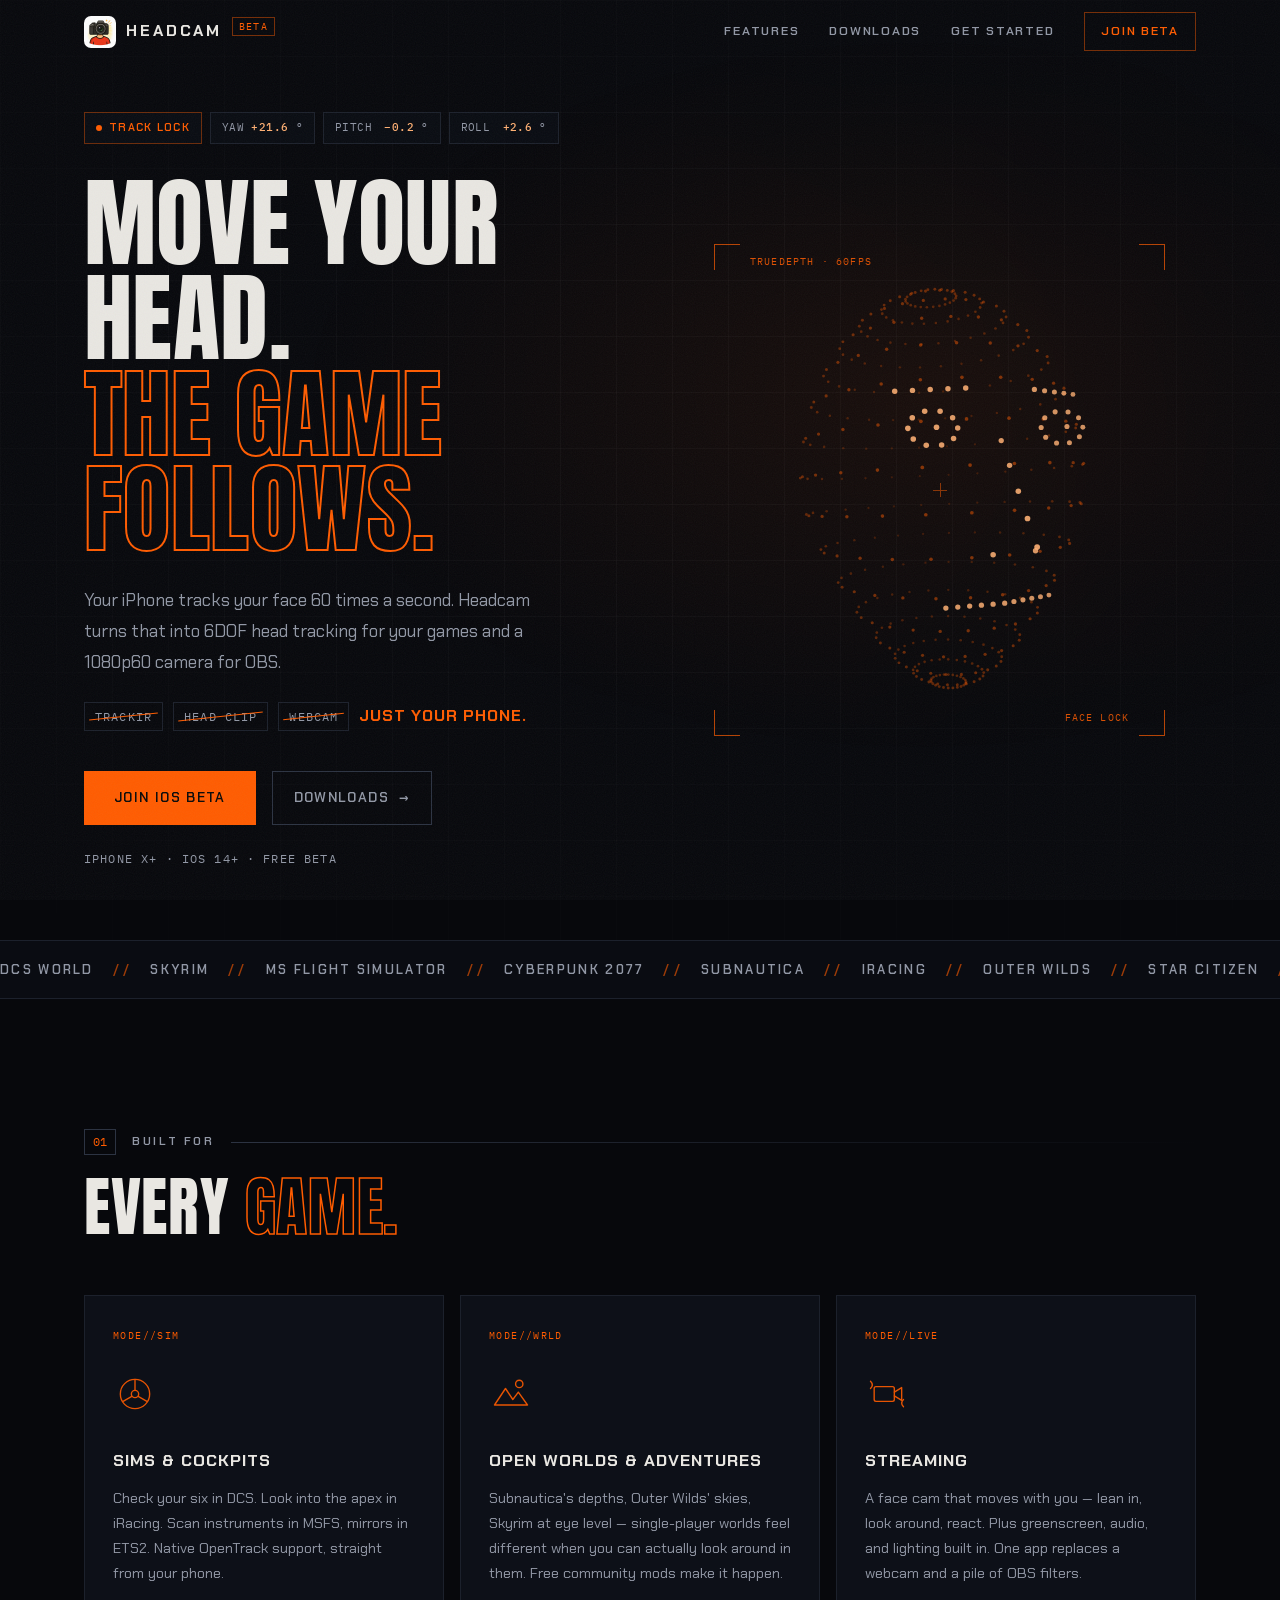
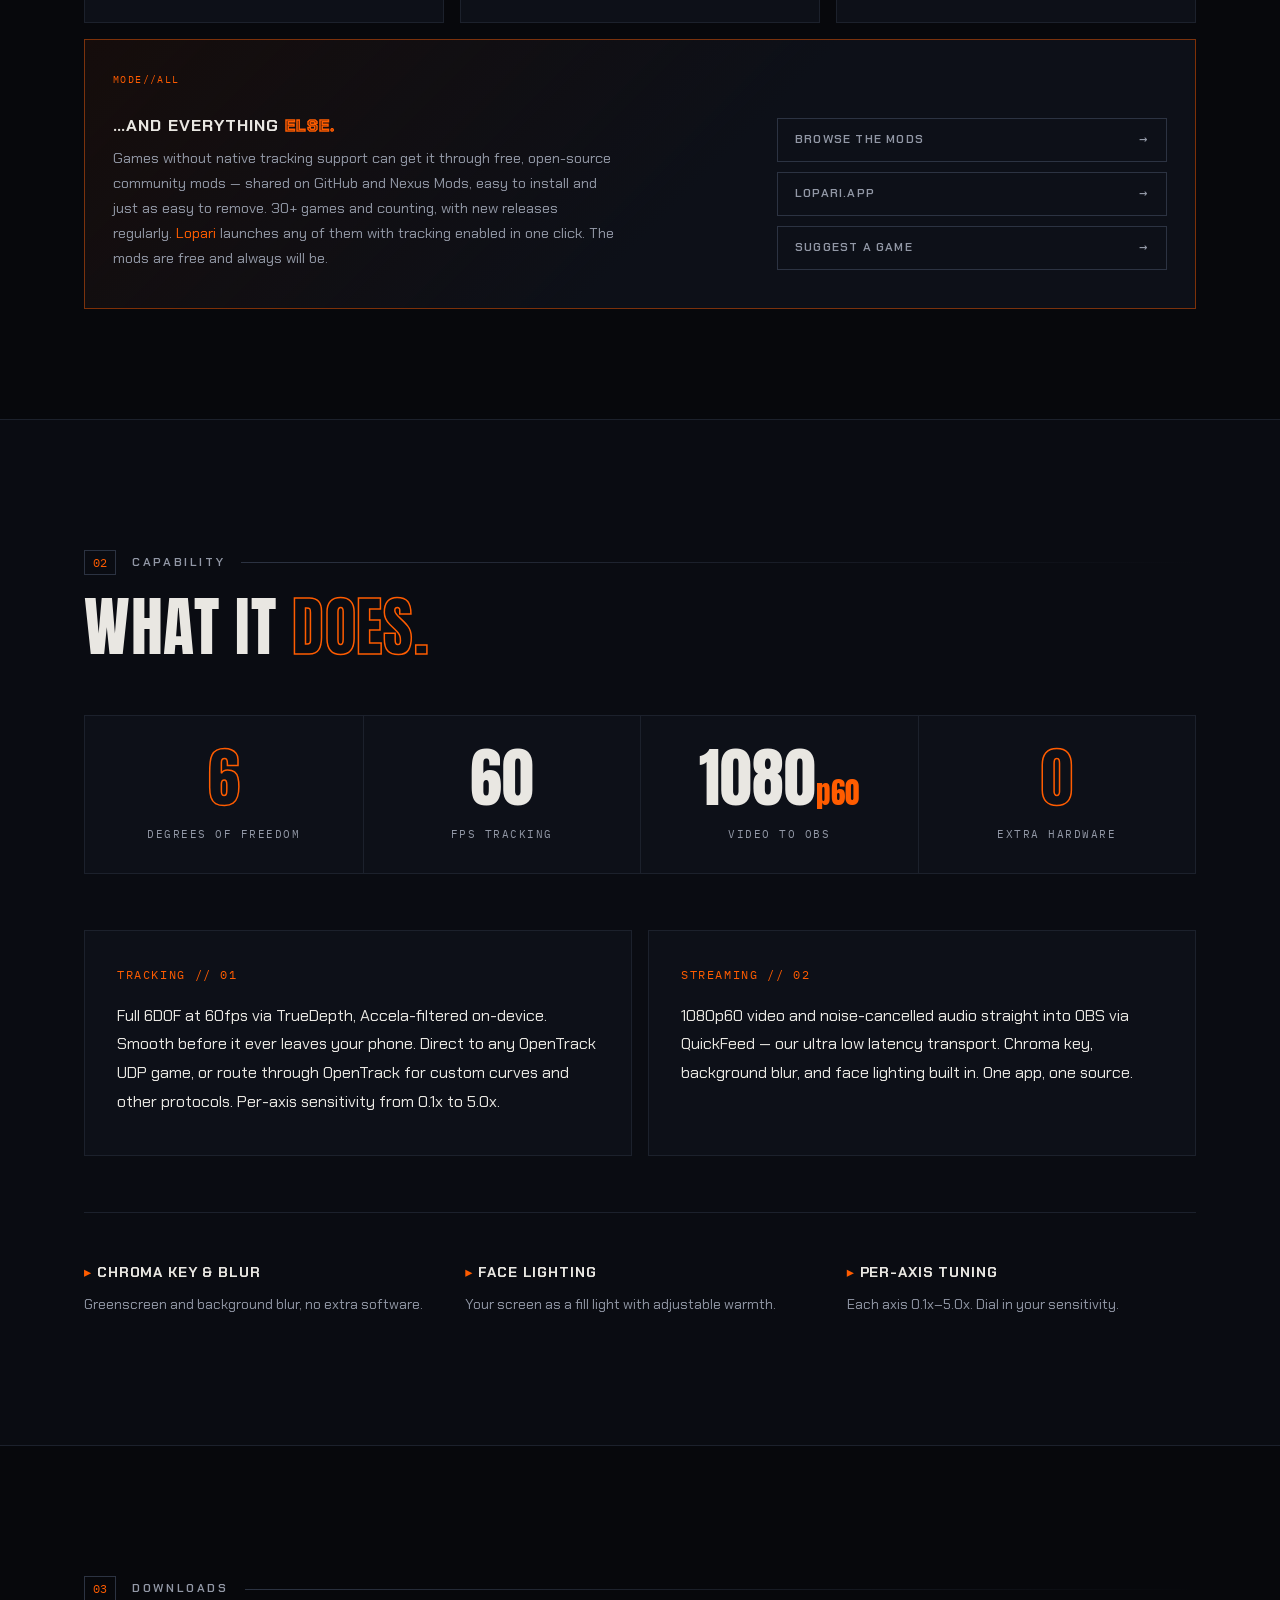
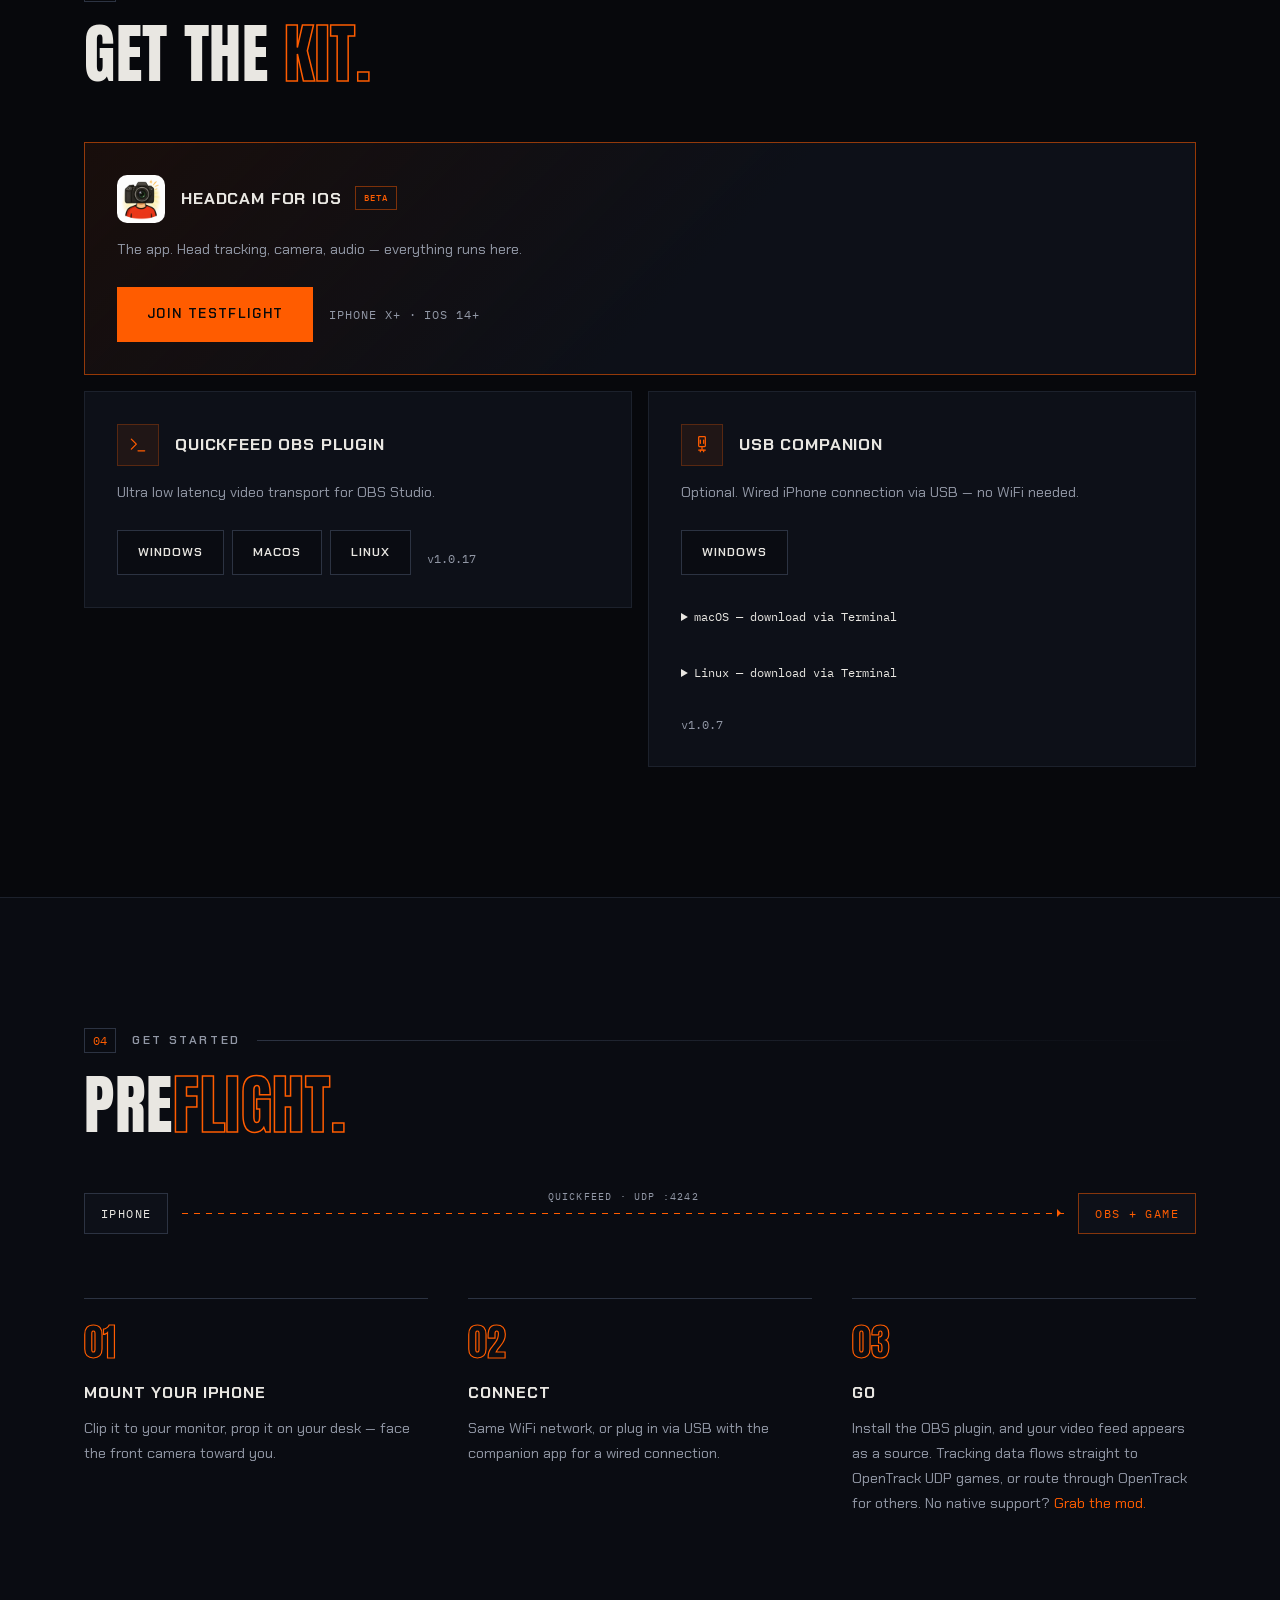
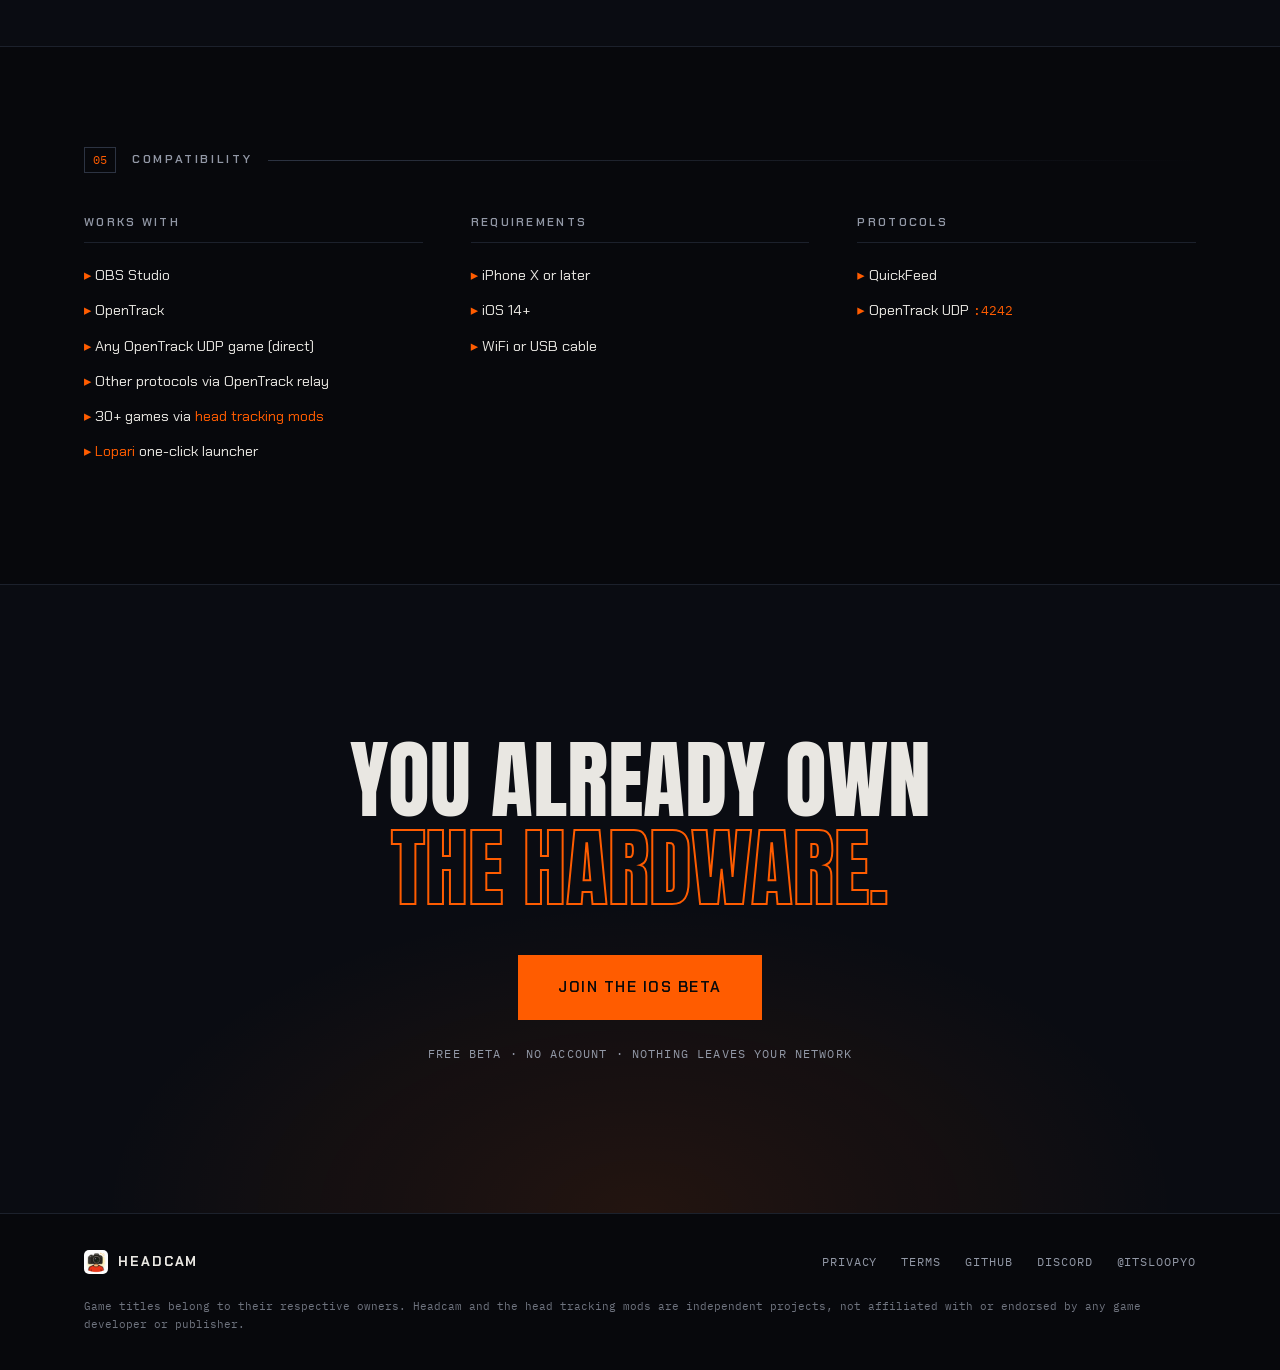
==== index.html @ 49f8335c "Redesign site with cockpit HUD theme and TrueDepth face visual Rework the landing page into a night-" ====
<!DOCTYPE html>
<html lang="en">
<head>
  <meta charset="UTF-8">
  <meta name="viewport" content="width=device-width, initial-scale=1.0">
  <title>Headcam — iPhone head tracking for games and streaming</title>
  <meta name="description" content="Move your head, the game follows. Headcam uses your iPhone's TrueDepth camera for 6DOF head tracking and 1080p60 streaming to OBS.">
  <meta name="theme-color" content="#07080c">
  <meta property="og:type" content="website">
  <meta property="og:site_name" content="Headcam">
  <meta property="og:url" content="https://headcam.app/">
  <meta property="og:title" content="Headcam — iPhone head tracking for games and streaming">
  <meta property="og:description" content="Move your head, the game follows. Headcam uses your iPhone's TrueDepth camera for 6DOF head tracking and 1080p60 streaming to OBS.">
  <meta property="og:image" content="https://headcam.app/assets/images/app-icon.png">
  <meta name="twitter:card" content="summary">
  <meta name="twitter:title" content="Headcam — iPhone head tracking for games and streaming">
  <meta name="twitter:description" content="Move your head, the game follows. Headcam uses your iPhone's TrueDepth camera for 6DOF head tracking and 1080p60 streaming to OBS.">
  <meta name="twitter:image" content="https://headcam.app/assets/images/app-icon.png">
  <link rel="icon" type="image/x-icon" href="favicon.ico">
  <link rel="icon" type="image/png" sizes="32x32" href="assets/images/favicon-32x32.png">
  <link rel="icon" type="image/png" sizes="16x16" href="assets/images/favicon-16x16.png">
  <link rel="apple-touch-icon" sizes="180x180" href="assets/images/apple-touch-icon.png">
  <link rel="preconnect" href="https://fonts.googleapis.com">
  <link rel="preconnect" href="https://fonts.gstatic.com" crossorigin>
  <link href="https://fonts.googleapis.com/css2?family=Anton&family=Chakra+Petch:wght@400;500;600;700&family=IBM+Plex+Mono:wght@400;500&display=swap" rel="stylesheet">
  <link rel="stylesheet" href="css/style.css">
  <script>document.documentElement.classList.add('js');</script>
  <script type="application/ld+json">
  {
    "@context": "https://schema.org",
    "@type": "SoftwareApplication",
    "name": "Headcam",
    "operatingSystem": "iOS",
    "applicationCategory": "UtilitiesApplication",
    "description": "Headcam uses your iPhone's TrueDepth camera for 6DOF head tracking and 1080p60 streaming to OBS.",
    "url": "https://headcam.app/",
    "offers": { "@type": "Offer", "price": "0", "priceCurrency": "USD" }
  }
  </script>
</head>
<body>

  <!-- Nav -->
  <nav class="nav" id="nav">
    <div class="nav-inner">
      <a href="#" class="nav-brand">
        <img src="assets/images/app-icon.png" alt="Headcam" class="nav-icon" width="32" height="32">
        <span class="nav-wordmark">Headcam</span>
        <span class="nav-beta">beta</span>
      </a>
      <button class="nav-toggle" id="nav-toggle" aria-label="Toggle navigation" aria-expanded="false">
        <span></span><span></span>
      </button>
      <div class="nav-links" id="nav-links">
        <a href="#features">Features</a>
        <a href="#downloads">Downloads</a>
        <a href="#setup">Get started</a>
        <a href="https://testflight.apple.com/join/P8mfMsU5" class="nav-cta">Join Beta</a>
      </div>
    </div>
  </nav>

  <!-- Hero -->
  <header class="hero" id="hero">
    <div class="hero-bg" aria-hidden="true"></div>
    <div class="container hero-grid">
      <div class="hero-copy">
        <div class="hud-chips" aria-hidden="true">
          <span class="chip chip--live"><i class="chip-dot"></i>Track&nbsp;lock</span>
          <span class="chip chip--mono">YAW <b id="ro-yaw">+00.0</b>°</span>
          <span class="chip chip--mono">PITCH <b id="ro-pitch">+00.0</b>°</span>
          <span class="chip chip--mono">ROLL <b id="ro-roll">+00.0</b>°</span>
        </div>
        <h1 class="hero-headline">
          <span class="hl-line">Move your head.</span>
          <span class="hl-line hl-line--accent">The game follows.</span>
        </h1>
        <p class="hero-sub">Your iPhone tracks your face 60 times a second. Headcam turns that into 6DOF head tracking for your games and a 1080p60 camera for OBS.</p>
        <p class="hero-pitch"><s>TrackIR</s><s>Head clip</s><s>Webcam</s><em>Just your phone.</em></p>
        <div class="hero-actions">
          <a href="https://testflight.apple.com/join/P8mfMsU5" class="btn btn-primary">Join iOS Beta</a>
          <a href="#downloads" class="btn btn-ghost">Downloads <span class="arrow">&rarr;</span></a>
        </div>
        <p class="hero-meta">iPhone X+ &middot; iOS 14+ &middot; Free beta</p>
      </div>
      <div class="hero-visual" id="hero-visual" aria-hidden="true">
        <canvas id="face-canvas"></canvas>
        <div class="reticle">
          <span class="ret-corner ret-tl"></span>
          <span class="ret-corner ret-tr"></span>
          <span class="ret-corner ret-bl"></span>
          <span class="ret-corner ret-br"></span>
          <span class="ret-cross"></span>
        </div>
        <span class="visual-tag visual-tag--tl">TRUEDEPTH &middot; 60FPS</span>
        <span class="visual-tag visual-tag--br" id="ro-pts">FACE LOCK</span>
        <button class="motion-chip" id="motion-btn" hidden>Enable motion</button>
      </div>
    </div>
  </header>

  <!-- Games marquee -->
  <div class="marquee" aria-label="Works with DCS World, Skyrim, Microsoft Flight Simulator, Cyberpunk 2077, Subnautica, iRacing, Outer Wilds, Star Citizen, Resident Evil Village, Euro Truck Simulator 2, Valheim, Firewatch, Dying Light 2, Return of the Obra Dinn, any OpenTrack UDP game, and 30+ games via mods">
    <div class="marquee-track" aria-hidden="true">
      <ul class="marquee-list">
        <li>DCS World</li><li>Skyrim</li><li>MS Flight Simulator</li><li>Cyberpunk 2077</li><li>Subnautica</li><li>iRacing</li><li>Outer Wilds</li><li>Star Citizen</li><li>Resident Evil Village</li><li>Euro Truck Simulator 2</li><li>Valheim</li><li>Firewatch</li><li>Dying Light 2</li><li>Obra Dinn</li><li class="mq-accent">+ new mods regularly</li>
      </ul>
      <ul class="marquee-list">
        <li>DCS World</li><li>Skyrim</li><li>MS Flight Simulator</li><li>Cyberpunk 2077</li><li>Subnautica</li><li>iRacing</li><li>Outer Wilds</li><li>Star Citizen</li><li>Resident Evil Village</li><li>Euro Truck Simulator 2</li><li>Valheim</li><li>Firewatch</li><li>Dying Light 2</li><li>Obra Dinn</li><li class="mq-accent">+ new mods regularly</li>
      </ul>
    </div>
  </div>

  <!-- Use Cases -->
  <section class="usecases">
    <div class="container">
      <div class="section-head reveal">
        <span class="sec-index">01</span>
        <span class="sec-label">Built for</span>
        <span class="sec-line"></span>
      </div>
      <h2 class="sec-display reveal">Every <em>game.</em></h2>
      <div class="usecases-grid">
        <div class="usecase panel reveal">
          <span class="panel-mode">MODE//SIM</span>
          <svg class="usecase-icon" viewBox="0 0 48 48" fill="none" stroke="currentColor" stroke-width="1.5" stroke-linecap="round" stroke-linejoin="round" aria-hidden="true">
            <circle cx="24" cy="24" r="16"/>
            <circle cx="24" cy="24" r="4"/>
            <path d="M24 8v12M11 32l9.5-5.5M37 32l-9.5-5.5"/>
          </svg>
          <h3>Sims &amp; cockpits</h3>
          <p>Check your six in DCS. Look into the apex in iRacing. Scan instruments in MSFS, mirrors in ETS2. Native OpenTrack support, straight from your phone.</p>
        </div>
        <div class="usecase panel reveal">
          <span class="panel-mode">MODE//WRLD</span>
          <svg class="usecase-icon" viewBox="0 0 48 48" fill="none" stroke="currentColor" stroke-width="1.5" stroke-linecap="round" stroke-linejoin="round" aria-hidden="true">
            <path d="M6 36l12-18 8 12 6-8 10 14H6z"/>
            <circle cx="33" cy="13" r="4"/>
          </svg>
          <h3>Open worlds &amp; adventures</h3>
          <p>Subnautica's depths, Outer Wilds' skies, Skyrim at eye level — single-player worlds feel different when you can actually look around in them. Free community mods make it happen.</p>
        </div>
        <div class="usecase panel reveal">
          <span class="panel-mode">MODE//LIVE</span>
          <svg class="usecase-icon" viewBox="0 0 48 48" fill="none" stroke="currentColor" stroke-width="1.5" stroke-linecap="round" stroke-linejoin="round" aria-hidden="true">
            <rect x="10" y="16" width="22" height="16" rx="2"/>
            <path d="M32 22l8-5v14l-8-5"/>
            <path d="M6 10c2.5 2.5 2.5 5.5 0 8M42 38c-2.5-2.5-2.5-5.5 0-8"/>
          </svg>
          <h3>Streaming</h3>
          <p>A face cam that moves with you — lean in, look around, react. Plus greenscreen, audio, and lighting built in. One app replaces a webcam and a pile of OBS filters.</p>
        </div>
        <div class="usecase usecase--wide panel reveal">
          <span class="panel-mode">MODE//ALL</span>
          <div class="usecase-wide-grid">
            <div>
              <h3 class="usecase-wide-title">&hellip;and everything <em>else.</em></h3>
              <p>Games without native tracking support can get it through free, open-source community mods — shared on GitHub and Nexus Mods, easy to install and just as easy to remove. 30+ games and counting, with new releases regularly. <a href="https://lopari.app" target="_blank" rel="noopener noreferrer">Lopari</a> launches any of them with tracking enabled in one click. The mods are free and always will be.</p>
            </div>
            <div class="usecase-wide-actions">
              <a href="https://github.com/itsloopyo" target="_blank" rel="noopener noreferrer" class="btn btn-ghost btn-sm">Browse the mods <span class="arrow">&rarr;</span></a>
              <a href="https://lopari.app" target="_blank" rel="noopener noreferrer" class="btn btn-ghost btn-sm">lopari.app <span class="arrow">&rarr;</span></a>
              <a href="https://discord.gg/Vb9JEgArV" target="_blank" rel="noopener noreferrer" class="btn btn-ghost btn-sm">Suggest a game <span class="arrow">&rarr;</span></a>
            </div>
          </div>
        </div>
      </div>
    </div>
  </section>

  <!-- Features -->
  <section class="features" id="features">
    <div class="container">
      <div class="section-head reveal">
        <span class="sec-index">02</span>
        <span class="sec-label">Capability</span>
        <span class="sec-line"></span>
      </div>
      <h2 class="sec-display reveal">What it <em>does.</em></h2>

      <div class="stat-band reveal">
        <div class="stat"><span class="stat-num">6</span><span class="stat-label">Degrees of freedom</span></div>
        <div class="stat"><span class="stat-num">60</span><span class="stat-label">FPS tracking</span></div>
        <div class="stat"><span class="stat-num">1080<i>p60</i></span><span class="stat-label">Video to OBS</span></div>
        <div class="stat"><span class="stat-num">0</span><span class="stat-label">Extra hardware</span></div>
      </div>

      <div class="primary-features">
        <div class="primary-feature panel reveal">
          <span class="primary-feature-label">Tracking&nbsp;//&nbsp;01</span>
          <p class="primary-feature-desc">Full 6DOF at 60fps via TrueDepth, Accela-filtered on-device. Smooth before it ever leaves your phone. Direct to any OpenTrack UDP game, or route through OpenTrack for custom curves and other protocols. Per-axis sensitivity from 0.1x to 5.0x.</p>
        </div>
        <div class="primary-feature panel reveal">
          <span class="primary-feature-label">Streaming&nbsp;//&nbsp;02</span>
          <p class="primary-feature-desc">1080p60 video and noise-cancelled audio straight into OBS via QuickFeed — our ultra low latency transport. Chroma key, background blur, and face lighting built in. One app, one source.</p>
        </div>
      </div>

      <div class="secondary-features reveal">
        <div class="secondary-feature">
          <h3>Chroma Key &amp; Blur</h3>
          <p>Greenscreen and background blur, no extra software.</p>
        </div>
        <div class="secondary-feature">
          <h3>Face Lighting</h3>
          <p>Your screen as a fill light with adjustable warmth.</p>
        </div>
        <div class="secondary-feature">
          <h3>Per-Axis Tuning</h3>
          <p>Each axis 0.1x&#8211;5.0x. Dial in your sensitivity.</p>
        </div>
      </div>
    </div>
  </section>

  <!-- Downloads -->
  <section class="downloads" id="downloads">
    <div class="container">
      <div class="section-head reveal">
        <span class="sec-index">03</span>
        <span class="sec-label">Downloads</span>
        <span class="sec-line"></span>
      </div>
      <h2 class="sec-display reveal">Get the <em>kit.</em></h2>
      <div class="download-grid">

        <div class="download-card download-card--hero panel reveal">
          <div class="download-card-top">
            <img src="assets/images/app-icon.png" alt="Headcam" class="download-app-icon" width="48" height="48">
            <h3>Headcam for iOS <span class="badge">Beta</span></h3>
          </div>
          <p class="download-card-desc">The app. Head tracking, camera, audio — everything runs here.</p>
          <div class="download-card-bottom">
            <a href="https://testflight.apple.com/join/P8mfMsU5" class="btn btn-primary">Join TestFlight</a>
            <span class="download-req">iPhone X+ &middot; iOS 14+</span>
          </div>
        </div>

        <div class="download-card panel reveal">
          <div class="download-card-top">
            <div class="download-card-icon">
              <svg width="20" height="20" viewBox="0 0 24 24" fill="none" stroke="currentColor" stroke-width="1.5" stroke-linecap="round" stroke-linejoin="round"><path d="M4 17l6-6-6-6"/><path d="M12 19h8"/></svg>
            </div>
            <h3>QuickFeed OBS Plugin</h3>
          </div>
          <p class="download-card-desc">Ultra low latency video transport for OBS Studio.</p>
          <div class="download-card-bottom">
            <div class="download-platforms" data-quickfeed-version="1.0.17">
              <a href="downloads/obs-plugin/quickfeed-windows.zip" class="platform-btn">Windows</a>
              <a href="downloads/obs-plugin/quickfeed-macos.zip" class="platform-btn">macOS</a>
              <a href="downloads/obs-plugin/quickfeed-linux.zip" class="platform-btn">Linux</a>
            </div>
            <p class="download-ver">v1.0.17</p>
          </div>
        </div>

        <div class="download-card panel reveal">
          <div class="download-card-top">
            <div class="download-card-icon">
              <svg width="20" height="20" viewBox="0 0 24 24" fill="none" stroke="currentColor" stroke-width="1.5" stroke-linecap="round" stroke-linejoin="round"><rect x="8" y="2" width="8" height="12" rx="1"/><path d="M10 6v4"/><path d="M14 6v4"/><path d="M12 14v4"/><path d="M8 18h8"/><path d="M10 18v2"/><path d="M14 18v2"/></svg>
            </div>
            <h3>USB Companion</h3>
          </div>
          <p class="download-card-desc">Optional. Wired iPhone connection via USB — no WiFi needed.</p>
          <div class="download-card-bottom">
            <div class="download-platforms" data-headcam-usb-version="1.0.7">
              <a href="downloads/headcam-usb/headcam-usb-windows.zip" class="platform-btn">Windows</a>
            </div>
            <details class="download-note">
              <summary>macOS — download via Terminal</summary>
<pre><code>curl -L https://headcam.app/downloads/headcam-usb/headcam-usb-macos.zip -o headcam-usb.zip
unzip headcam-usb.zip
chmod +x headcam-usb/headcam-usb
./headcam-usb/headcam-usb</code></pre>
            </details>
            <details class="download-note">
              <summary>Linux — download via Terminal</summary>
<pre><code>curl -L https://headcam.app/downloads/headcam-usb/headcam-usb-linux.zip -o headcam-usb.zip
unzip headcam-usb.zip
chmod +x headcam-usb/headcam-usb
./headcam-usb/headcam-usb</code></pre>
            </details>
            <p class="download-ver">v1.0.7</p><!-- usb-version -->
          </div>
        </div>

      </div>
    </div>
  </section>

  <!-- Setup -->
  <section class="setup" id="setup">
    <div class="container">
      <div class="section-head reveal">
        <span class="sec-index">04</span>
        <span class="sec-label">Get started</span>
        <span class="sec-line"></span>
      </div>
      <h2 class="sec-display reveal">Pre<em>flight.</em></h2>

      <div class="signal-path reveal" aria-hidden="true">
        <span class="sp-node">iPhone</span>
        <span class="sp-wire"><i class="sp-wire-label">QuickFeed &middot; UDP :4242</i></span>
        <span class="sp-node sp-node--accent">OBS + Game</span>
      </div>

      <div class="setup-steps">
        <div class="setup-step reveal">
          <span class="setup-num">01</span>
          <div class="setup-content">
            <h3>Mount your iPhone</h3>
            <p>Clip it to your monitor, prop it on your desk — face the front camera toward you.</p>
          </div>
        </div>
        <div class="setup-step reveal">
          <span class="setup-num">02</span>
          <div class="setup-content">
            <h3>Connect</h3>
            <p>Same WiFi network, or plug in via USB with the companion app for a wired connection.</p>
          </div>
        </div>
        <div class="setup-step reveal">
          <span class="setup-num">03</span>
          <div class="setup-content">
            <h3>Go</h3>
            <p>Install the OBS plugin, and your video feed appears as a source. Tracking data flows straight to OpenTrack UDP games, or route through OpenTrack for others. No native support? <a href="https://github.com/itsloopyo" target="_blank" rel="noopener noreferrer">Grab the mod.</a></p>
          </div>
        </div>
      </div>
    </div>
  </section>

  <!-- Compatibility -->
  <section class="compat">
    <div class="container">
      <div class="section-head reveal">
        <span class="sec-index">05</span>
        <span class="sec-label">Compatibility</span>
        <span class="sec-line"></span>
      </div>
      <div class="compat-grid">
        <div class="compat-group reveal">
          <h3>Works with</h3>
          <ul>
            <li>OBS Studio</li>
            <li>OpenTrack</li>
            <li>Any OpenTrack UDP game (direct)</li>
            <li>Other protocols via OpenTrack relay</li>
            <li>30+ games via <a href="https://github.com/itsloopyo" target="_blank" rel="noopener noreferrer">head tracking mods</a></li>
            <li><a href="https://lopari.app" target="_blank" rel="noopener noreferrer">Lopari</a> one-click launcher</li>
          </ul>
        </div>
        <div class="compat-group reveal">
          <h3>Requirements</h3>
          <ul>
            <li>iPhone X or later</li>
            <li>iOS 14+</li>
            <li>WiFi or USB cable</li>
          </ul>
        </div>
        <div class="compat-group reveal">
          <h3>Protocols</h3>
          <ul>
            <li>QuickFeed</li>
            <li>OpenTrack UDP <code>:4242</code></li>
          </ul>
        </div>
      </div>
    </div>
  </section>

  <!-- CTA -->
  <section class="cta">
    <div class="container cta-inner reveal">
      <h2 class="cta-headline">You already own <em>the hardware.</em></h2>
      <a href="https://testflight.apple.com/join/P8mfMsU5" class="btn btn-primary btn-lg">Join the iOS Beta</a>
      <p class="cta-meta">Free beta &middot; No account &middot; Nothing leaves your network</p>
    </div>
  </section>

  <!-- Footer -->
  <footer class="footer">
    <div class="container footer-inner">
      <div class="footer-brand">
        <img src="assets/images/app-icon.png" alt="" class="footer-icon" width="24" height="24">
        <span>Headcam</span>
      </div>
      <div class="footer-links">
        <a href="privacy.html" class="footer-link">Privacy</a>
        <a href="terms.html" class="footer-link">Terms</a>
        <a href="https://github.com/itsloopyo" target="_blank" rel="noopener noreferrer" class="footer-link">GitHub</a>
        <a href="https://discord.gg/Vb9JEgArV" target="_blank" rel="noopener noreferrer" class="footer-link">Discord</a>
        <a href="https://bsky.app/profile/itsloopyo.bsky.social" target="_blank" rel="noopener noreferrer" class="footer-link" aria-label="Bluesky">@itsloopyo</a>
      </div>
    </div>
    <div class="container">
      <p class="footer-note">Game titles belong to their respective owners. Headcam and the head tracking mods are independent projects, not affiliated with or endorsed by any game developer or publisher.</p>
    </div>
  </footer>

  <script src="js/main.js"></script>
</body>
</html>
---- css/style.css ----
/* ============================================
   Headcam.app — Night Cockpit HUD
   ============================================ */

*,
*::before,
*::after {
  margin: 0;
  padding: 0;
  box-sizing: border-box;
}

:root {
  --bg: #07080c;
  --bg2: #0a0c12;
  --panel: #0d1018;
  --line: #1c212c;
  --line2: #2c3342;
  --text: #e9e7e2;
  --muted: #9298a6;
  --accent: #ff5c00;
  --accent-soft: #ffb073;
  --glow: rgba(255, 92, 0, 0.35);
  --disp: 'Anton', 'Arial Narrow', sans-serif;
  --ui: 'Chakra Petch', system-ui, sans-serif;
  --mono: 'IBM Plex Mono', ui-monospace, monospace;
  --nav-h: 64px;
}

html {
  scroll-behavior: smooth;
  scroll-padding-top: var(--nav-h);
}

body {
  font-family: var(--ui);
  background: var(--bg);
  color: var(--text);
  line-height: 1.65;
  -webkit-font-smoothing: antialiased;
  -moz-osx-font-smoothing: grayscale;
  overflow-x: hidden;
}

/* Film grain over everything */
body::after {
  content: '';
  position: fixed;
  inset: 0;
  z-index: 9999;
  pointer-events: none;
  opacity: 0.05;
  background-image: url("data:image/svg+xml,%3Csvg xmlns='http://www.w3.org/2000/svg' width='160' height='160'%3E%3Cfilter id='n'%3E%3CfeTurbulence type='fractalNoise' baseFrequency='0.9' numOctaves='2'/%3E%3C/filter%3E%3Crect width='160' height='160' filter='url(%23n)'/%3E%3C/svg%3E");
}

img {
  display: block;
  max-width: 100%;
  height: auto;
}

a {
  color: inherit;
  text-decoration: none;
}

ul {
  list-style: none;
}

::selection {
  background: var(--accent);
  color: var(--bg);
}

:focus-visible {
  outline: 2px solid var(--accent);
  outline-offset: 3px;
}

/* --- Layout --- */
.container {
  width: 100%;
  max-width: 1160px;
  margin: 0 auto;
  padding: 0 24px;
}

/* --- Section headers --- */
.section-head {
  display: flex;
  align-items: center;
  gap: 16px;
  margin-bottom: 20px;
}

.sec-index {
  font-family: var(--mono);
  font-size: 0.75rem;
  color: var(--accent);
  border: 1px solid var(--line2);
  padding: 2px 8px;
}

.sec-label,
.section-label {
  display: block;
  font-family: var(--ui);
  font-size: 0.75rem;
  font-weight: 600;
  text-transform: uppercase;
  letter-spacing: 0.22em;
  color: var(--muted);
}

.sec-line {
  flex: 1;
  height: 1px;
  background: linear-gradient(90deg, var(--line2), transparent);
}

.sec-display {
  font-family: var(--disp);
  font-weight: 400;
  font-size: clamp(2.4rem, 5.5vw, 4rem);
  line-height: 1;
  text-transform: uppercase;
  letter-spacing: 0.01em;
  margin-bottom: 56px;
}

.sec-display em {
  font-style: normal;
  color: transparent;
  -webkit-text-stroke: 1.5px var(--accent);
}

/* --- Panels (notched cards) --- */
.panel {
  position: relative;
  background: var(--panel);
  border: 1px solid var(--line);
  transition: border-color 0.25s ease, transform 0.25s ease, background 0.25s ease;
}

.panel:hover {
  border-color: var(--line2);
  transform: translateY(-3px);
}

/* --- Buttons --- */
.btn {
  display: inline-flex;
  align-items: center;
  gap: 10px;
  font-family: var(--ui);
  font-size: 0.85rem;
  font-weight: 600;
  text-transform: uppercase;
  letter-spacing: 0.1em;
  border: none;
  cursor: pointer;
  transition: background 0.2s ease, color 0.2s ease, box-shadow 0.2s ease;
}

.btn-primary {
  padding: 16px 30px;
  color: #0a0a0a;
  background: var(--accent);
}

.btn-primary:hover {
  background: var(--accent-soft);
  box-shadow: 0 0 32px var(--glow);
}

.btn-ghost {
  padding: 16px 22px;
  color: var(--muted);
  background: transparent;
  box-shadow: inset 0 0 0 1px var(--line2);
}

.btn-ghost:hover {
  color: var(--accent);
  box-shadow: inset 0 0 0 1px var(--accent);
}

.btn-ghost .arrow {
  display: inline-block;
  transition: transform 0.2s ease;
}

.btn-ghost:hover .arrow {
  transform: translateX(4px);
}

.btn-lg {
  padding: 20px 40px;
  font-size: 0.95rem;
}

/* --- Scroll Reveal --- */
.js .reveal {
  opacity: 0;
  transform: translateY(22px);
  transition: opacity 0.6s ease, transform 0.6s cubic-bezier(0.2, 0.7, 0.2, 1);
}

.js .reveal.visible {
  opacity: 1;
  transform: translateY(0);
}

/* ============================================
   Navigation
   ============================================ */
.nav {
  position: fixed;
  top: 0;
  left: 0;
  right: 0;
  z-index: 1000;
  height: var(--nav-h);
  border-bottom: 1px solid transparent;
  transition: background 0.25s ease, border-color 0.25s ease, backdrop-filter 0.25s ease;
}

.nav.scrolled {
  background: rgba(7, 8, 12, 0.82);
  -webkit-backdrop-filter: blur(12px);
  backdrop-filter: blur(12px);
  border-bottom-color: var(--line);
}

.nav-inner {
  max-width: 1160px;
  margin: 0 auto;
  padding: 0 24px;
  height: 100%;
  display: flex;
  align-items: center;
  justify-content: space-between;
}

.nav-brand {
  display: flex;
  align-items: center;
  gap: 10px;
}

.nav-icon {
  border-radius: 7px;
}

.nav-wordmark {
  font-family: var(--ui);
  font-size: 1rem;
  font-weight: 700;
  text-transform: uppercase;
  letter-spacing: 0.18em;
}

.nav-beta {
  font-family: var(--mono);
  font-size: 0.6rem;
  text-transform: uppercase;
  letter-spacing: 0.12em;
  color: var(--accent);
  border: 1px solid rgba(255, 92, 0, 0.45);
  padding: 1px 6px;
  margin-top: -10px;
}

.nav-toggle {
  display: none;
  background: none;
  border: none;
  cursor: pointer;
  padding: 8px;
  width: 36px;
  height: 36px;
  position: relative;
  align-items: center;
  justify-content: center;
}

.nav-toggle span {
  display: block;
  width: 20px;
  height: 2px;
  background: var(--text);
  position: absolute;
  left: 8px;
  transition: transform 0.25s ease, top 0.25s ease;
}

.nav-toggle span:first-child {
  top: 13px;
}

.nav-toggle span:last-child {
  top: 21px;
}

.nav-toggle[aria-expanded="true"] span:first-child {
  top: 17px;
  transform: rotate(45deg);
}

.nav-toggle[aria-expanded="true"] span:last-child {
  top: 17px;
  transform: rotate(-45deg);
}

.nav-links {
  display: flex;
  align-items: center;
  gap: 30px;
}

.nav-links a {
  font-size: 0.78rem;
  font-weight: 600;
  text-transform: uppercase;
  letter-spacing: 0.14em;
  color: var(--muted);
  transition: color 0.2s ease;
}

.nav-links a:hover {
  color: var(--text);
}

.nav-cta {
  color: var(--accent) !important;
  border: 1px solid rgba(255, 92, 0, 0.45);
  padding: 8px 16px;
  transition: background 0.2s ease;
}

.nav-cta:hover {
  background: rgba(255, 92, 0, 0.12);
}

/* ============================================
   Hero
   ============================================ */
.hero {
  position: relative;
  min-height: max(620px, 94vh);
  display: flex;
  align-items: center;
  padding: calc(var(--nav-h) + 48px) 0 72px;
  overflow: hidden;
}

.hero-bg {
  position: absolute;
  inset: 0;
  pointer-events: none;
  background-image:
    radial-gradient(ellipse 70% 55% at 72% 42%, rgba(255, 92, 0, 0.07), transparent 70%),
    linear-gradient(rgba(255, 255, 255, 0.025) 1px, transparent 1px),
    linear-gradient(90deg, rgba(255, 255, 255, 0.025) 1px, transparent 1px);
  background-size: auto, 56px 56px, 56px 56px;
  -webkit-mask-image: radial-gradient(ellipse 90% 80% at 50% 45%, #000 30%, transparent 100%);
  mask-image: radial-gradient(ellipse 90% 80% at 50% 45%, #000 30%, transparent 100%);
}

.hero-grid {
  position: relative;
  display: grid;
  grid-template-columns: 1.05fr 0.95fr;
  align-items: center;
  gap: 32px;
}

/* HUD readout chips */
.hud-chips {
  display: flex;
  flex-wrap: wrap;
  gap: 8px;
  margin-bottom: 32px;
  animation: rise 0.7s cubic-bezier(0.2, 0.7, 0.2, 1) both;
}

.chip {
  display: inline-flex;
  align-items: center;
  gap: 7px;
  font-size: 0.68rem;
  font-weight: 600;
  text-transform: uppercase;
  letter-spacing: 0.12em;
  color: var(--muted);
  border: 1px solid var(--line);
  background: rgba(13, 16, 24, 0.6);
  padding: 6px 11px;
}

.chip--mono {
  font-family: var(--mono);
  font-weight: 400;
  letter-spacing: 0.04em;
}

.chip--mono b {
  font-weight: 500;
  color: var(--accent-soft);
  min-width: 5ch;
  display: inline-block;
  text-align: right;
}

.chip--live {
  color: var(--accent);
  border-color: rgba(255, 92, 0, 0.4);
}

.chip-dot {
  width: 6px;
  height: 6px;
  background: var(--accent);
  border-radius: 50%;
  animation: blink 1.6s ease-in-out infinite;
}

@keyframes blink {
  0%, 100% { opacity: 1; box-shadow: 0 0 8px var(--glow); }
  50% { opacity: 0.25; box-shadow: none; }
}

.hero-headline {
  font-family: var(--disp);
  font-weight: 400;
  font-size: clamp(3.1rem, 7.6vw, 6.2rem);
  line-height: 0.98;
  text-transform: uppercase;
  letter-spacing: 0.005em;
  margin-bottom: 28px;
}

.hl-line {
  display: block;
  animation: rise 0.7s cubic-bezier(0.2, 0.7, 0.2, 1) 0.08s both;
}

.hl-line--accent {
  color: transparent;
  -webkit-text-stroke: 2px var(--accent);
  animation-delay: 0.18s;
}

@keyframes rise {
  from {
    opacity: 0;
    transform: translateY(28px);
  }
  to {
    opacity: 1;
    transform: translateY(0);
  }
}

.hero-sub {
  font-size: clamp(1rem, 1.6vw, 1.1rem);
  color: var(--muted);
  max-width: 470px;
  line-height: 1.75;
  margin-bottom: 24px;
  animation: rise 0.7s ease 0.3s both;
}

.hero-pitch {
  display: flex;
  flex-wrap: wrap;
  align-items: center;
  gap: 10px;
  margin-bottom: 40px;
  animation: rise 0.7s ease 0.4s both;
}

.hero-pitch s {
  font-family: var(--mono);
  font-size: 0.72rem;
  text-transform: uppercase;
  letter-spacing: 0.1em;
  color: var(--muted);
  border: 1px solid var(--line);
  padding: 4px 10px;
  text-decoration: none;
  position: relative;
}

.hero-pitch s::after {
  content: '';
  position: absolute;
  left: 4px;
  right: 4px;
  top: 50%;
  height: 1px;
  background: var(--accent);
  transform: rotate(-6deg);
}

.hero-pitch em {
  font-style: normal;
  font-weight: 700;
  font-size: 1rem;
  text-transform: uppercase;
  letter-spacing: 0.06em;
  color: var(--accent);
}

.hero-actions {
  display: flex;
  align-items: center;
  gap: 16px;
  flex-wrap: wrap;
  animation: rise 0.7s ease 0.5s both;
}

.hero-meta {
  font-family: var(--mono);
  font-size: 0.72rem;
  text-transform: uppercase;
  letter-spacing: 0.1em;
  color: var(--muted);
  margin-top: 24px;
  animation: rise 0.7s ease 0.6s both;
}

/* --- Face point-cloud visual --- */
.hero-visual {
  position: relative;
  height: clamp(380px, 46vw, 560px);
  animation: fadein 1.2s ease 0.4s both;
}

@keyframes fadein {
  from { opacity: 0; }
  to { opacity: 1; }
}

#face-canvas {
  position: absolute;
  inset: 0;
  width: 100%;
  height: 100%;
}

.reticle {
  position: absolute;
  inset: 6%;
  pointer-events: none;
}

.ret-corner {
  position: absolute;
  width: 26px;
  height: 26px;
  border: 0 solid var(--accent);
  opacity: 0.7;
  animation: ret-pulse 3s ease-in-out infinite;
}

.ret-tl { top: 0; left: 0; border-top-width: 1.5px; border-left-width: 1.5px; }
.ret-tr { top: 0; right: 0; border-top-width: 1.5px; border-right-width: 1.5px; }
.ret-bl { bottom: 0; left: 0; border-bottom-width: 1.5px; border-left-width: 1.5px; }
.ret-br { bottom: 0; right: 0; border-bottom-width: 1.5px; border-right-width: 1.5px; }

@keyframes ret-pulse {
  0%, 100% { opacity: 0.7; }
  50% { opacity: 0.3; }
}

.ret-cross {
  position: absolute;
  top: 50%;
  left: 50%;
  width: 14px;
  height: 14px;
  transform: translate(-50%, -50%);
  opacity: 0.5;
}

.ret-cross::before,
.ret-cross::after {
  content: '';
  position: absolute;
  background: var(--accent);
}

.ret-cross::before {
  left: 50%;
  top: 0;
  bottom: 0;
  width: 1px;
}

.ret-cross::after {
  top: 50%;
  left: 0;
  right: 0;
  height: 1px;
}

.visual-tag {
  position: absolute;
  font-family: var(--mono);
  font-size: 0.62rem;
  text-transform: uppercase;
  letter-spacing: 0.12em;
  color: var(--accent);
  opacity: 0.85;
}

.visual-tag--tl {
  top: calc(6% + 10px);
  left: calc(6% + 36px);
}

.visual-tag--br {
  bottom: calc(6% + 10px);
  right: calc(6% + 36px);
}

.motion-chip {
  position: absolute;
  bottom: calc(6% + 4px);
  left: 50%;
  transform: translateX(-50%);
  font-family: var(--mono);
  font-size: 0.68rem;
  text-transform: uppercase;
  letter-spacing: 0.12em;
  color: var(--accent);
  background: rgba(13, 16, 24, 0.85);
  border: 1px solid rgba(255, 92, 0, 0.5);
  padding: 8px 14px;
  cursor: pointer;
}

.motion-chip:hover {
  background: rgba(255, 92, 0, 0.15);
}

/* ============================================
   Games marquee
   ============================================ */
.marquee {
  border-top: 1px solid var(--line);
  border-bottom: 1px solid var(--line);
  background: var(--bg2);
  overflow: hidden;
  padding: 18px 0;
}

.marquee-track {
  display: flex;
  width: max-content;
  animation: marquee 36s linear infinite;
}

.marquee:hover .marquee-track {
  animation-play-state: paused;
}

@keyframes marquee {
  to { transform: translateX(-50%); }
}

.marquee-list {
  display: flex;
  align-items: center;
  flex-shrink: 0;
}

.marquee-list li {
  font-family: var(--ui);
  font-size: 0.8rem;
  font-weight: 600;
  text-transform: uppercase;
  letter-spacing: 0.18em;
  color: var(--muted);
  white-space: nowrap;
  padding-right: 18px;
}

.marquee-list li::after {
  content: '//';
  font-family: var(--mono);
  color: var(--accent);
  opacity: 0.6;
  margin-left: 18px;
}

.mq-accent {
  color: var(--accent) !important;
}

/* ============================================
   Use Cases
   ============================================ */
.usecases {
  padding: 130px 0 110px;
}

.usecases-grid {
  display: grid;
  grid-template-columns: repeat(3, 1fr);
  gap: 16px;
}

.usecase {
  padding: 32px 28px 36px;
}

.usecase:hover {
  border-color: rgba(255, 92, 0, 0.45);
}

.panel-mode {
  display: block;
  font-family: var(--mono);
  font-size: 0.62rem;
  text-transform: uppercase;
  letter-spacing: 0.14em;
  color: var(--accent);
  margin-bottom: 28px;
}

.usecase-icon {
  width: 44px;
  height: 44px;
  color: var(--accent);
  margin-bottom: 22px;
  opacity: 0.9;
}

.usecase h3 {
  font-family: var(--ui);
  font-size: 1.05rem;
  font-weight: 700;
  text-transform: uppercase;
  letter-spacing: 0.06em;
  margin-bottom: 12px;
}

.usecase p {
  font-size: 0.92rem;
  color: var(--muted);
  line-height: 1.7;
}

.usecase--wide {
  grid-column: 1 / -1;
  border-color: rgba(255, 92, 0, 0.45);
  background: linear-gradient(135deg, rgba(255, 92, 0, 0.06), var(--panel) 55%);
}

.usecase--wide:hover {
  border-color: var(--accent);
  box-shadow: 0 0 48px rgba(255, 92, 0, 0.1);
}

.usecase-wide-grid {
  display: grid;
  grid-template-columns: 1.6fr 1fr;
  gap: 40px;
  align-items: center;
}

.usecase-wide-title {
  font-family: var(--disp);
  font-weight: 400;
  font-size: clamp(1.7rem, 3.4vw, 2.6rem);
  line-height: 1.05;
  text-transform: uppercase;
  letter-spacing: 0.01em;
  margin-bottom: 16px;
}

.usecase-wide-title em {
  font-style: normal;
  color: transparent;
  -webkit-text-stroke: 1.5px var(--accent);
}

.usecase--wide p {
  max-width: 56ch;
}

.usecase--wide p a {
  color: var(--accent);
}

.usecase--wide p a:hover {
  text-decoration: underline;
}

.usecase-wide-actions {
  display: flex;
  flex-direction: column;
  align-items: stretch;
  gap: 10px;
}

.btn-sm {
  padding: 12px 18px;
  font-size: 0.75rem;
  justify-content: space-between;
}

/* ============================================
   Features
   ============================================ */
.features {
  padding: 130px 0;
  background: var(--bg2);
  border-top: 1px solid var(--line);
  border-bottom: 1px solid var(--line);
}

.stat-band {
  display: grid;
  grid-template-columns: repeat(4, 1fr);
  border: 1px solid var(--line);
  background: var(--panel);
  margin-bottom: 56px;
}

.stat {
  padding: 30px 24px 26px;
  text-align: center;
  position: relative;
}

.stat + .stat {
  border-left: 1px solid var(--line);
}

.stat-num {
  display: block;
  font-family: var(--disp);
  font-size: clamp(2.6rem, 5vw, 4rem);
  line-height: 1;
  color: var(--text);
  margin-bottom: 10px;
}

.stat-num i {
  font-style: normal;
  font-size: 0.45em;
  color: var(--accent);
}

.stat:first-child .stat-num,
.stat:last-child .stat-num {
  color: transparent;
  -webkit-text-stroke: 1.5px var(--accent);
}

.stat-label {
  font-family: var(--mono);
  font-size: 0.66rem;
  text-transform: uppercase;
  letter-spacing: 0.14em;
  color: var(--muted);
}

.primary-features {
  display: grid;
  grid-template-columns: 1fr 1fr;
  gap: 16px;
  margin-bottom: 56px;
}

.primary-feature {
  padding: 34px 32px 38px;
}

.primary-feature:hover {
  border-color: rgba(255, 92, 0, 0.45);
}

.primary-feature-label {
  display: block;
  font-family: var(--mono);
  font-size: 0.72rem;
  text-transform: uppercase;
  letter-spacing: 0.14em;
  color: var(--accent);
  margin-bottom: 18px;
}

.primary-feature-desc {
  font-size: 1rem;
  line-height: 1.8;
  color: var(--text);
}

.secondary-features {
  display: grid;
  grid-template-columns: repeat(3, 1fr);
  gap: 32px;
  padding-top: 48px;
  border-top: 1px solid var(--line);
}

.secondary-feature h3 {
  font-family: var(--ui);
  font-size: 0.9rem;
  font-weight: 700;
  text-transform: uppercase;
  letter-spacing: 0.06em;
  margin-bottom: 8px;
}

.secondary-feature h3::before {
  content: '▸ ';
  color: var(--accent);
}

.secondary-feature p {
  font-size: 0.88rem;
  color: var(--muted);
  line-height: 1.6;
}

/* ============================================
   Downloads
   ============================================ */
.downloads {
  padding: 130px 0;
}

.download-grid {
  display: grid;
  grid-template-columns: 1fr 1fr;
  gap: 16px;
  align-items: start;
}

.download-card {
  padding: 32px;
  display: flex;
  flex-direction: column;
}

.download-card--hero {
  grid-column: 1 / -1;
  border-color: rgba(255, 92, 0, 0.55);
  background: linear-gradient(135deg, rgba(255, 92, 0, 0.07), var(--panel) 55%);
}

.download-card--hero:hover {
  border-color: var(--accent);
  box-shadow: 0 0 48px rgba(255, 92, 0, 0.12);
}

.download-card-top {
  display: flex;
  align-items: center;
  gap: 16px;
  margin-bottom: 14px;
}

.download-card-top h3 {
  font-family: var(--ui);
  font-size: 1.05rem;
  font-weight: 700;
  text-transform: uppercase;
  letter-spacing: 0.05em;
}

.download-app-icon {
  border-radius: 10px;
}

.download-card-icon {
  width: 42px;
  height: 42px;
  display: flex;
  align-items: center;
  justify-content: center;
  background: rgba(255, 92, 0, 0.08);
  border: 1px solid rgba(255, 92, 0, 0.25);
  color: var(--accent);
  flex-shrink: 0;
}

.badge {
  display: inline-block;
  vertical-align: middle;
  font-family: var(--mono);
  font-size: 0.58rem;
  font-weight: 500;
  text-transform: uppercase;
  letter-spacing: 0.1em;
  padding: 3px 8px;
  border: 1px solid rgba(255, 92, 0, 0.45);
  color: var(--accent);
  margin-left: 8px;
  position: relative;
  top: -2px;
}

.download-card-desc {
  font-size: 0.92rem;
  color: var(--muted);
  line-height: 1.65;
  flex: 1;
  margin-bottom: 26px;
}

.download-card-bottom {
  display: flex;
  align-items: center;
  gap: 16px;
  flex-wrap: wrap;
}

.download-req {
  font-family: var(--mono);
  font-size: 0.72rem;
  text-transform: uppercase;
  letter-spacing: 0.08em;
  color: var(--muted);
}

.download-platforms {
  display: flex;
  gap: 8px;
}

.platform-btn {
  padding: 11px 20px;
  font-family: var(--ui);
  font-size: 0.78rem;
  font-weight: 600;
  text-transform: uppercase;
  letter-spacing: 0.08em;
  color: var(--text);
  background: var(--bg2);
  border: 1px solid var(--line2);
  transition: border-color 0.2s ease, color 0.2s ease;
  text-align: center;
}

.platform-btn:hover {
  border-color: var(--accent);
  color: var(--accent);
}

.download-ver {
  font-family: var(--mono);
  font-size: 0.72rem;
  color: var(--muted);
  margin-top: 12px;
}

.download-note {
  width: 100%;
  margin-top: 12px;
  font-size: 0.85rem;
  color: var(--muted);
}

.download-note summary {
  cursor: pointer;
  font-family: var(--mono);
  font-size: 0.76rem;
  color: var(--text);
  padding: 4px 0;
}

.download-note summary:hover {
  color: var(--accent);
}

.download-note pre {
  background: var(--bg);
  border: 1px solid var(--line);
  border-left: 2px solid var(--accent);
  padding: 14px;
  overflow-x: auto;
  font-size: 0.74rem;
  line-height: 1.6;
  margin-top: 8px;
}

.download-note code {
  font-family: var(--mono);
  color: var(--text);
}

/* ============================================
   Setup
   ============================================ */
.setup {
  padding: 130px 0;
  background: var(--bg2);
  border-top: 1px solid var(--line);
  border-bottom: 1px solid var(--line);
}

.signal-path {
  display: flex;
  align-items: center;
  gap: 14px;
  margin-bottom: 64px;
}

.sp-node {
  font-family: var(--mono);
  font-size: 0.72rem;
  text-transform: uppercase;
  letter-spacing: 0.12em;
  color: var(--text);
  border: 1px solid var(--line2);
  background: var(--panel);
  padding: 10px 16px;
  white-space: nowrap;
}

.sp-node--accent {
  color: var(--accent);
  border-color: rgba(255, 92, 0, 0.5);
}

.sp-wire {
  flex: 1;
  position: relative;
  height: 1px;
  background-image: linear-gradient(90deg, var(--accent) 50%, transparent 50%);
  background-size: 12px 1px;
  animation: wire-flow 0.8s linear infinite;
}

@keyframes wire-flow {
  to { background-position: 12px 0; }
}

.sp-wire::after {
  content: '';
  position: absolute;
  right: -1px;
  top: -4px;
  border: 4.5px solid transparent;
  border-left-color: var(--accent);
}

.sp-wire-label {
  position: absolute;
  top: -24px;
  left: 50%;
  transform: translateX(-50%);
  font-family: var(--mono);
  font-style: normal;
  font-size: 0.62rem;
  text-transform: uppercase;
  letter-spacing: 0.12em;
  color: var(--muted);
  white-space: nowrap;
}

.setup-steps {
  display: grid;
  grid-template-columns: repeat(3, 1fr);
  gap: 40px;
}

.setup-step {
  border-top: 1px solid var(--line2);
  padding-top: 24px;
  transition: border-color 0.3s ease;
}

.setup-step:hover {
  border-top-color: var(--accent);
}

.setup-num {
  display: block;
  font-family: var(--disp);
  font-size: 2.4rem;
  line-height: 1;
  color: transparent;
  -webkit-text-stroke: 1.2px var(--accent);
  margin-bottom: 18px;
}

.setup-content h3 {
  font-family: var(--ui);
  font-size: 1rem;
  font-weight: 700;
  text-transform: uppercase;
  letter-spacing: 0.06em;
  margin-bottom: 10px;
}

.setup-content p {
  font-size: 0.92rem;
  color: var(--muted);
  line-height: 1.7;
}

/* ============================================
   Compatibility
   ============================================ */
.compat {
  padding: 100px 0 120px;
}

.compat-grid {
  display: grid;
  grid-template-columns: repeat(3, 1fr);
  gap: 48px;
  margin-top: 40px;
}

.compat-group h3 {
  font-family: var(--ui);
  font-size: 0.72rem;
  font-weight: 600;
  text-transform: uppercase;
  letter-spacing: 0.2em;
  color: var(--muted);
  margin-bottom: 20px;
  padding-bottom: 10px;
  border-bottom: 1px solid var(--line);
}

.compat-group ul {
  display: flex;
  flex-direction: column;
  gap: 11px;
}

.compat-group li {
  font-size: 0.92rem;
  color: var(--text);
}

.compat-group li::before {
  content: '▸ ';
  color: var(--accent);
}

.compat-group code {
  font-family: var(--mono);
  font-size: 0.85em;
  color: var(--accent);
}

.compat-group a,
.setup-content a {
  color: var(--accent);
}

.compat-group a:hover,
.setup-content a:hover {
  text-decoration: underline;
}

/* ============================================
   CTA
   ============================================ */
.cta {
  padding: 150px 0;
  background:
    radial-gradient(ellipse 60% 70% at 50% 100%, rgba(255, 92, 0, 0.1), transparent 70%),
    var(--bg2);
  border-top: 1px solid var(--line);
  text-align: center;
}

.cta-headline {
  font-family: var(--disp);
  font-weight: 400;
  font-size: clamp(2.6rem, 7vw, 5.4rem);
  line-height: 1.02;
  text-transform: uppercase;
  margin-bottom: 44px;
}

.cta-headline em {
  font-style: normal;
  display: block;
  color: transparent;
  -webkit-text-stroke: 2px var(--accent);
}

.cta-meta {
  font-family: var(--mono);
  font-size: 0.72rem;
  text-transform: uppercase;
  letter-spacing: 0.1em;
  color: var(--muted);
  margin-top: 24px;
}

/* ============================================
   Legal pages
   ============================================ */
.legal {
  padding: calc(var(--nav-h) + 80px) 0 100px;
}

.legal .container {
  max-width: 760px;
}

.legal .section-label {
  color: var(--accent);
  margin-bottom: 16px;
}

.legal-headline {
  font-family: var(--disp);
  font-weight: 400;
  font-size: clamp(2.2rem, 4.5vw, 3.2rem);
  text-transform: uppercase;
  line-height: 1.05;
  margin-bottom: 10px;
}

.legal-updated {
  font-family: var(--mono);
  color: var(--muted);
  font-size: 0.78rem;
  margin-bottom: 48px;
}

.legal h2 {
  font-family: var(--ui);
  font-size: 1.05rem;
  font-weight: 700;
  text-transform: uppercase;
  letter-spacing: 0.05em;
  margin: 44px 0 12px;
}

.legal h2::before {
  content: '// ';
  color: var(--accent);
}

.legal p,
.legal li {
  color: var(--text);
  font-size: 0.98rem;
  line-height: 1.75;
}

.legal p + p {
  margin-top: 12px;
}

.legal ul {
  list-style: none;
  margin: 10px 0;
}

.legal ul li {
  margin: 6px 0;
  padding-left: 18px;
  position: relative;
}

.legal ul li::before {
  content: '▸';
  position: absolute;
  left: 0;
  color: var(--accent);
}

.legal a {
  color: var(--accent);
}

.legal a:hover {
  text-decoration: underline;
}

/* ============================================
   Footer
   ============================================ */
.footer {
  padding: 36px 0;
  border-top: 1px solid var(--line);
}

.footer-inner {
  display: flex;
  align-items: center;
  justify-content: space-between;
}

.footer-brand {
  display: flex;
  align-items: center;
  gap: 10px;
  font-weight: 700;
  font-size: 0.85rem;
  text-transform: uppercase;
  letter-spacing: 0.14em;
}

.footer-icon {
  border-radius: 5px;
}

.footer-links {
  display: flex;
  gap: 24px;
  align-items: center;
}

.footer-link {
  font-family: var(--mono);
  font-size: 0.74rem;
  text-transform: uppercase;
  letter-spacing: 0.08em;
  color: var(--muted);
  transition: color 0.2s ease;
}

.footer-link:hover {
  color: var(--accent);
}

.footer-note {
  font-family: var(--mono);
  font-size: 0.66rem;
  line-height: 1.7;
  color: var(--muted);
  opacity: 0.75;
  margin-top: 24px;
}

/* ============================================
   Responsive
   ============================================ */
@media (max-width: 960px) {
  .hero-grid {
    grid-template-columns: 1fr;
    gap: 8px;
  }

  .hero {
    min-height: auto;
    padding-bottom: 40px;
  }

  .hero-visual {
    height: clamp(320px, 60vw, 420px);
    max-width: 480px;
    margin: 0 auto;
    width: 100%;
  }

  .stat-band {
    grid-template-columns: 1fr 1fr;
  }

  .stat:nth-child(3) {
    border-left: none;
  }

  .stat:nth-child(n+3) {
    border-top: 1px solid var(--line);
  }
}

@media (max-width: 768px) {
  .usecases,
  .features,
  .downloads,
  .setup {
    padding: 90px 0;
  }

  .sec-display {
    margin-bottom: 40px;
  }

  .usecases-grid,
  .primary-features,
  .secondary-features,
  .download-grid,
  .setup-steps,
  .compat-grid,
  .usecase-wide-grid {
    grid-template-columns: 1fr;
  }

  .usecase-wide-grid {
    gap: 24px;
  }

  .secondary-features {
    gap: 28px;
  }

  .compat {
    padding: 70px 0 90px;
  }

  .compat-grid {
    gap: 36px;
  }

  .signal-path {
    margin-bottom: 48px;
  }

  .sp-wire-label {
    display: none;
  }

  .cta {
    padding: 110px 0;
  }
}

/* Mobile nav */
@media (max-width: 640px) {
  .nav-toggle {
    display: flex;
  }

  .nav-links {
    position: fixed;
    top: var(--nav-h);
    left: 0;
    right: 0;
    flex-direction: column;
    align-items: stretch;
    gap: 0;
    background: rgba(7, 8, 12, 0.97);
    border-bottom: 1px solid var(--line);
    max-height: 0;
    overflow: hidden;
    transition: max-height 0.3s ease;
  }

  .nav-links.open {
    max-height: 260px;
  }

  .nav-links a {
    display: block;
    padding: 16px 24px;
    border-top: 1px solid var(--line);
    font-size: 0.85rem;
  }

  .nav-cta {
    border: none;
    padding: 16px 24px;
  }
}

@media (max-width: 480px) {
  .hero-actions {
    flex-direction: column;
    align-items: stretch;
  }

  .hero-actions .btn {
    justify-content: center;
  }

  .download-platforms {
    flex-direction: column;
    width: 100%;
  }

  .stat-band {
    grid-template-columns: 1fr 1fr;
  }

  .footer-inner {
    flex-direction: column;
    gap: 16px;
    text-align: center;
  }
}

/* ============================================
   Reduced motion
   ============================================ */
@media (prefers-reduced-motion: reduce) {
  html {
    scroll-behavior: auto;
  }

  *,
  *::before,
  *::after {
    animation-duration: 0.01ms !important;
    animation-iteration-count: 1 !important;
    transition-duration: 0.01ms !important;
  }

  .marquee-track {
    animation: none;
    flex-wrap: wrap;
  }

  .js .reveal {
    opacity: 1;
    transform: none;
  }
}
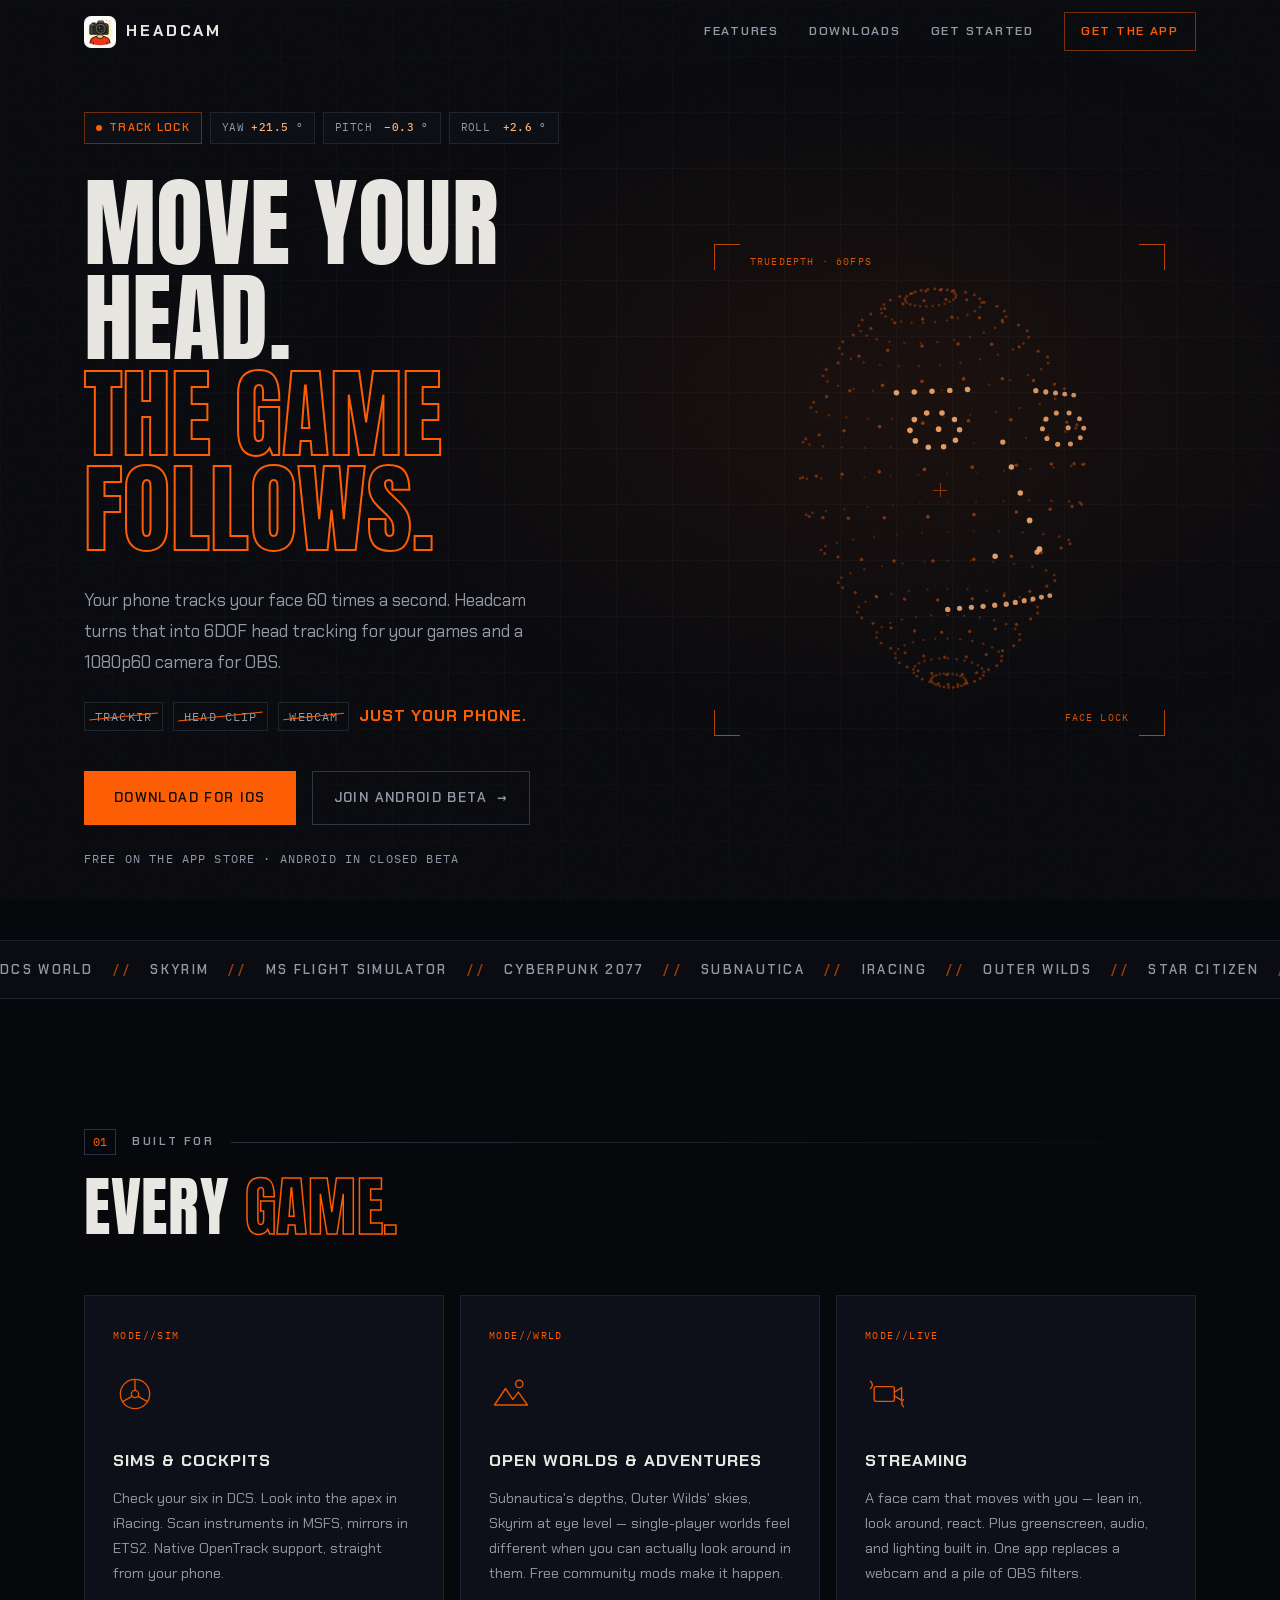
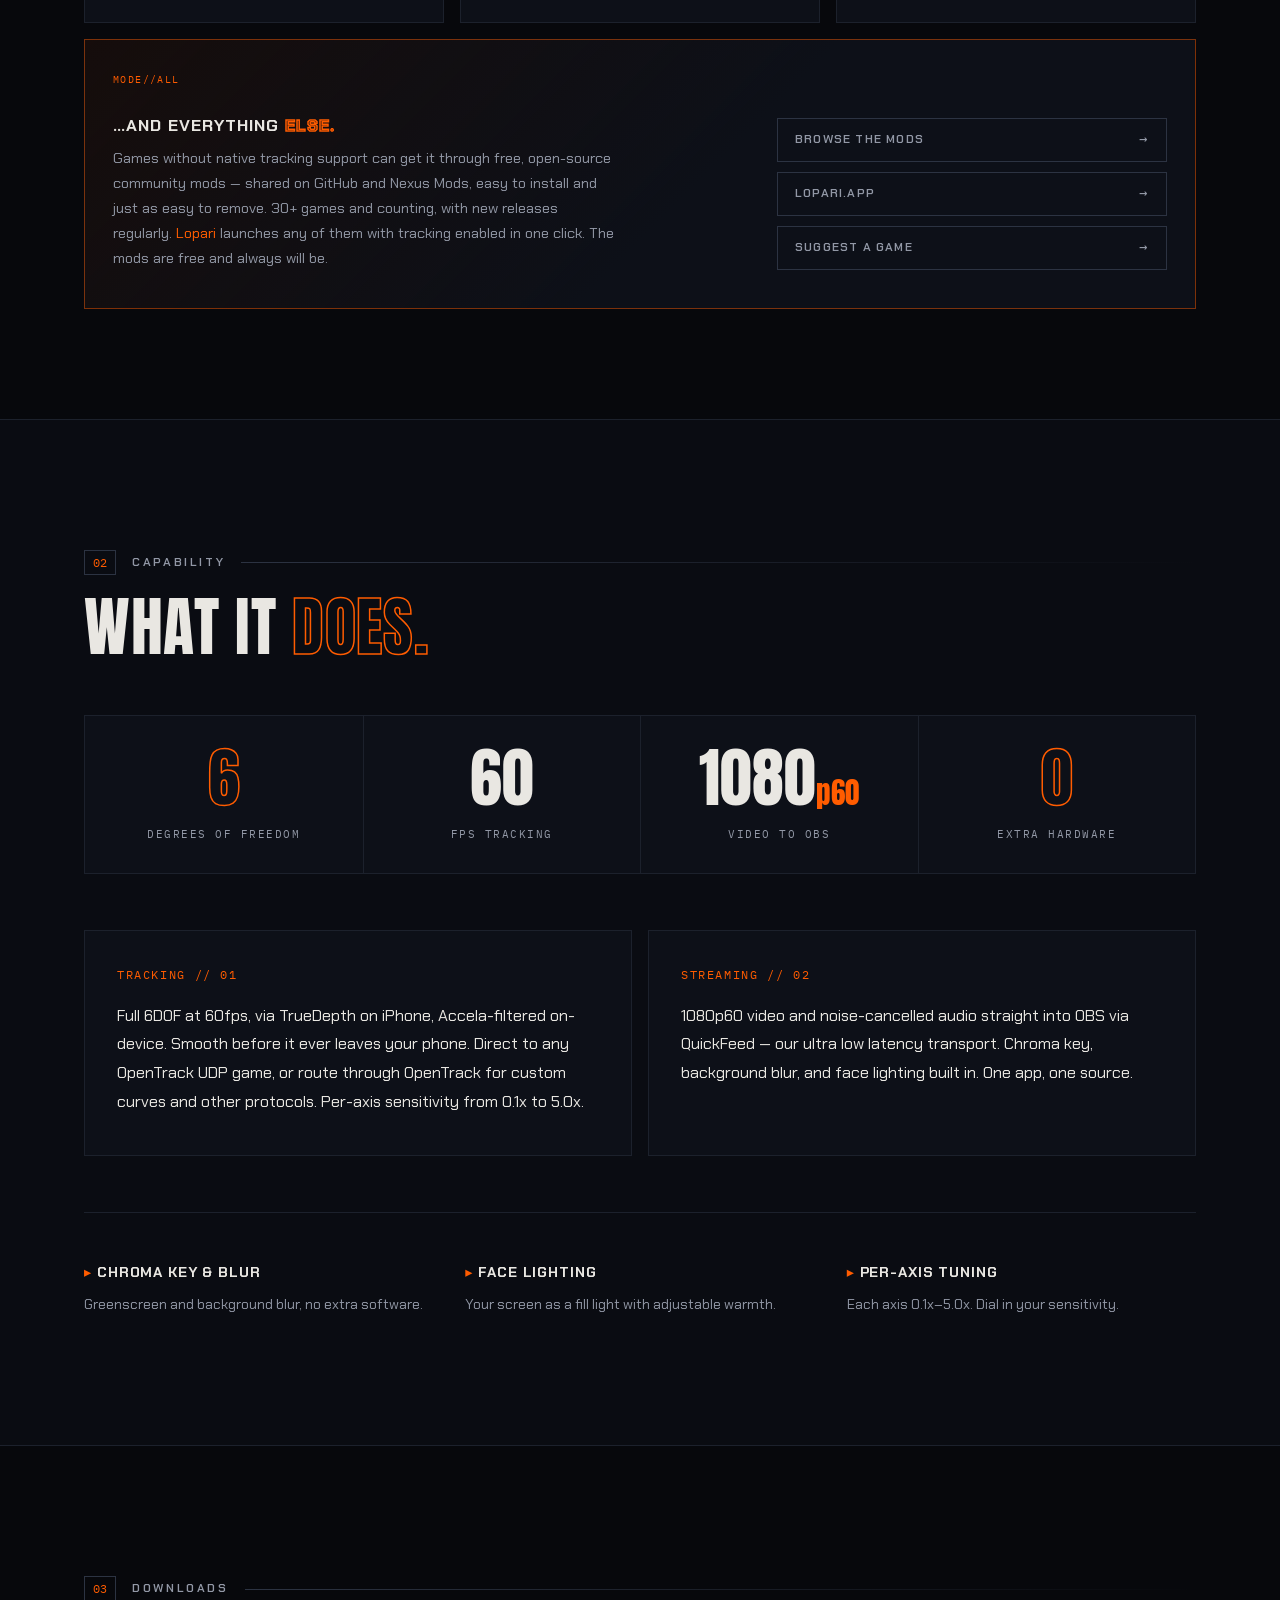
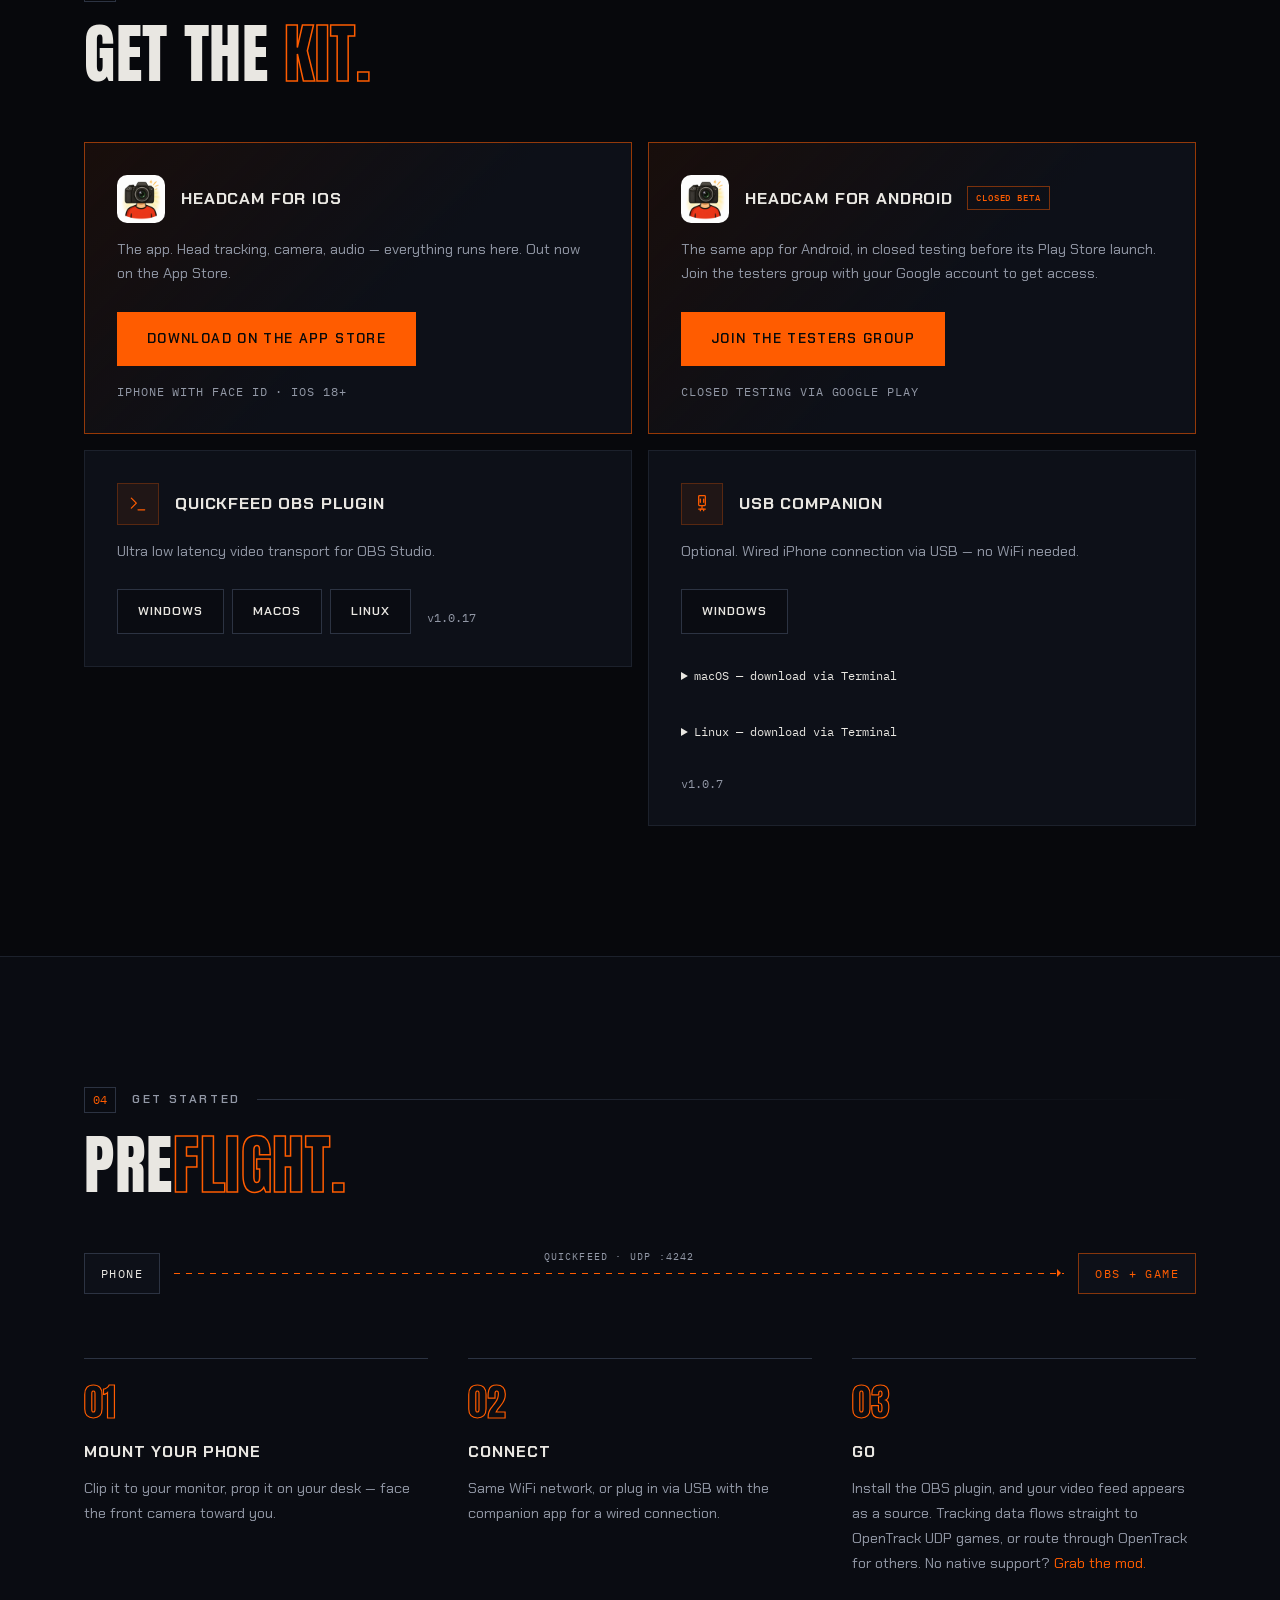
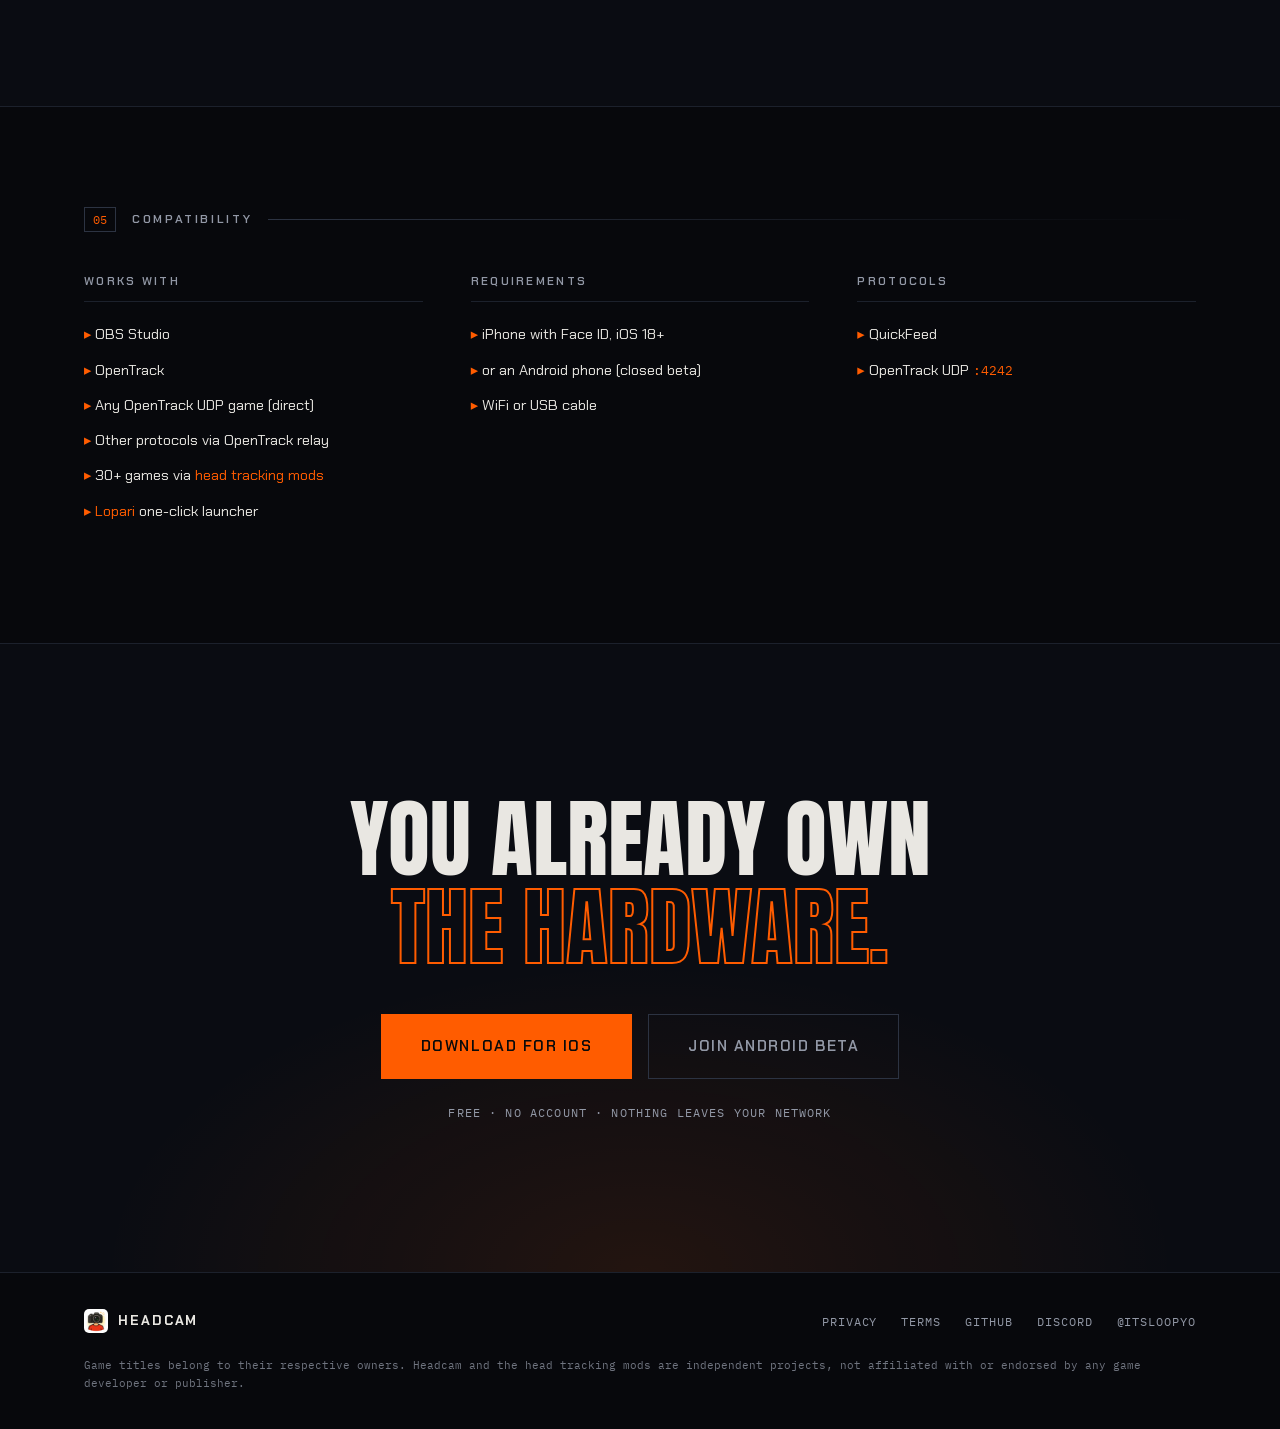
==== commit c32ba783: "Update site for App Store launch and Android closed beta" ====
--- a/index.html
+++ b/index.html
@@ -3,18 +3,18 @@
 <head>
   <meta charset="UTF-8">
   <meta name="viewport" content="width=device-width, initial-scale=1.0">
-  <title>Headcam — iPhone head tracking for games and streaming</title>
-  <meta name="description" content="Move your head, the game follows. Headcam uses your iPhone's TrueDepth camera for 6DOF head tracking and 1080p60 streaming to OBS.">
+  <title>Headcam — iPhone &amp; Android head tracking for games and streaming</title>
+  <meta name="description" content="Move your head, the game follows. Headcam turns your phone into a 6DOF head tracker for games and a 1080p60 camera for OBS. Free on the App Store, Android beta open.">
   <meta name="theme-color" content="#07080c">
   <meta property="og:type" content="website">
   <meta property="og:site_name" content="Headcam">
   <meta property="og:url" content="https://headcam.app/">
-  <meta property="og:title" content="Headcam — iPhone head tracking for games and streaming">
-  <meta property="og:description" content="Move your head, the game follows. Headcam uses your iPhone's TrueDepth camera for 6DOF head tracking and 1080p60 streaming to OBS.">
+  <meta property="og:title" content="Headcam — iPhone &amp; Android head tracking for games and streaming">
+  <meta property="og:description" content="Move your head, the game follows. Headcam turns your phone into a 6DOF head tracker for games and a 1080p60 camera for OBS. Free on the App Store, Android beta open.">
   <meta property="og:image" content="https://headcam.app/assets/images/app-icon.png">
   <meta name="twitter:card" content="summary">
-  <meta name="twitter:title" content="Headcam — iPhone head tracking for games and streaming">
-  <meta name="twitter:description" content="Move your head, the game follows. Headcam uses your iPhone's TrueDepth camera for 6DOF head tracking and 1080p60 streaming to OBS.">
+  <meta name="twitter:title" content="Headcam — iPhone &amp; Android head tracking for games and streaming">
+  <meta name="twitter:description" content="Move your head, the game follows. Headcam turns your phone into a 6DOF head tracker for games and a 1080p60 camera for OBS. Free on the App Store, Android beta open.">
   <meta name="twitter:image" content="https://headcam.app/assets/images/app-icon.png">
   <link rel="icon" type="image/x-icon" href="favicon.ico">
   <link rel="icon" type="image/png" sizes="32x32" href="assets/images/favicon-32x32.png">
@@ -30,10 +30,11 @@
     "@context": "https://schema.org",
     "@type": "SoftwareApplication",
     "name": "Headcam",
-    "operatingSystem": "iOS",
+    "operatingSystem": "iOS, Android",
     "applicationCategory": "UtilitiesApplication",
-    "description": "Headcam uses your iPhone's TrueDepth camera for 6DOF head tracking and 1080p60 streaming to OBS.",
+    "description": "Headcam turns your phone into a 6DOF head tracker for games and a 1080p60 camera for OBS.",
     "url": "https://headcam.app/",
+    "installUrl": "https://apps.apple.com/us/app/headcam/id6759300260",
     "offers": { "@type": "Offer", "price": "0", "priceCurrency": "USD" }
   }
   </script>
@@ -46,7 +47,6 @@
       <a href="#" class="nav-brand">
         <img src="assets/images/app-icon.png" alt="Headcam" class="nav-icon" width="32" height="32">
         <span class="nav-wordmark">Headcam</span>
-        <span class="nav-beta">beta</span>
       </a>
       <button class="nav-toggle" id="nav-toggle" aria-label="Toggle navigation" aria-expanded="false">
         <span></span><span></span>
@@ -55,7 +55,7 @@
         <a href="#features">Features</a>
         <a href="#downloads">Downloads</a>
         <a href="#setup">Get started</a>
-        <a href="https://testflight.apple.com/join/P8mfMsU5" class="nav-cta">Join Beta</a>
+        <a href="#downloads" class="nav-cta">Get the app</a>
       </div>
     </div>
   </nav>
@@ -75,13 +75,13 @@
           <span class="hl-line">Move your head.</span>
           <span class="hl-line hl-line--accent">The game follows.</span>
         </h1>
-        <p class="hero-sub">Your iPhone tracks your face 60 times a second. Headcam turns that into 6DOF head tracking for your games and a 1080p60 camera for OBS.</p>
+        <p class="hero-sub">Your phone tracks your face 60 times a second. Headcam turns that into 6DOF head tracking for your games and a 1080p60 camera for OBS.</p>
         <p class="hero-pitch"><s>TrackIR</s><s>Head clip</s><s>Webcam</s><em>Just your phone.</em></p>
         <div class="hero-actions">
-          <a href="https://testflight.apple.com/join/P8mfMsU5" class="btn btn-primary">Join iOS Beta</a>
-          <a href="#downloads" class="btn btn-ghost">Downloads <span class="arrow">&rarr;</span></a>
-        </div>
-        <p class="hero-meta">iPhone X+ &middot; iOS 14+ &middot; Free beta</p>
+          <a href="https://apps.apple.com/us/app/headcam/id6759300260" class="btn btn-primary">Download for iOS</a>
+          <a href="https://groups.google.com/g/headcam-testers" class="btn btn-ghost">Join Android Beta <span class="arrow">&rarr;</span></a>
+        </div>
+        <p class="hero-meta">Free on the App Store &middot; Android in closed beta</p>
       </div>
       <div class="hero-visual" id="hero-visual" aria-hidden="true">
         <canvas id="face-canvas"></canvas>
@@ -188,7 +188,7 @@
       <div class="primary-features">
         <div class="primary-feature panel reveal">
           <span class="primary-feature-label">Tracking&nbsp;//&nbsp;01</span>
-          <p class="primary-feature-desc">Full 6DOF at 60fps via TrueDepth, Accela-filtered on-device. Smooth before it ever leaves your phone. Direct to any OpenTrack UDP game, or route through OpenTrack for custom curves and other protocols. Per-axis sensitivity from 0.1x to 5.0x.</p>
+          <p class="primary-feature-desc">Full 6DOF at 60fps, via TrueDepth on iPhone, Accela-filtered on-device. Smooth before it ever leaves your phone. Direct to any OpenTrack UDP game, or route through OpenTrack for custom curves and other protocols. Per-axis sensitivity from 0.1x to 5.0x.</p>
         </div>
         <div class="primary-feature panel reveal">
           <span class="primary-feature-label">Streaming&nbsp;//&nbsp;02</span>
@@ -227,12 +227,24 @@
         <div class="download-card download-card--hero panel reveal">
           <div class="download-card-top">
             <img src="assets/images/app-icon.png" alt="Headcam" class="download-app-icon" width="48" height="48">
-            <h3>Headcam for iOS <span class="badge">Beta</span></h3>
-          </div>
-          <p class="download-card-desc">The app. Head tracking, camera, audio — everything runs here.</p>
+            <h3>Headcam for iOS</h3>
+          </div>
+          <p class="download-card-desc">The app. Head tracking, camera, audio — everything runs here. Out now on the App Store.</p>
           <div class="download-card-bottom">
-            <a href="https://testflight.apple.com/join/P8mfMsU5" class="btn btn-primary">Join TestFlight</a>
-            <span class="download-req">iPhone X+ &middot; iOS 14+</span>
+            <a href="https://apps.apple.com/us/app/headcam/id6759300260" class="btn btn-primary">Download on the App Store</a>
+            <span class="download-req">iPhone with Face ID &middot; iOS 18+</span>
+          </div>
+        </div>
+
+        <div class="download-card download-card--hero panel reveal">
+          <div class="download-card-top">
+            <img src="assets/images/app-icon.png" alt="Headcam" class="download-app-icon" width="48" height="48">
+            <h3>Headcam for Android <span class="badge">Closed beta</span></h3>
+          </div>
+          <p class="download-card-desc">The same app for Android, in closed testing before its Play Store launch. Join the testers group with your Google account to get access.</p>
+          <div class="download-card-bottom">
+            <a href="https://groups.google.com/g/headcam-testers" class="btn btn-primary">Join the Testers Group</a>
+            <span class="download-req">Closed testing via Google Play</span>
           </div>
         </div>
 
@@ -299,7 +311,7 @@
       <h2 class="sec-display reveal">Pre<em>flight.</em></h2>
 
       <div class="signal-path reveal" aria-hidden="true">
-        <span class="sp-node">iPhone</span>
+        <span class="sp-node">Phone</span>
         <span class="sp-wire"><i class="sp-wire-label">QuickFeed &middot; UDP :4242</i></span>
         <span class="sp-node sp-node--accent">OBS + Game</span>
       </div>
@@ -308,7 +320,7 @@
         <div class="setup-step reveal">
           <span class="setup-num">01</span>
           <div class="setup-content">
-            <h3>Mount your iPhone</h3>
+            <h3>Mount your phone</h3>
             <p>Clip it to your monitor, prop it on your desk — face the front camera toward you.</p>
           </div>
         </div>
@@ -353,8 +365,8 @@
         <div class="compat-group reveal">
           <h3>Requirements</h3>
           <ul>
-            <li>iPhone X or later</li>
-            <li>iOS 14+</li>
+            <li>iPhone with Face ID, iOS 18+</li>
+            <li>or an Android phone (closed beta)</li>
             <li>WiFi or USB cable</li>
           </ul>
         </div>
@@ -373,8 +385,11 @@
   <section class="cta">
     <div class="container cta-inner reveal">
       <h2 class="cta-headline">You already own <em>the hardware.</em></h2>
-      <a href="https://testflight.apple.com/join/P8mfMsU5" class="btn btn-primary btn-lg">Join the iOS Beta</a>
-      <p class="cta-meta">Free beta &middot; No account &middot; Nothing leaves your network</p>
+      <div class="cta-actions">
+        <a href="https://apps.apple.com/us/app/headcam/id6759300260" class="btn btn-primary btn-lg">Download for iOS</a>
+        <a href="https://groups.google.com/g/headcam-testers" class="btn btn-ghost btn-lg">Join Android Beta</a>
+      </div>
+      <p class="cta-meta">Free &middot; No account &middot; Nothing leaves your network</p>
     </div>
   </section>
 
--- a/css/style.css
+++ b/css/style.css
@@ -261,17 +261,6 @@
   letter-spacing: 0.18em;
 }
 
-.nav-beta {
-  font-family: var(--mono);
-  font-size: 0.6rem;
-  text-transform: uppercase;
-  letter-spacing: 0.12em;
-  color: var(--accent);
-  border: 1px solid rgba(255, 92, 0, 0.45);
-  padding: 1px 6px;
-  margin-top: -10px;
-}
-
 .nav-toggle {
   display: none;
   background: none;
@@ -950,7 +939,6 @@
 }
 
 .download-card--hero {
-  grid-column: 1 / -1;
   border-color: rgba(255, 92, 0, 0.55);
   background: linear-gradient(135deg, rgba(255, 92, 0, 0.07), var(--panel) 55%);
 }
@@ -1291,6 +1279,14 @@
   display: block;
   color: transparent;
   -webkit-text-stroke: 2px var(--accent);
+}
+
+.cta-actions {
+  display: flex;
+  justify-content: center;
+  align-items: center;
+  gap: 16px;
+  flex-wrap: wrap;
 }
 
 .cta-meta {
@@ -1565,12 +1561,14 @@
 }
 
 @media (max-width: 480px) {
-  .hero-actions {
+  .hero-actions,
+  .cta-actions {
     flex-direction: column;
     align-items: stretch;
   }
 
-  .hero-actions .btn {
+  .hero-actions .btn,
+  .cta-actions .btn {
     justify-content: center;
   }
 
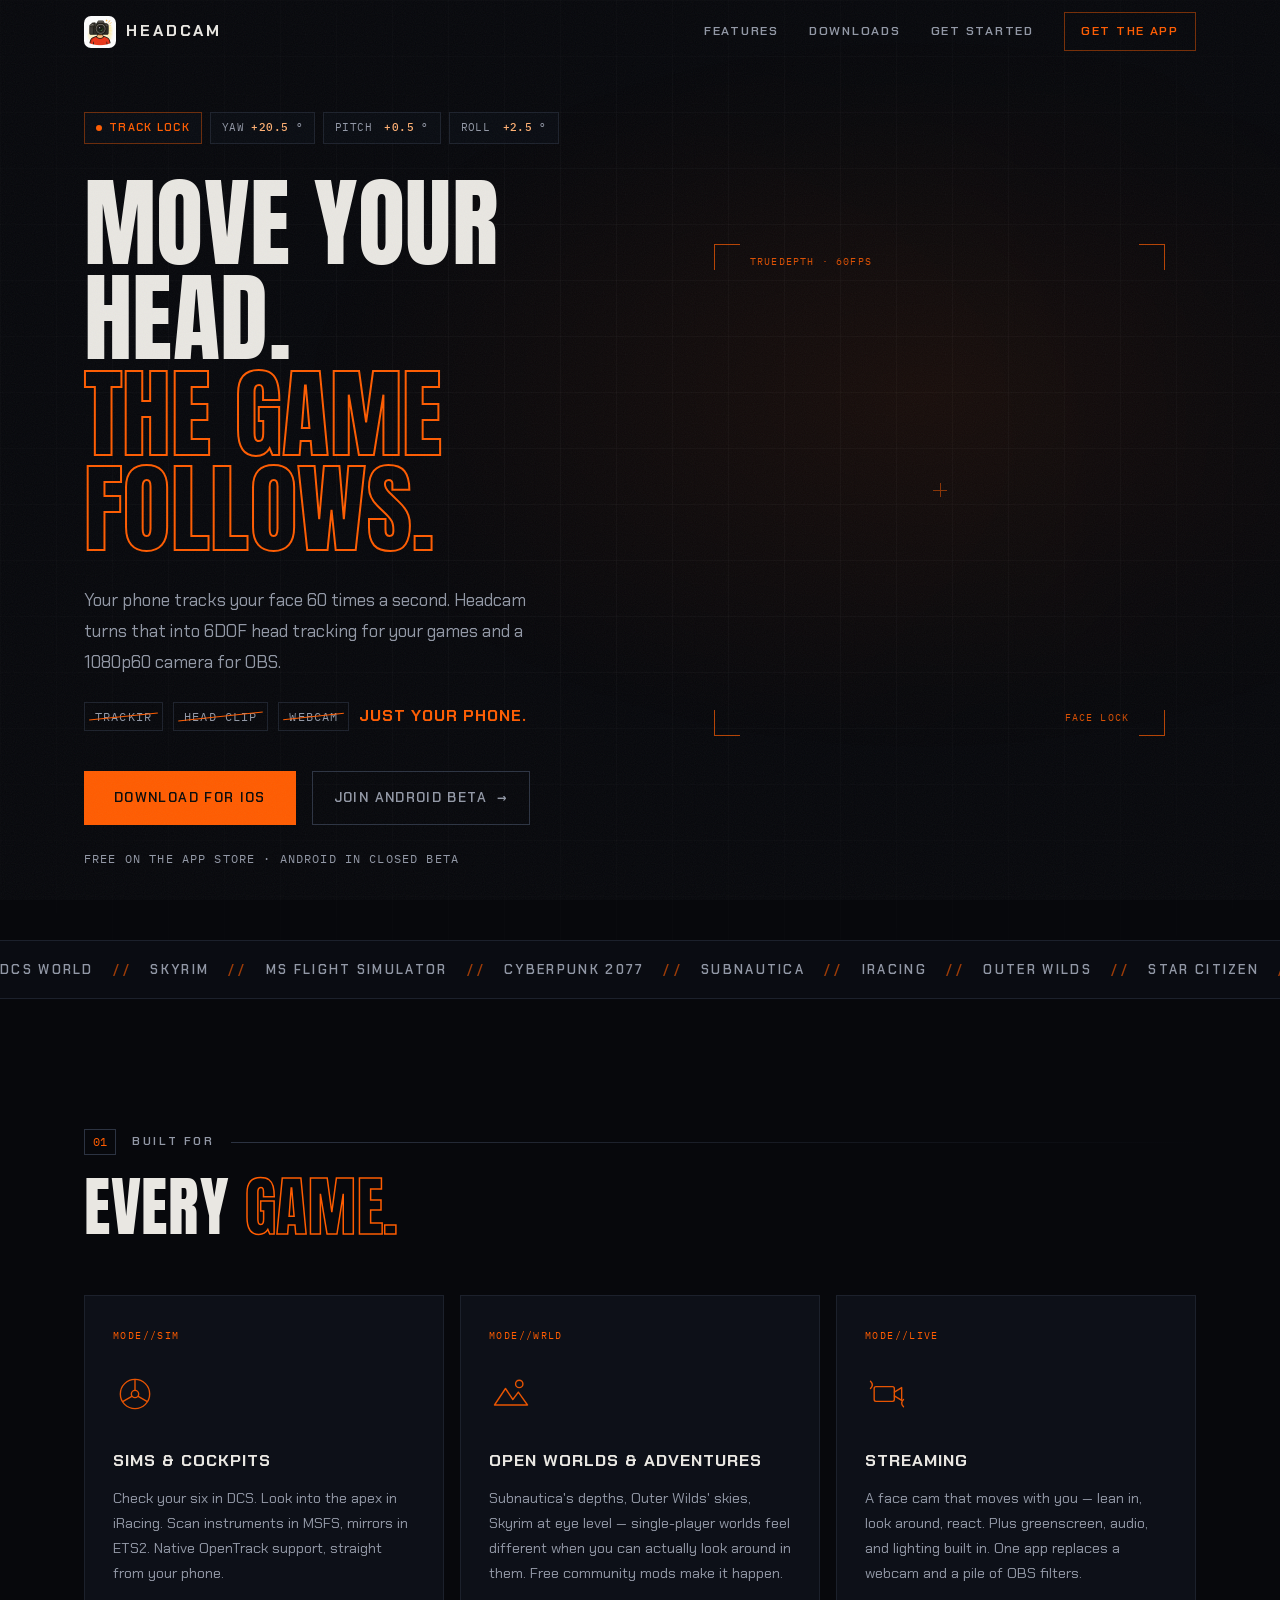
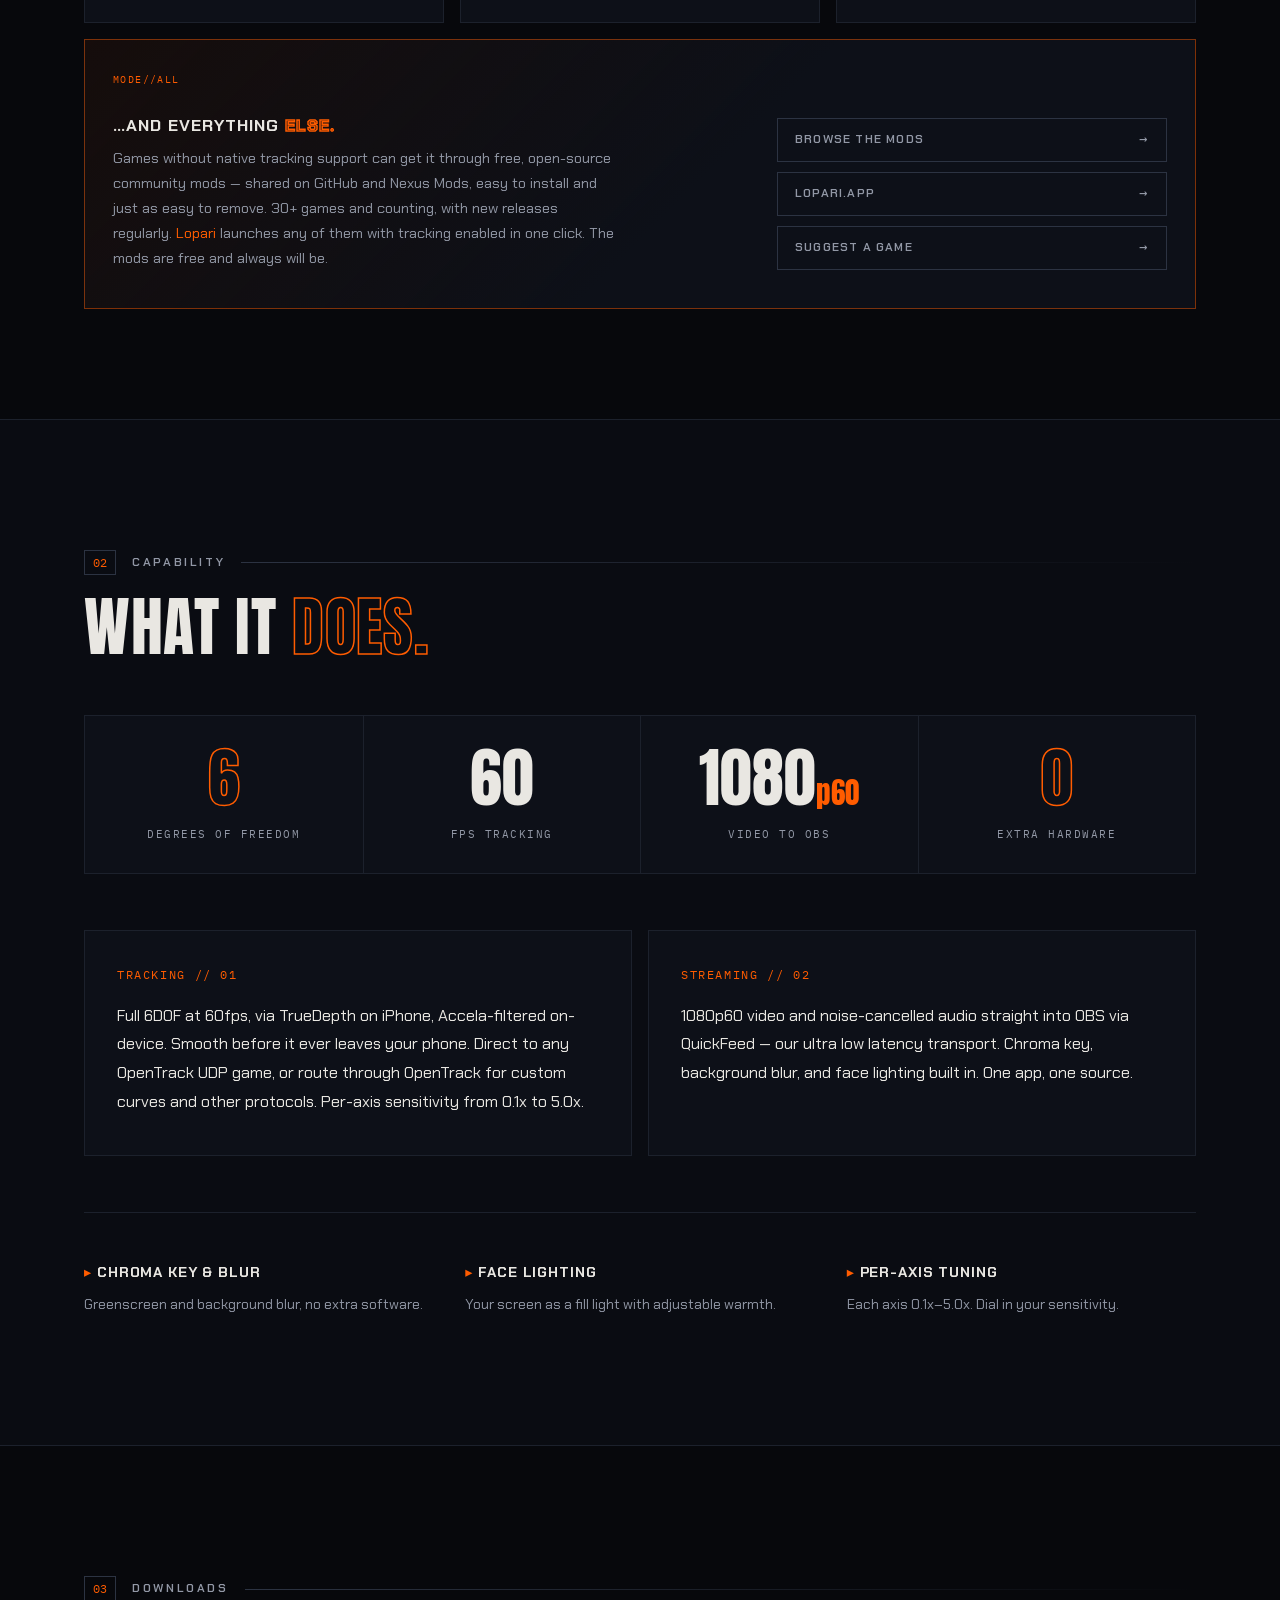
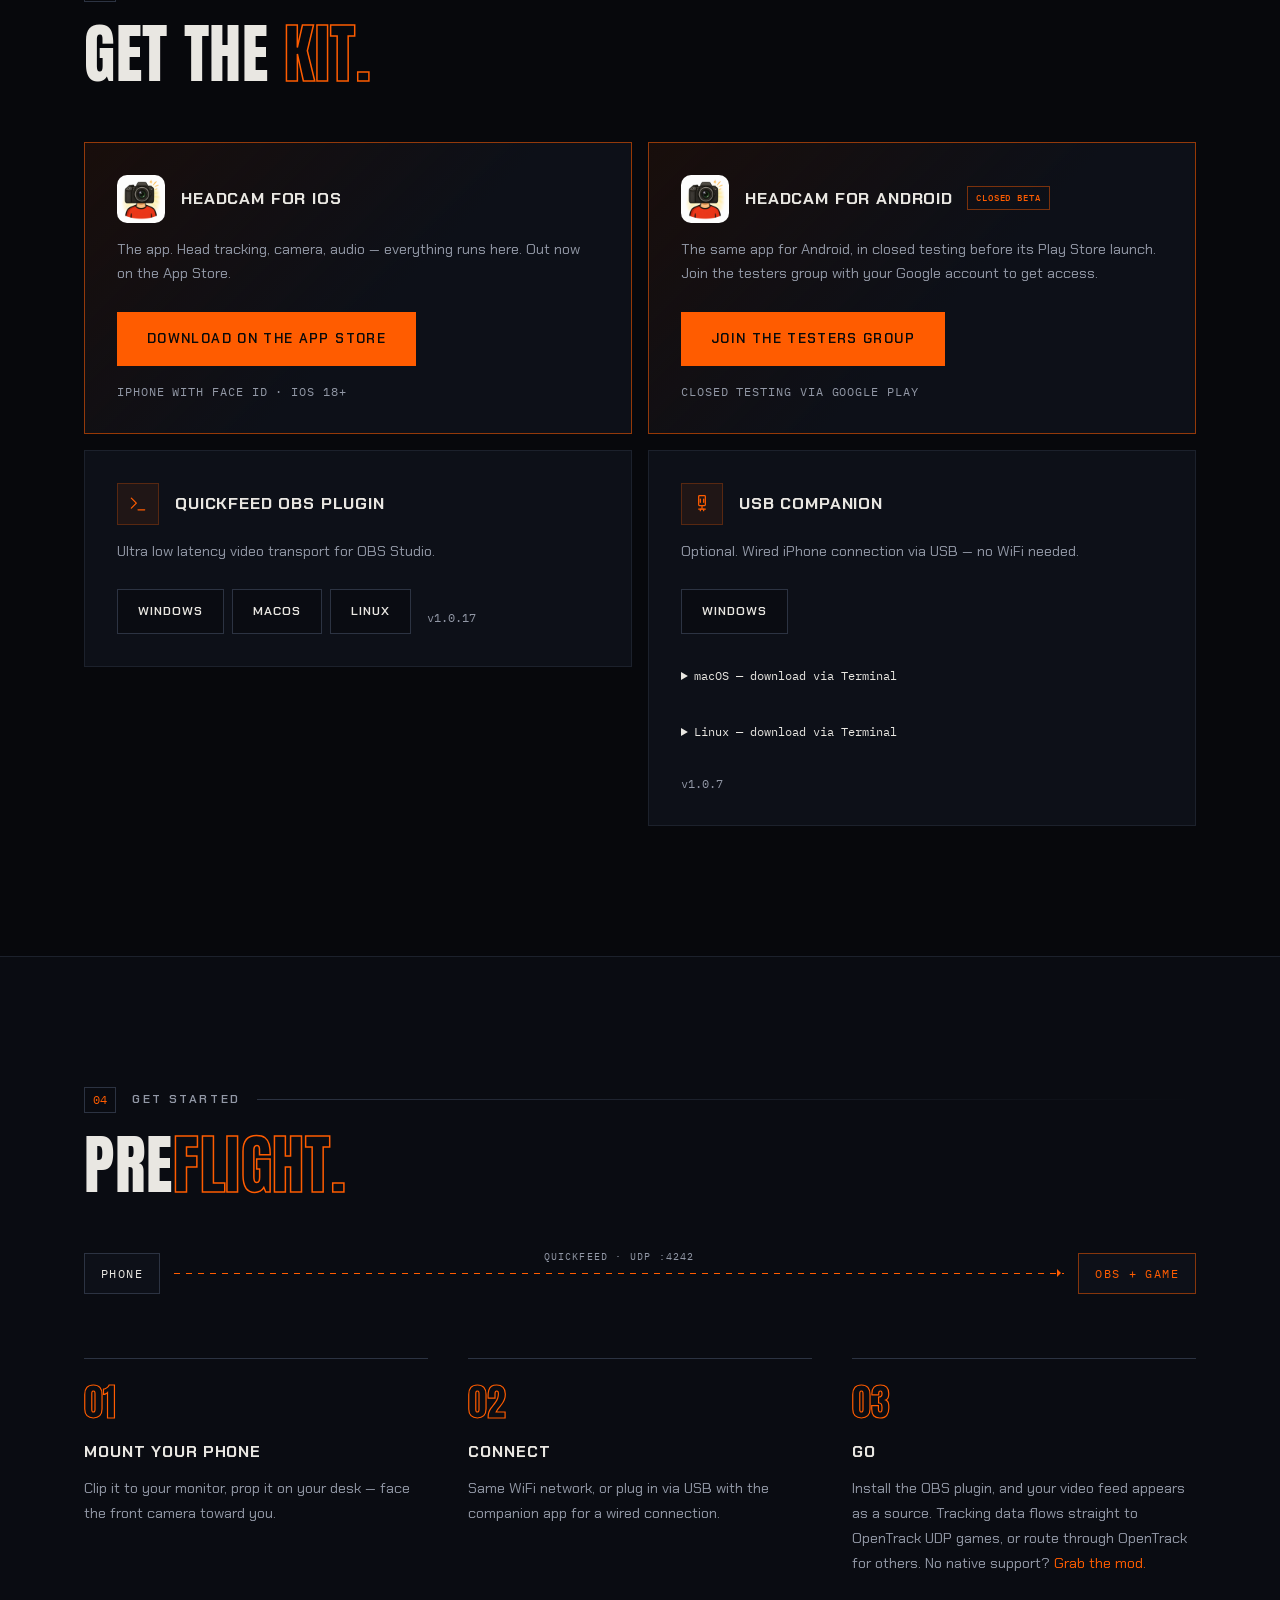
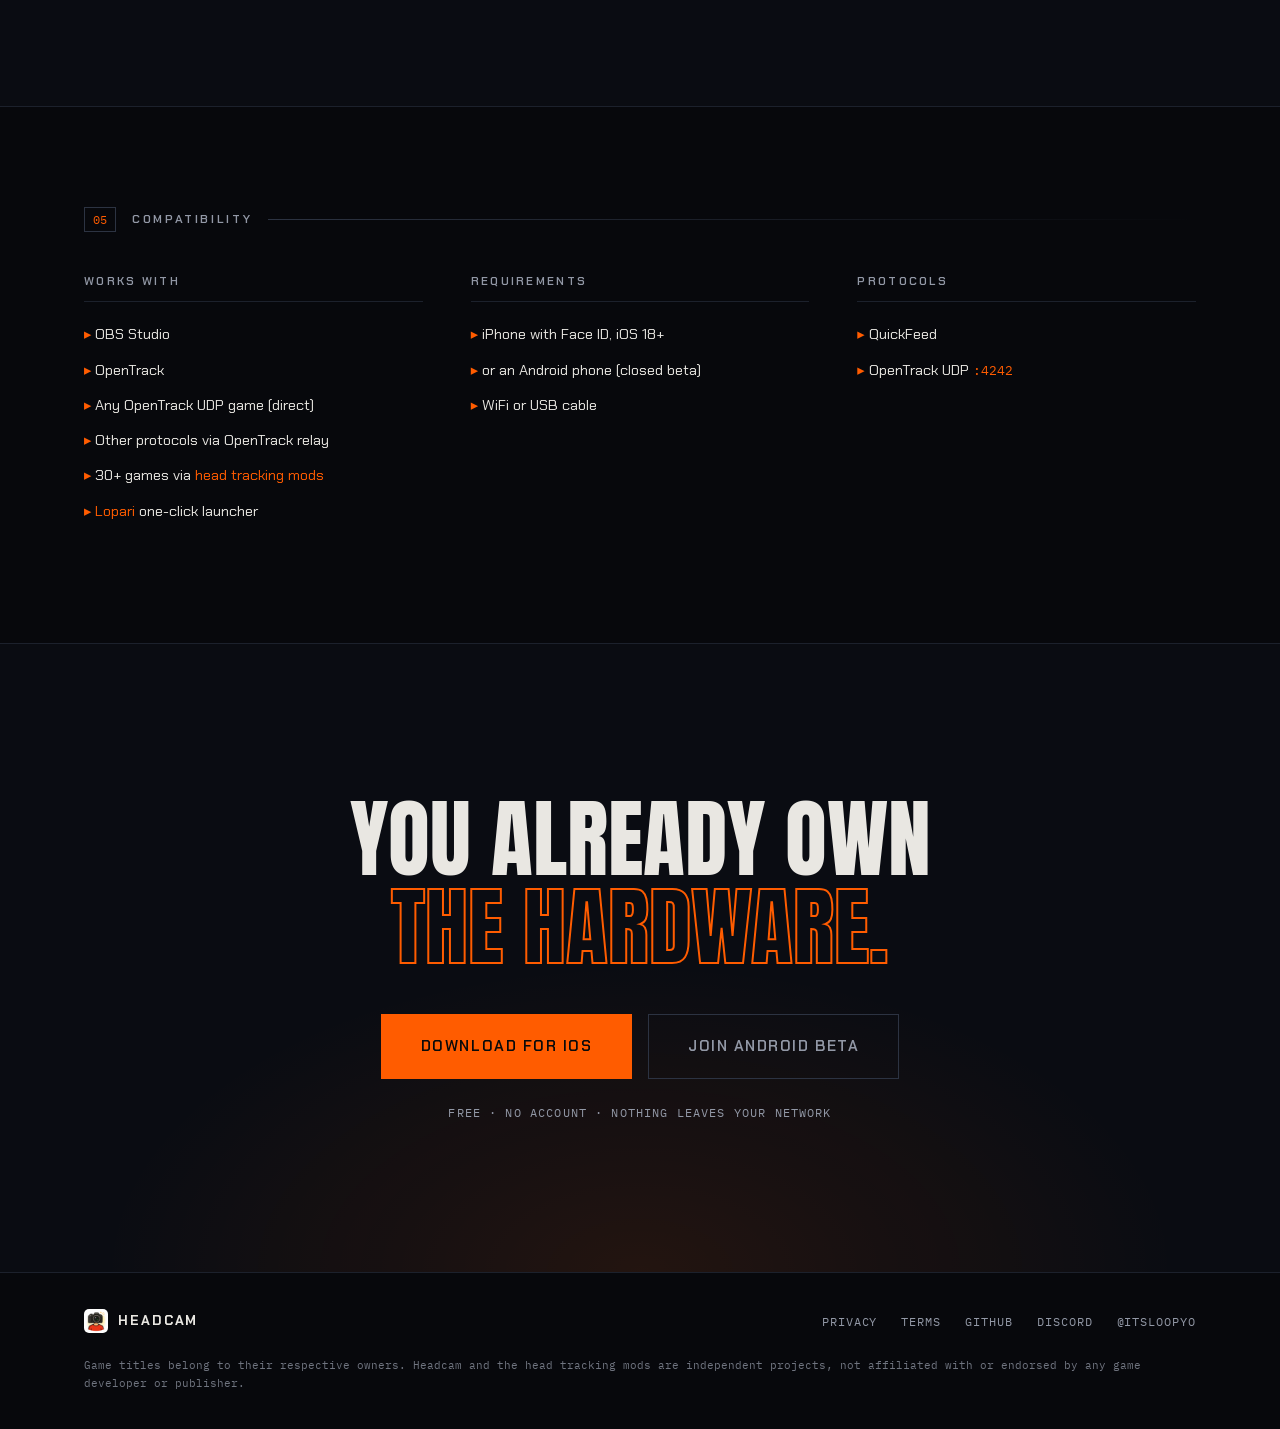
==== commit 6b6be733: "Replace dead Discord invite with the live one" ====
--- a/index.html
+++ b/index.html
@@ -160,7 +160,7 @@
             <div class="usecase-wide-actions">
               <a href="https://github.com/itsloopyo" target="_blank" rel="noopener noreferrer" class="btn btn-ghost btn-sm">Browse the mods <span class="arrow">&rarr;</span></a>
               <a href="https://lopari.app" target="_blank" rel="noopener noreferrer" class="btn btn-ghost btn-sm">lopari.app <span class="arrow">&rarr;</span></a>
-              <a href="https://discord.gg/Vb9JEgArV" target="_blank" rel="noopener noreferrer" class="btn btn-ghost btn-sm">Suggest a game <span class="arrow">&rarr;</span></a>
+              <a href="https://discord.com/invite/dxyZdyFNT9" target="_blank" rel="noopener noreferrer" class="btn btn-ghost btn-sm">Suggest a game <span class="arrow">&rarr;</span></a>
             </div>
           </div>
         </div>
@@ -404,7 +404,7 @@
         <a href="privacy.html" class="footer-link">Privacy</a>
         <a href="terms.html" class="footer-link">Terms</a>
         <a href="https://github.com/itsloopyo" target="_blank" rel="noopener noreferrer" class="footer-link">GitHub</a>
-        <a href="https://discord.gg/Vb9JEgArV" target="_blank" rel="noopener noreferrer" class="footer-link">Discord</a>
+        <a href="https://discord.com/invite/dxyZdyFNT9" target="_blank" rel="noopener noreferrer" class="footer-link">Discord</a>
         <a href="https://bsky.app/profile/itsloopyo.bsky.social" target="_blank" rel="noopener noreferrer" class="footer-link" aria-label="Bluesky">@itsloopyo</a>
       </div>
     </div>
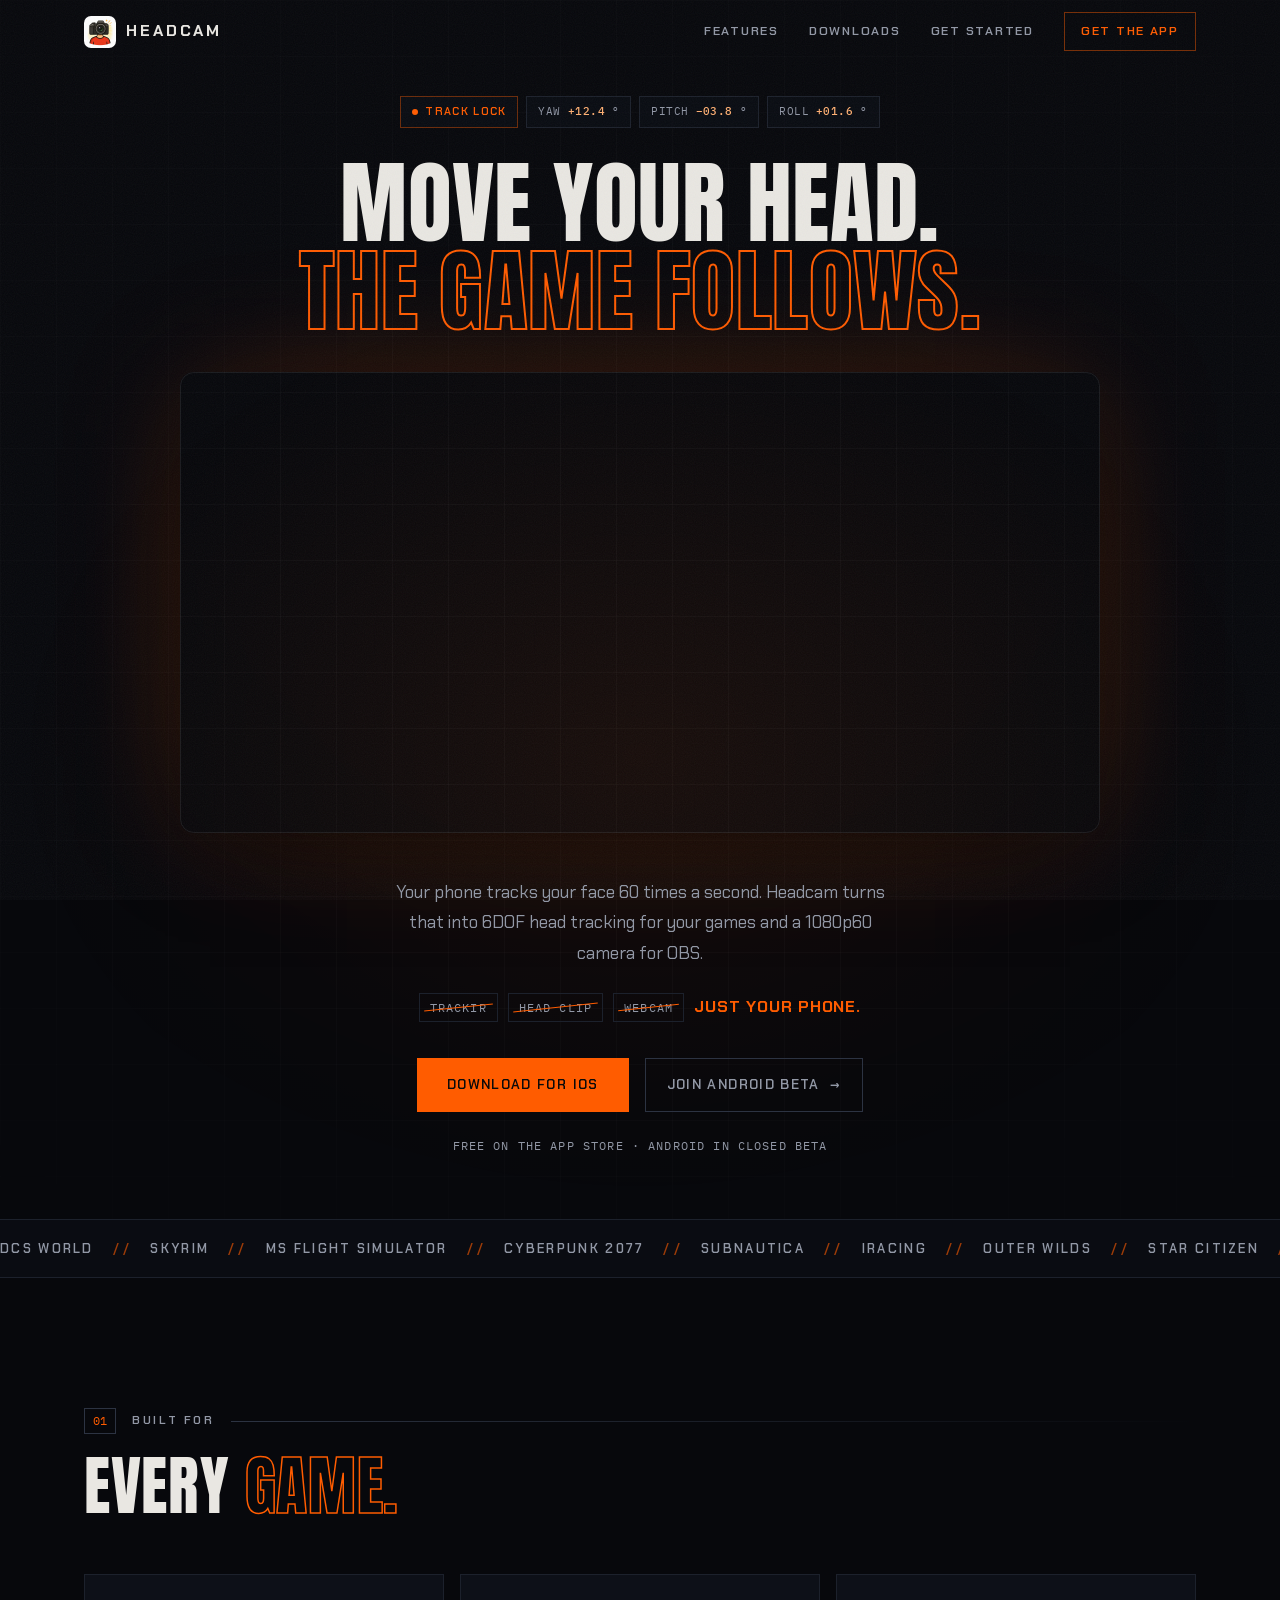
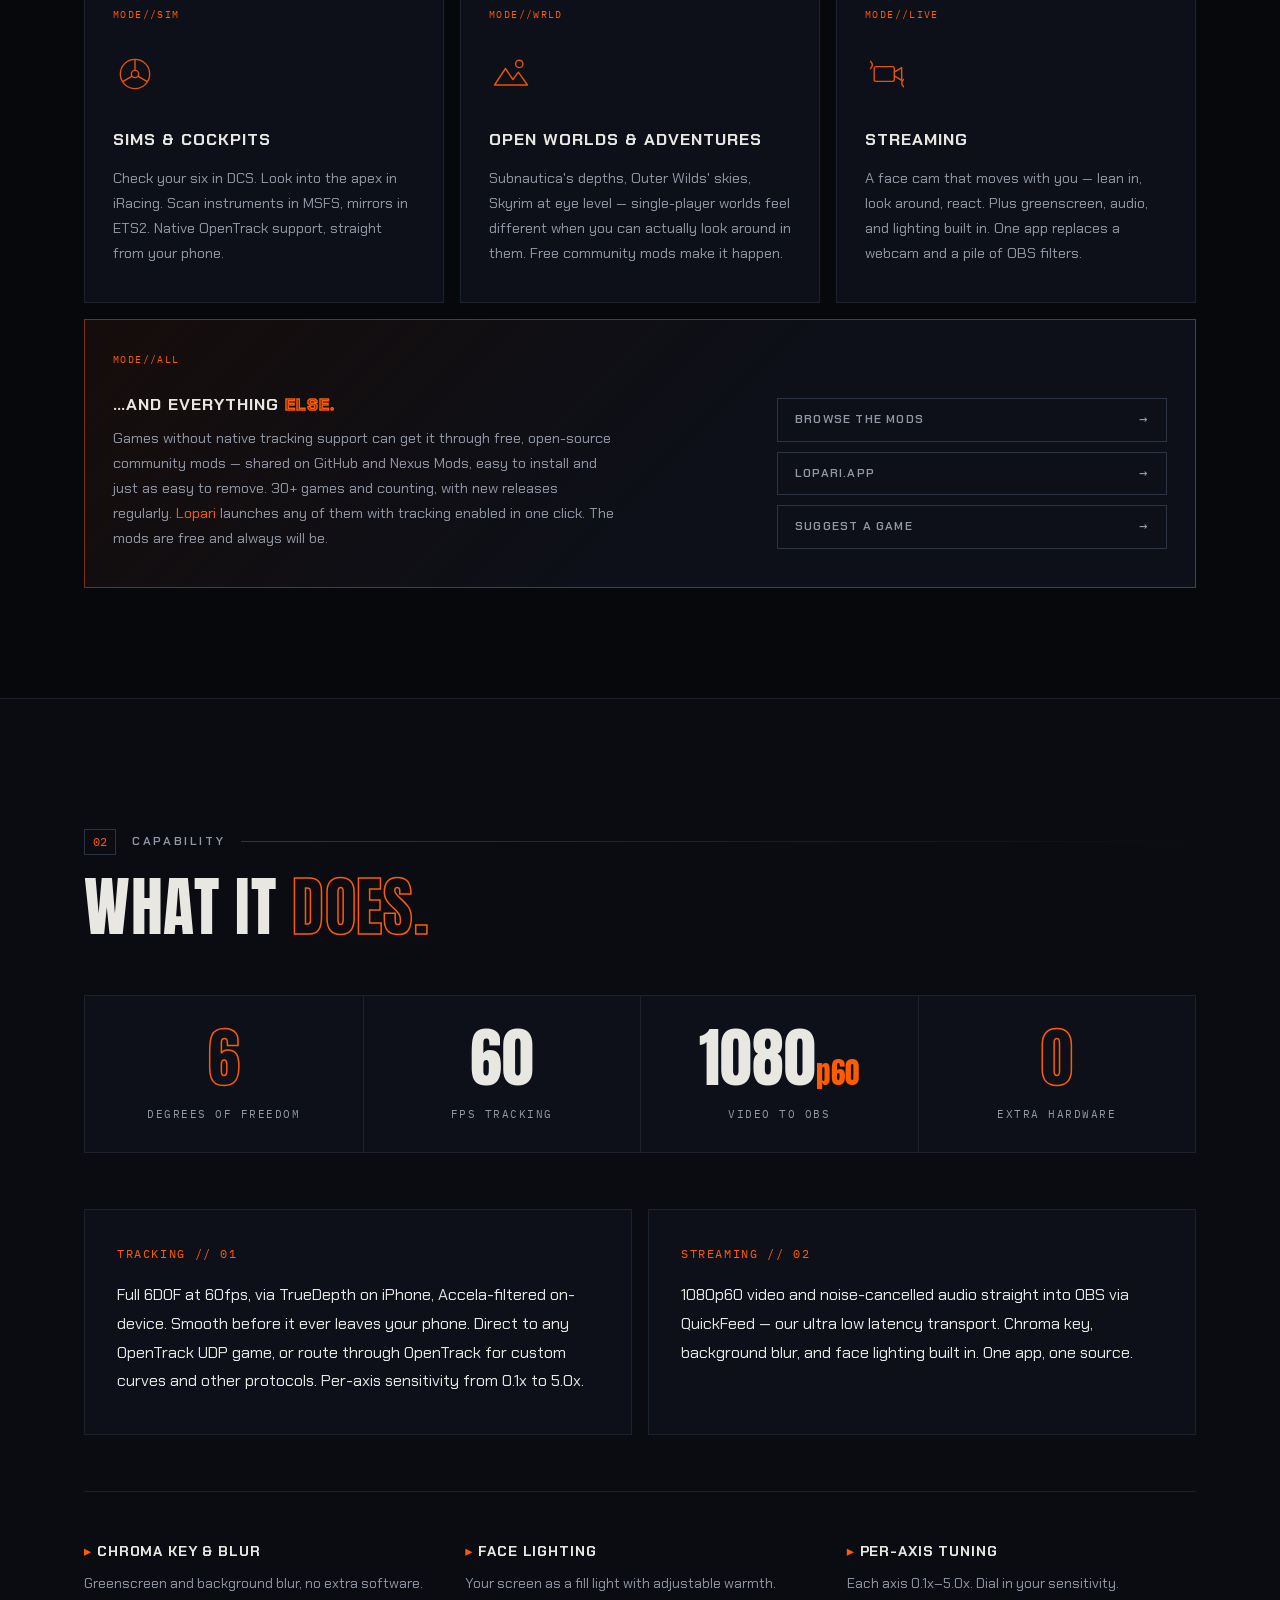
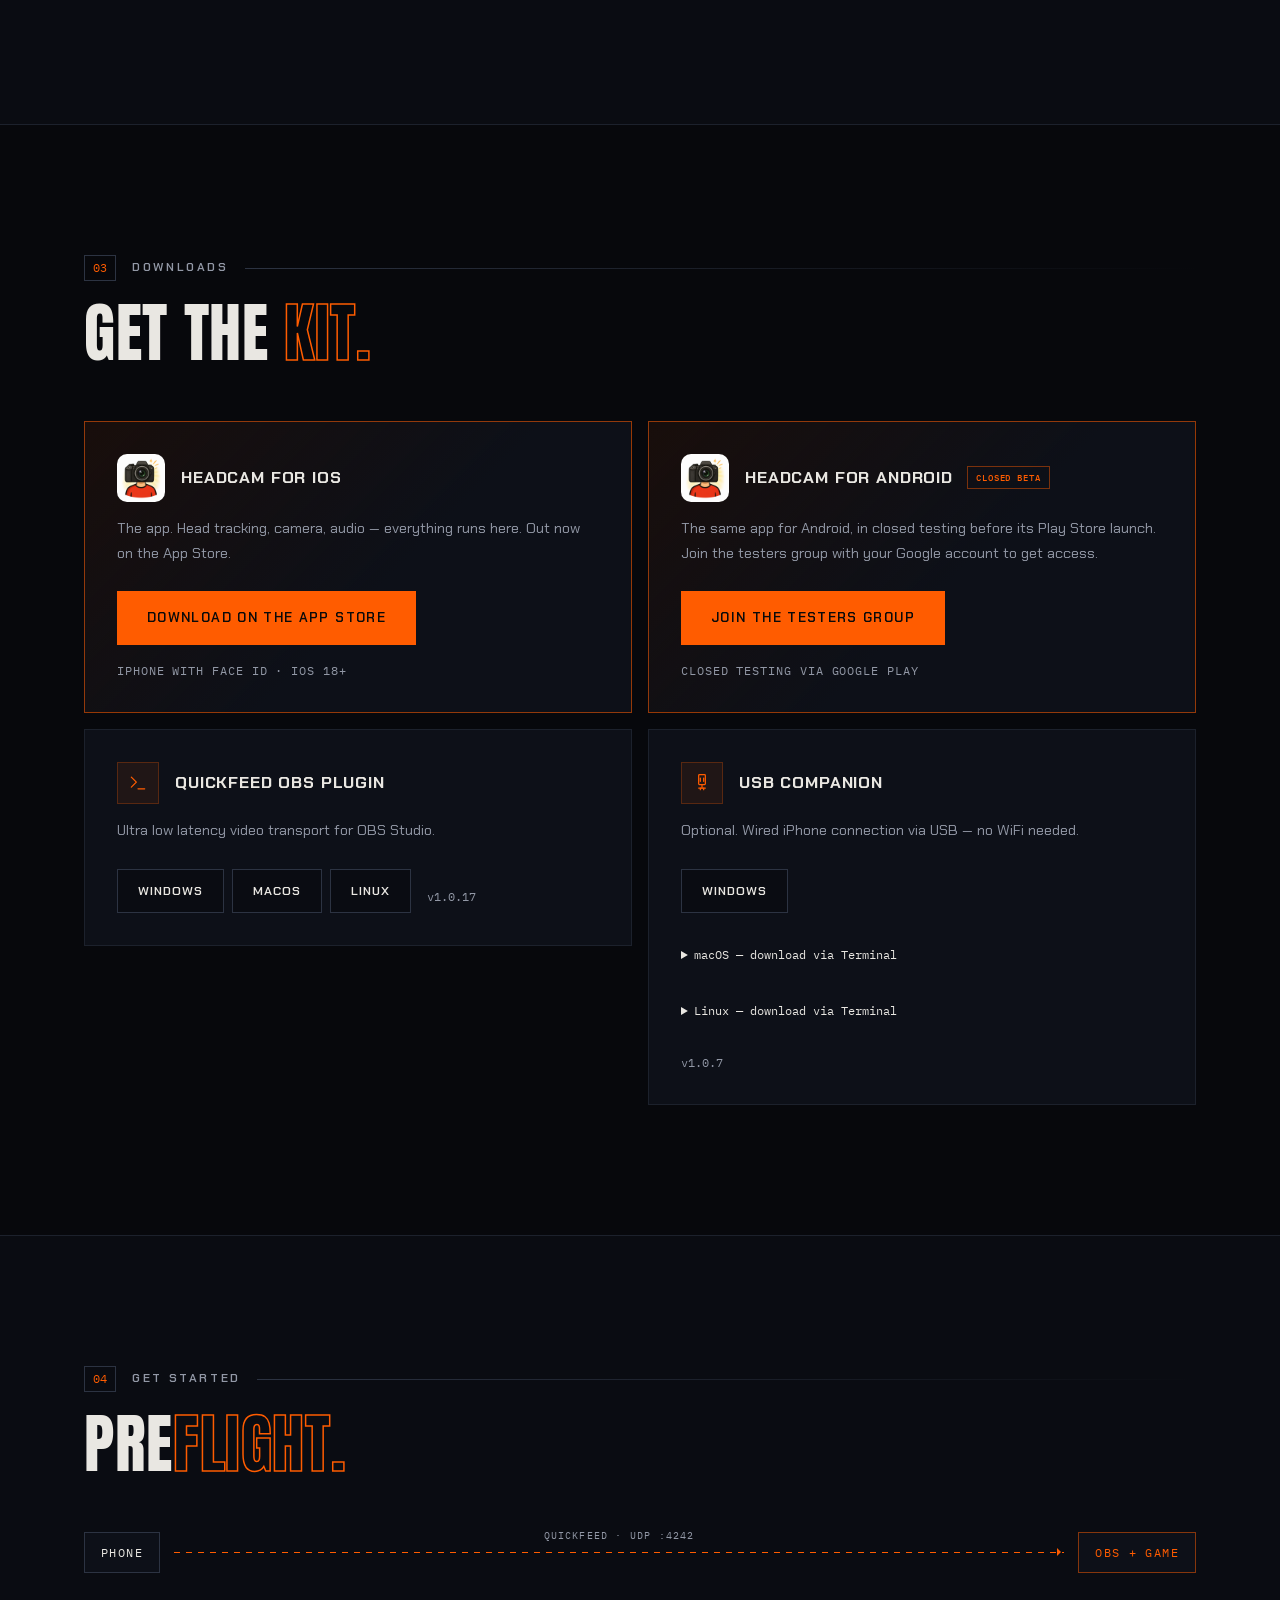
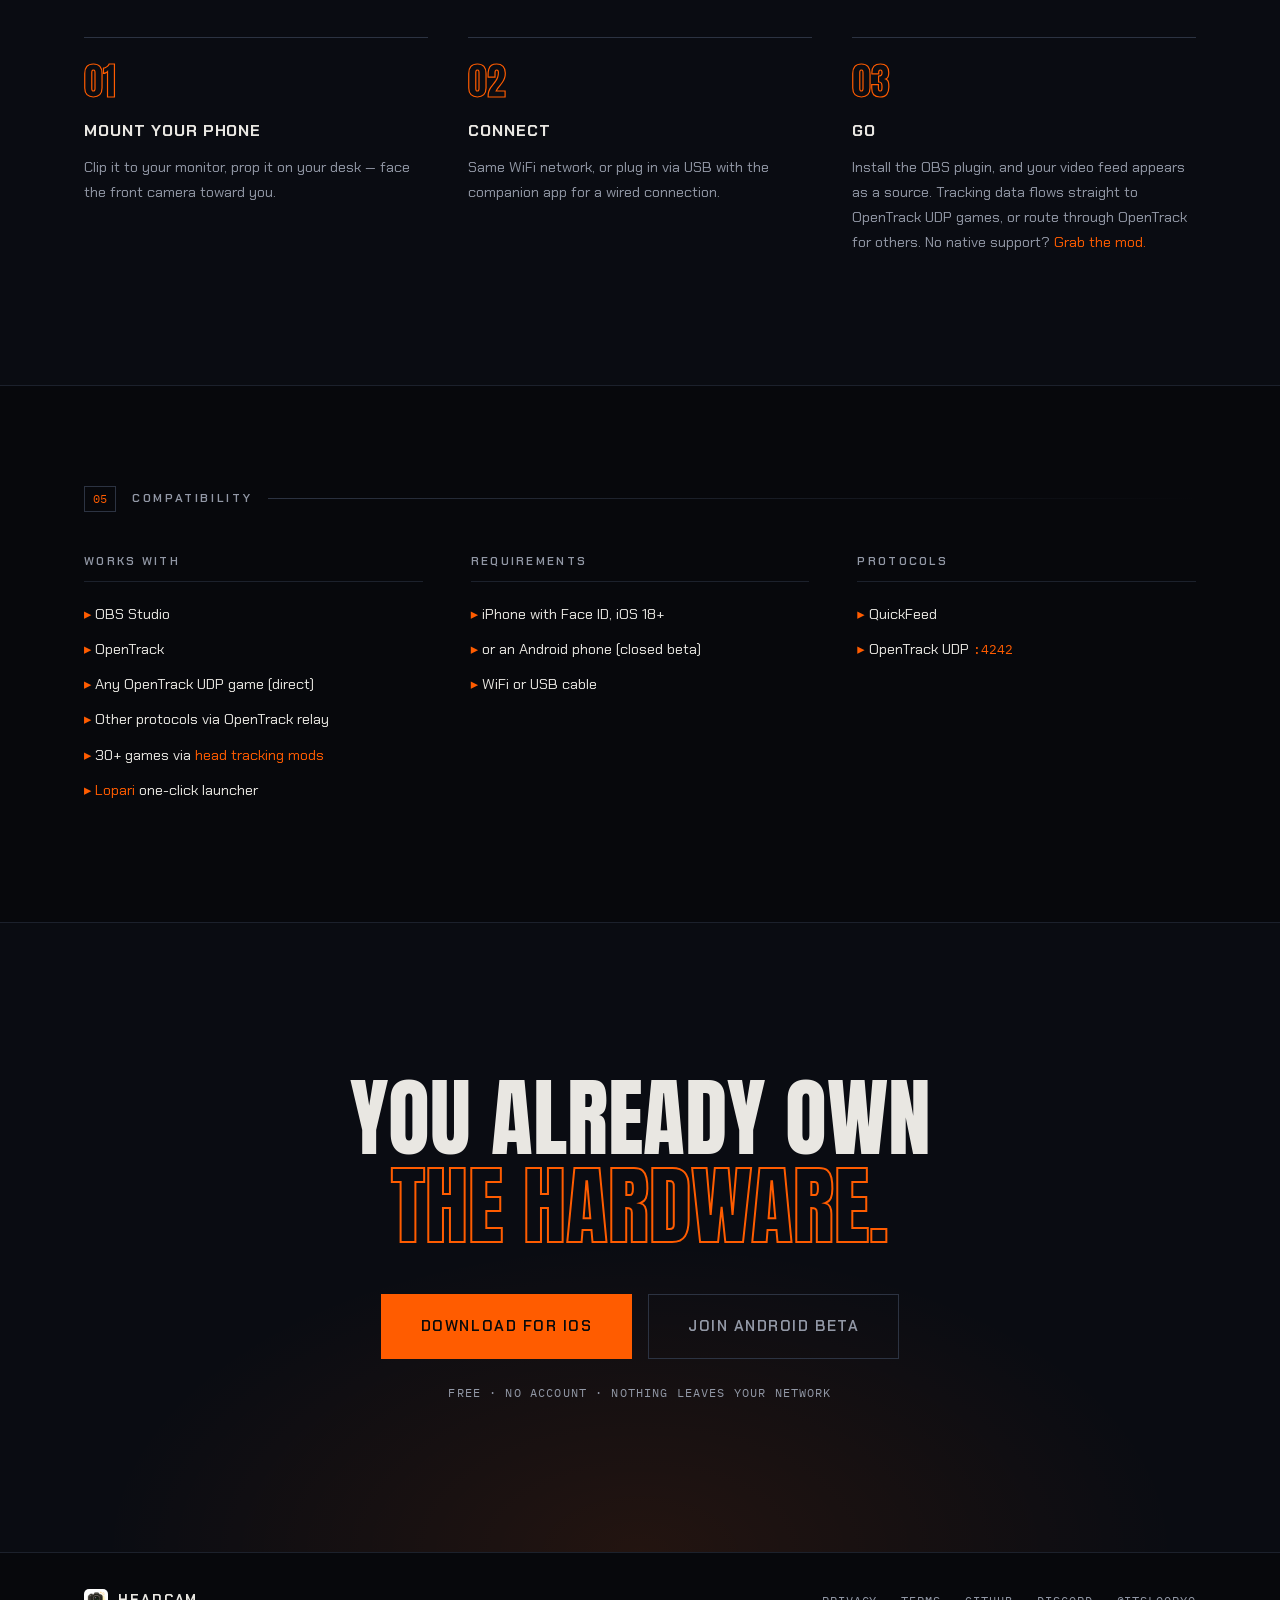
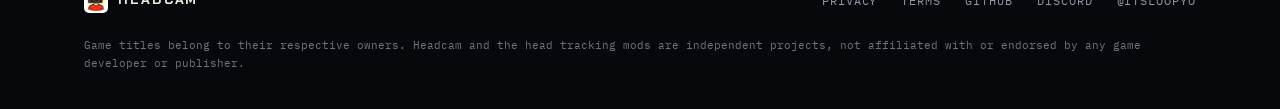
==== commit cc90d105: "Replace dot-head hero with real demo video in a stacked showcase layout" ====
--- a/index.html
+++ b/index.html
@@ -23,7 +23,7 @@
   <link rel="preconnect" href="https://fonts.googleapis.com">
   <link rel="preconnect" href="https://fonts.gstatic.com" crossorigin>
   <link href="https://fonts.googleapis.com/css2?family=Anton&family=Chakra+Petch:wght@400;500;600;700&family=IBM+Plex+Mono:wght@400;500&display=swap" rel="stylesheet">
-  <link rel="stylesheet" href="css/style.css">
+  <link rel="stylesheet" href="css/style.css?v=2">
   <script>document.documentElement.classList.add('js');</script>
   <script type="application/ld+json">
   {
@@ -67,14 +67,19 @@
       <div class="hero-copy">
         <div class="hud-chips" aria-hidden="true">
           <span class="chip chip--live"><i class="chip-dot"></i>Track&nbsp;lock</span>
-          <span class="chip chip--mono">YAW <b id="ro-yaw">+00.0</b>°</span>
-          <span class="chip chip--mono">PITCH <b id="ro-pitch">+00.0</b>°</span>
-          <span class="chip chip--mono">ROLL <b id="ro-roll">+00.0</b>°</span>
+          <span class="chip chip--mono">YAW <b>+12.4</b>°</span>
+          <span class="chip chip--mono">PITCH <b>&minus;03.8</b>°</span>
+          <span class="chip chip--mono">ROLL <b>+01.6</b>°</span>
         </div>
         <h1 class="hero-headline">
           <span class="hl-line">Move your head.</span>
           <span class="hl-line hl-line--accent">The game follows.</span>
         </h1>
+      </div>
+      <div class="hero-visual" id="hero-visual" aria-hidden="true">
+        <video class="hero-app-shot" src="img/hero-demo.mp4" poster="img/hero-demo-poster.jpg" width="800" height="450" autoplay muted loop playsinline></video>
+      </div>
+      <div class="hero-copy">
         <p class="hero-sub">Your phone tracks your face 60 times a second. Headcam turns that into 6DOF head tracking for your games and a 1080p60 camera for OBS.</p>
         <p class="hero-pitch"><s>TrackIR</s><s>Head clip</s><s>Webcam</s><em>Just your phone.</em></p>
         <div class="hero-actions">
@@ -82,19 +87,6 @@
           <a href="https://groups.google.com/g/headcam-testers" class="btn btn-ghost">Join Android Beta <span class="arrow">&rarr;</span></a>
         </div>
         <p class="hero-meta">Free on the App Store &middot; Android in closed beta</p>
-      </div>
-      <div class="hero-visual" id="hero-visual" aria-hidden="true">
-        <canvas id="face-canvas"></canvas>
-        <div class="reticle">
-          <span class="ret-corner ret-tl"></span>
-          <span class="ret-corner ret-tr"></span>
-          <span class="ret-corner ret-bl"></span>
-          <span class="ret-corner ret-br"></span>
-          <span class="ret-cross"></span>
-        </div>
-        <span class="visual-tag visual-tag--tl">TRUEDEPTH &middot; 60FPS</span>
-        <span class="visual-tag visual-tag--br" id="ro-pts">FACE LOCK</span>
-        <button class="motion-chip" id="motion-btn" hidden>Enable motion</button>
       </div>
     </div>
   </header>
@@ -413,6 +405,6 @@
     </div>
   </footer>
 
-  <script src="js/main.js"></script>
+  <script src="js/main.js?v=2"></script>
 </body>
 </html>
--- a/css/style.css
+++ b/css/style.css
@@ -337,10 +337,7 @@
    ============================================ */
 .hero {
   position: relative;
-  min-height: max(620px, 94vh);
-  display: flex;
-  align-items: center;
-  padding: calc(var(--nav-h) + 48px) 0 72px;
+  padding: calc(var(--nav-h) + 32px) 0 64px;
   overflow: hidden;
 }
 
@@ -349,7 +346,7 @@
   inset: 0;
   pointer-events: none;
   background-image:
-    radial-gradient(ellipse 70% 55% at 72% 42%, rgba(255, 92, 0, 0.07), transparent 70%),
+    radial-gradient(ellipse 70% 55% at 50% 62%, rgba(255, 92, 0, 0.07), transparent 70%),
     linear-gradient(rgba(255, 255, 255, 0.025) 1px, transparent 1px),
     linear-gradient(90deg, rgba(255, 255, 255, 0.025) 1px, transparent 1px);
   background-size: auto, 56px 56px, 56px 56px;
@@ -359,16 +356,17 @@
 
 .hero-grid {
   position: relative;
-  display: grid;
-  grid-template-columns: 1.05fr 0.95fr;
-  align-items: center;
-  gap: 32px;
+  display: flex;
+  flex-direction: column;
+  align-items: center;
+  text-align: center;
 }
 
 /* HUD readout chips */
 .hud-chips {
   display: flex;
   flex-wrap: wrap;
+  justify-content: center;
   gap: 8px;
   margin-bottom: 32px;
   animation: rise 0.7s cubic-bezier(0.2, 0.7, 0.2, 1) both;
@@ -423,7 +421,7 @@
 .hero-headline {
   font-family: var(--disp);
   font-weight: 400;
-  font-size: clamp(3.1rem, 7.6vw, 6.2rem);
+  font-size: clamp(3rem, 7vw, 5.6rem);
   line-height: 0.98;
   text-transform: uppercase;
   letter-spacing: 0.005em;
@@ -455,9 +453,9 @@
 .hero-sub {
   font-size: clamp(1rem, 1.6vw, 1.1rem);
   color: var(--muted);
-  max-width: 470px;
+  max-width: 520px;
   line-height: 1.75;
-  margin-bottom: 24px;
+  margin: 0 auto 24px;
   animation: rise 0.7s ease 0.3s both;
 }
 
@@ -465,8 +463,9 @@
   display: flex;
   flex-wrap: wrap;
   align-items: center;
+  justify-content: center;
   gap: 10px;
-  margin-bottom: 40px;
+  margin-bottom: 36px;
   animation: rise 0.7s ease 0.4s both;
 }
 
@@ -505,6 +504,7 @@
 .hero-actions {
   display: flex;
   align-items: center;
+  justify-content: center;
   gap: 16px;
   flex-wrap: wrap;
   animation: rise 0.7s ease 0.5s both;
@@ -520,10 +520,13 @@
   animation: rise 0.7s ease 0.6s both;
 }
 
-/* --- Face point-cloud visual --- */
+/* --- Hero demo video --- */
 .hero-visual {
   position: relative;
-  height: clamp(380px, 46vw, 560px);
+  width: 100%;
+  max-width: 920px;
+  margin-top: 8px;
+  margin-bottom: 44px;
   animation: fadein 1.2s ease 0.4s both;
 }
 
@@ -532,107 +535,21 @@
   to { opacity: 1; }
 }
 
-#face-canvas {
-  position: absolute;
-  inset: 0;
+.hero-app-shot {
+  display: block;
   width: 100%;
-  height: 100%;
-}
-
-.reticle {
-  position: absolute;
-  inset: 6%;
-  pointer-events: none;
-}
-
-.ret-corner {
-  position: absolute;
-  width: 26px;
-  height: 26px;
-  border: 0 solid var(--accent);
-  opacity: 0.7;
-  animation: ret-pulse 3s ease-in-out infinite;
-}
-
-.ret-tl { top: 0; left: 0; border-top-width: 1.5px; border-left-width: 1.5px; }
-.ret-tr { top: 0; right: 0; border-top-width: 1.5px; border-right-width: 1.5px; }
-.ret-bl { bottom: 0; left: 0; border-bottom-width: 1.5px; border-left-width: 1.5px; }
-.ret-br { bottom: 0; right: 0; border-bottom-width: 1.5px; border-right-width: 1.5px; }
-
-@keyframes ret-pulse {
-  0%, 100% { opacity: 0.7; }
-  50% { opacity: 0.3; }
-}
-
-.ret-cross {
-  position: absolute;
-  top: 50%;
-  left: 50%;
-  width: 14px;
-  height: 14px;
-  transform: translate(-50%, -50%);
-  opacity: 0.5;
-}
-
-.ret-cross::before,
-.ret-cross::after {
-  content: '';
-  position: absolute;
-  background: var(--accent);
-}
-
-.ret-cross::before {
-  left: 50%;
-  top: 0;
-  bottom: 0;
-  width: 1px;
-}
-
-.ret-cross::after {
-  top: 50%;
-  left: 0;
-  right: 0;
-  height: 1px;
-}
-
-.visual-tag {
-  position: absolute;
-  font-family: var(--mono);
-  font-size: 0.62rem;
-  text-transform: uppercase;
-  letter-spacing: 0.12em;
-  color: var(--accent);
-  opacity: 0.85;
-}
-
-.visual-tag--tl {
-  top: calc(6% + 10px);
-  left: calc(6% + 36px);
-}
-
-.visual-tag--br {
-  bottom: calc(6% + 10px);
-  right: calc(6% + 36px);
-}
-
-.motion-chip {
-  position: absolute;
-  bottom: calc(6% + 4px);
-  left: 50%;
-  transform: translateX(-50%);
-  font-family: var(--mono);
-  font-size: 0.68rem;
-  text-transform: uppercase;
-  letter-spacing: 0.12em;
-  color: var(--accent);
-  background: rgba(13, 16, 24, 0.85);
-  border: 1px solid rgba(255, 92, 0, 0.5);
-  padding: 8px 14px;
-  cursor: pointer;
-}
-
-.motion-chip:hover {
-  background: rgba(255, 92, 0, 0.15);
+  height: auto;
+  border-radius: 14px;
+  border: 1px solid rgba(255, 255, 255, 0.08);
+  box-shadow:
+    0 30px 90px -30px rgba(0, 0, 0, 0.85),
+    0 0 140px -30px var(--glow);
+  /* Keeps the video in normal compositing. Without a filter, Chrome on
+     Windows promotes it to a hardware overlay plane (MPO) once the hero
+     fade-in ends, and on many GPU/monitor combos that pipeline switch
+     washes out the whole screen until the video scrolls out of view.
+     Imperceptible by design; do not remove. */
+  filter: brightness(1.001);
 }
 
 /* ============================================
@@ -1441,21 +1358,13 @@
    Responsive
    ============================================ */
 @media (max-width: 960px) {
-  .hero-grid {
-    grid-template-columns: 1fr;
-    gap: 8px;
-  }
-
   .hero {
-    min-height: auto;
     padding-bottom: 40px;
   }
 
   .hero-visual {
-    height: clamp(320px, 60vw, 420px);
-    max-width: 480px;
-    margin: 0 auto;
-    width: 100%;
+    margin-top: 4px;
+    margin-bottom: 32px;
   }
 
   .stat-band {
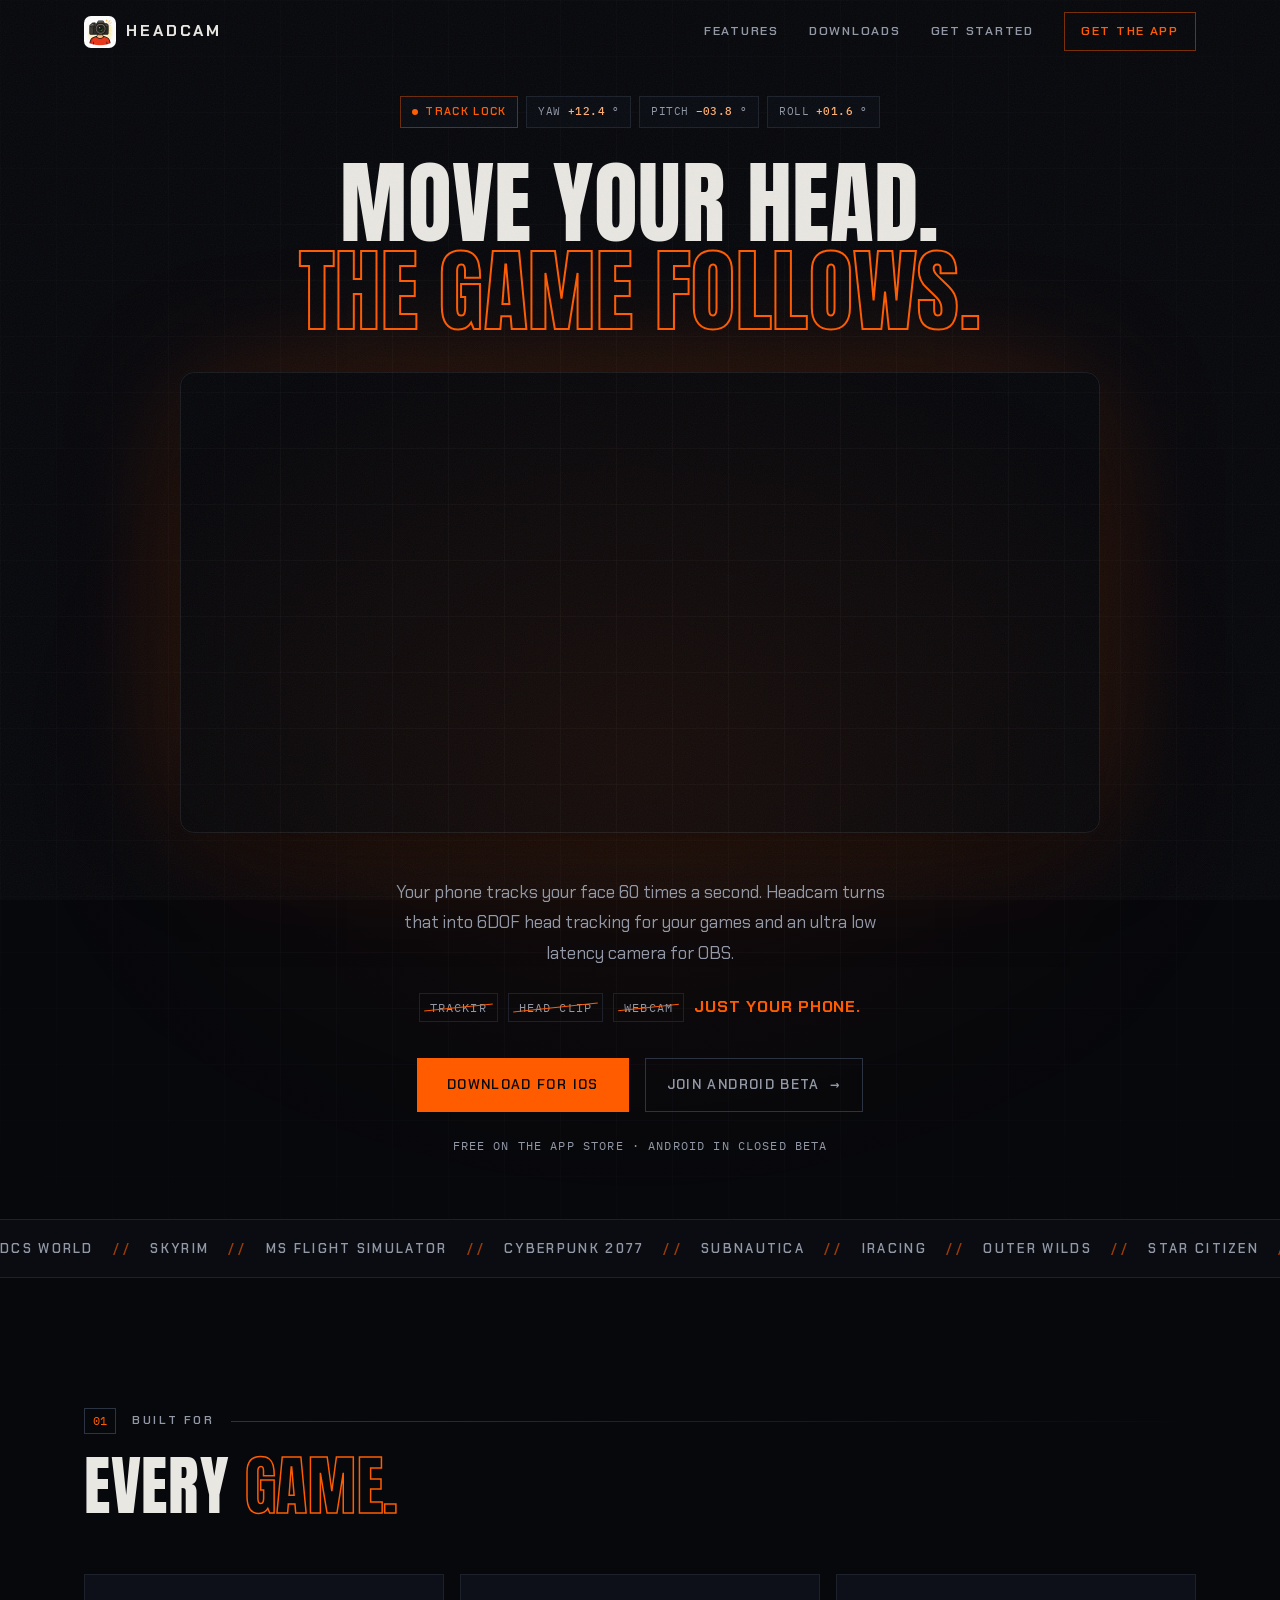
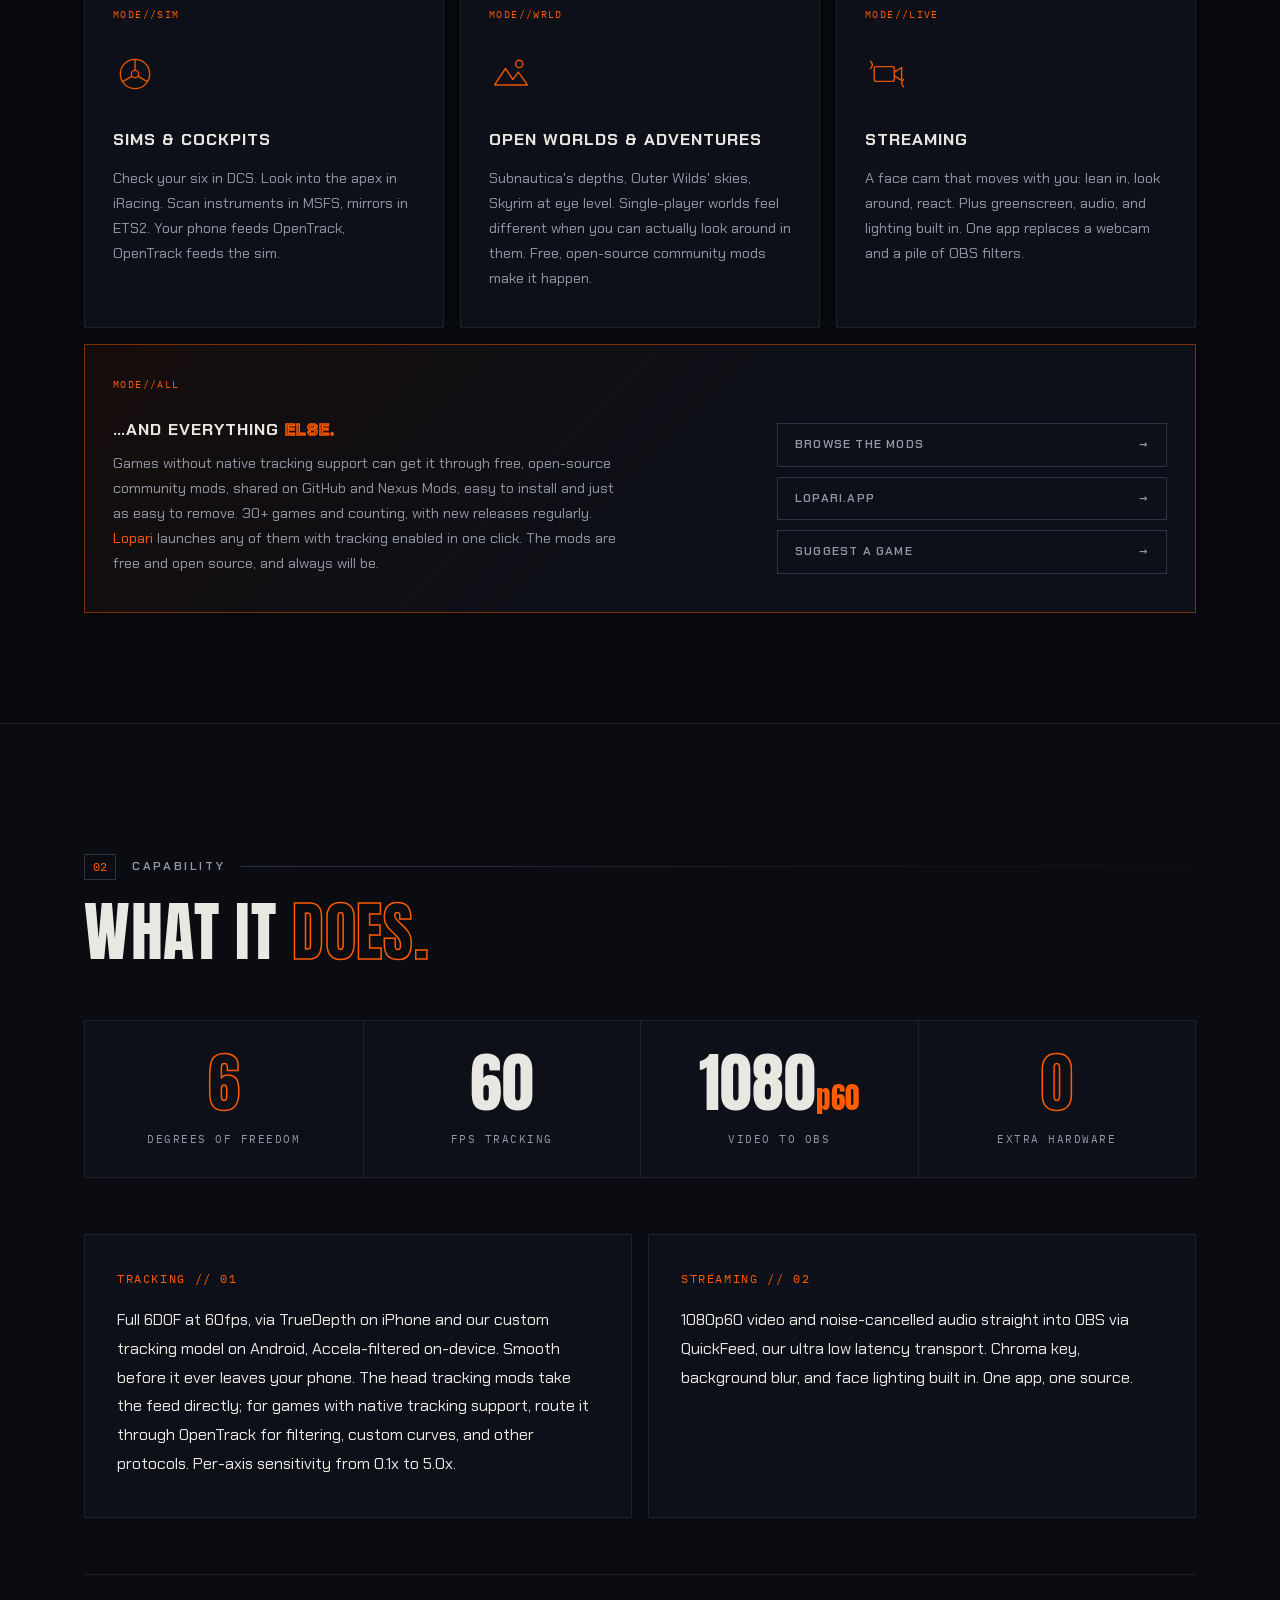
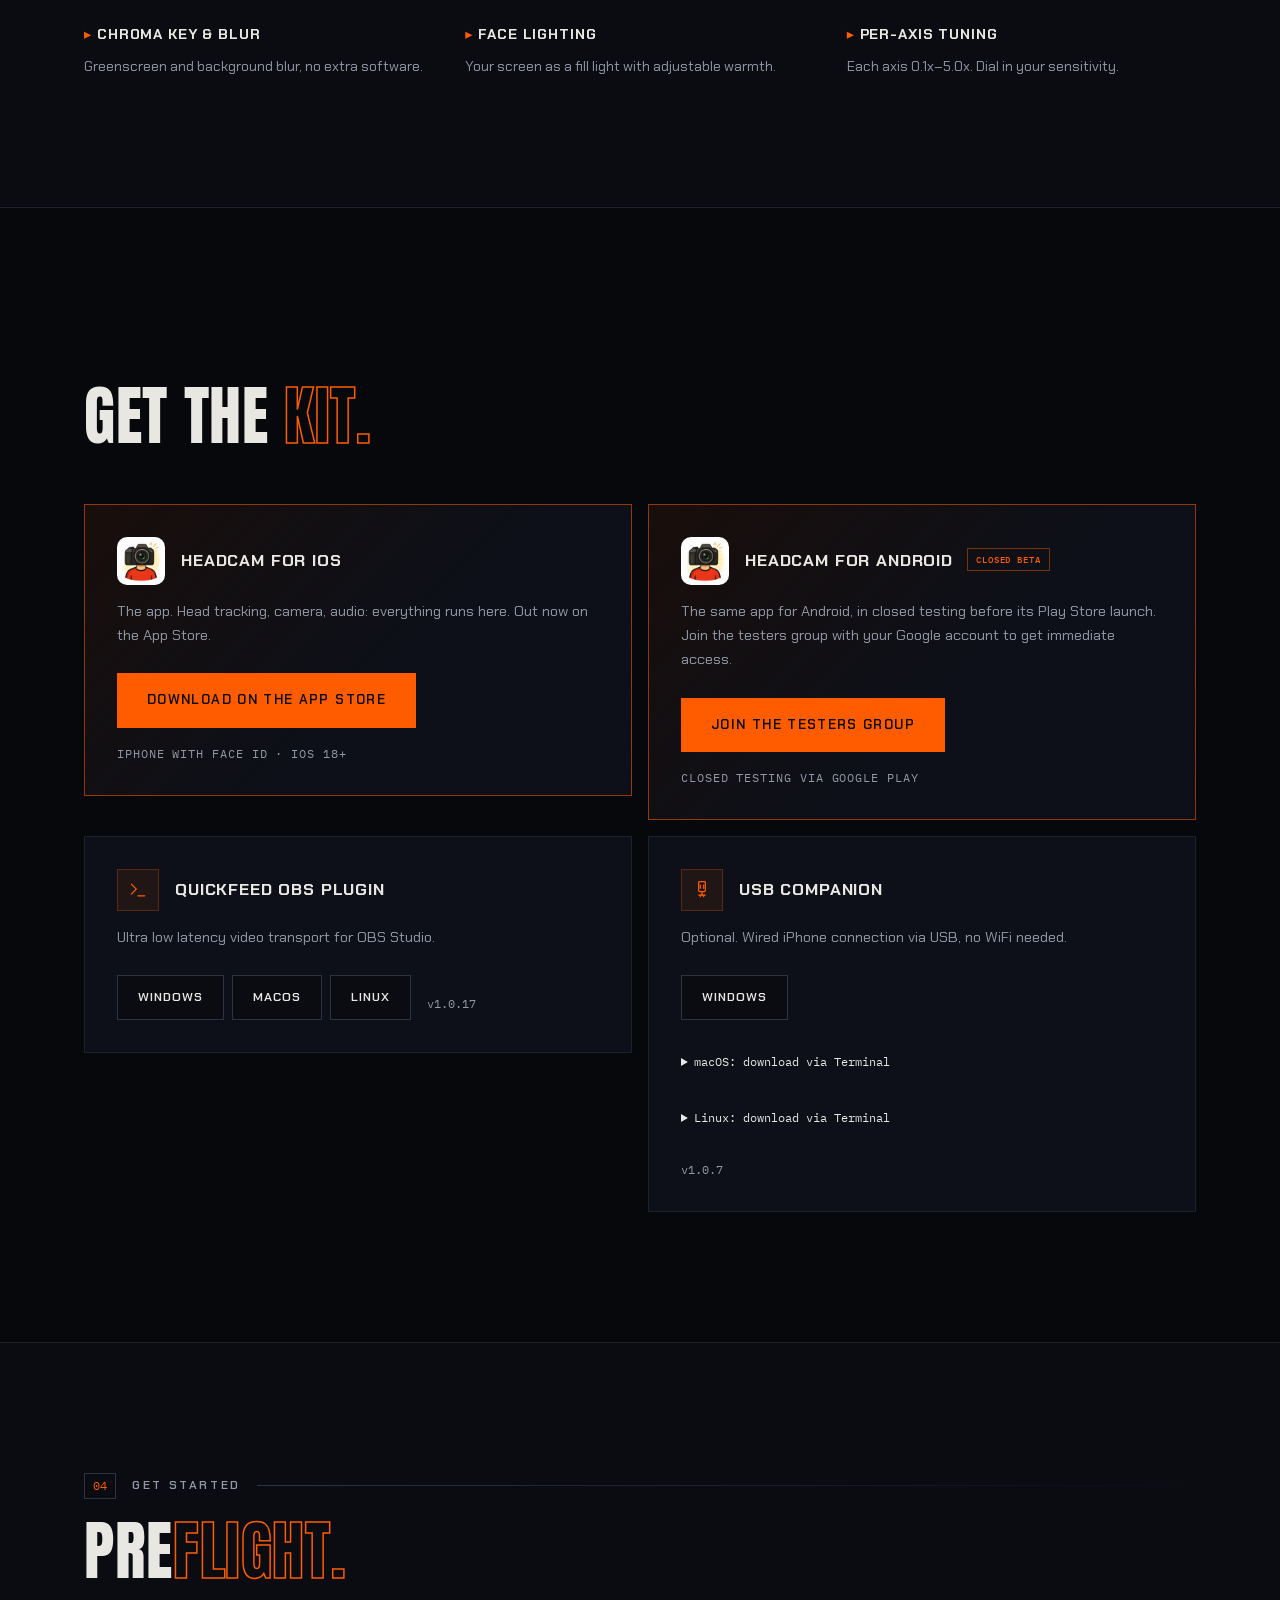
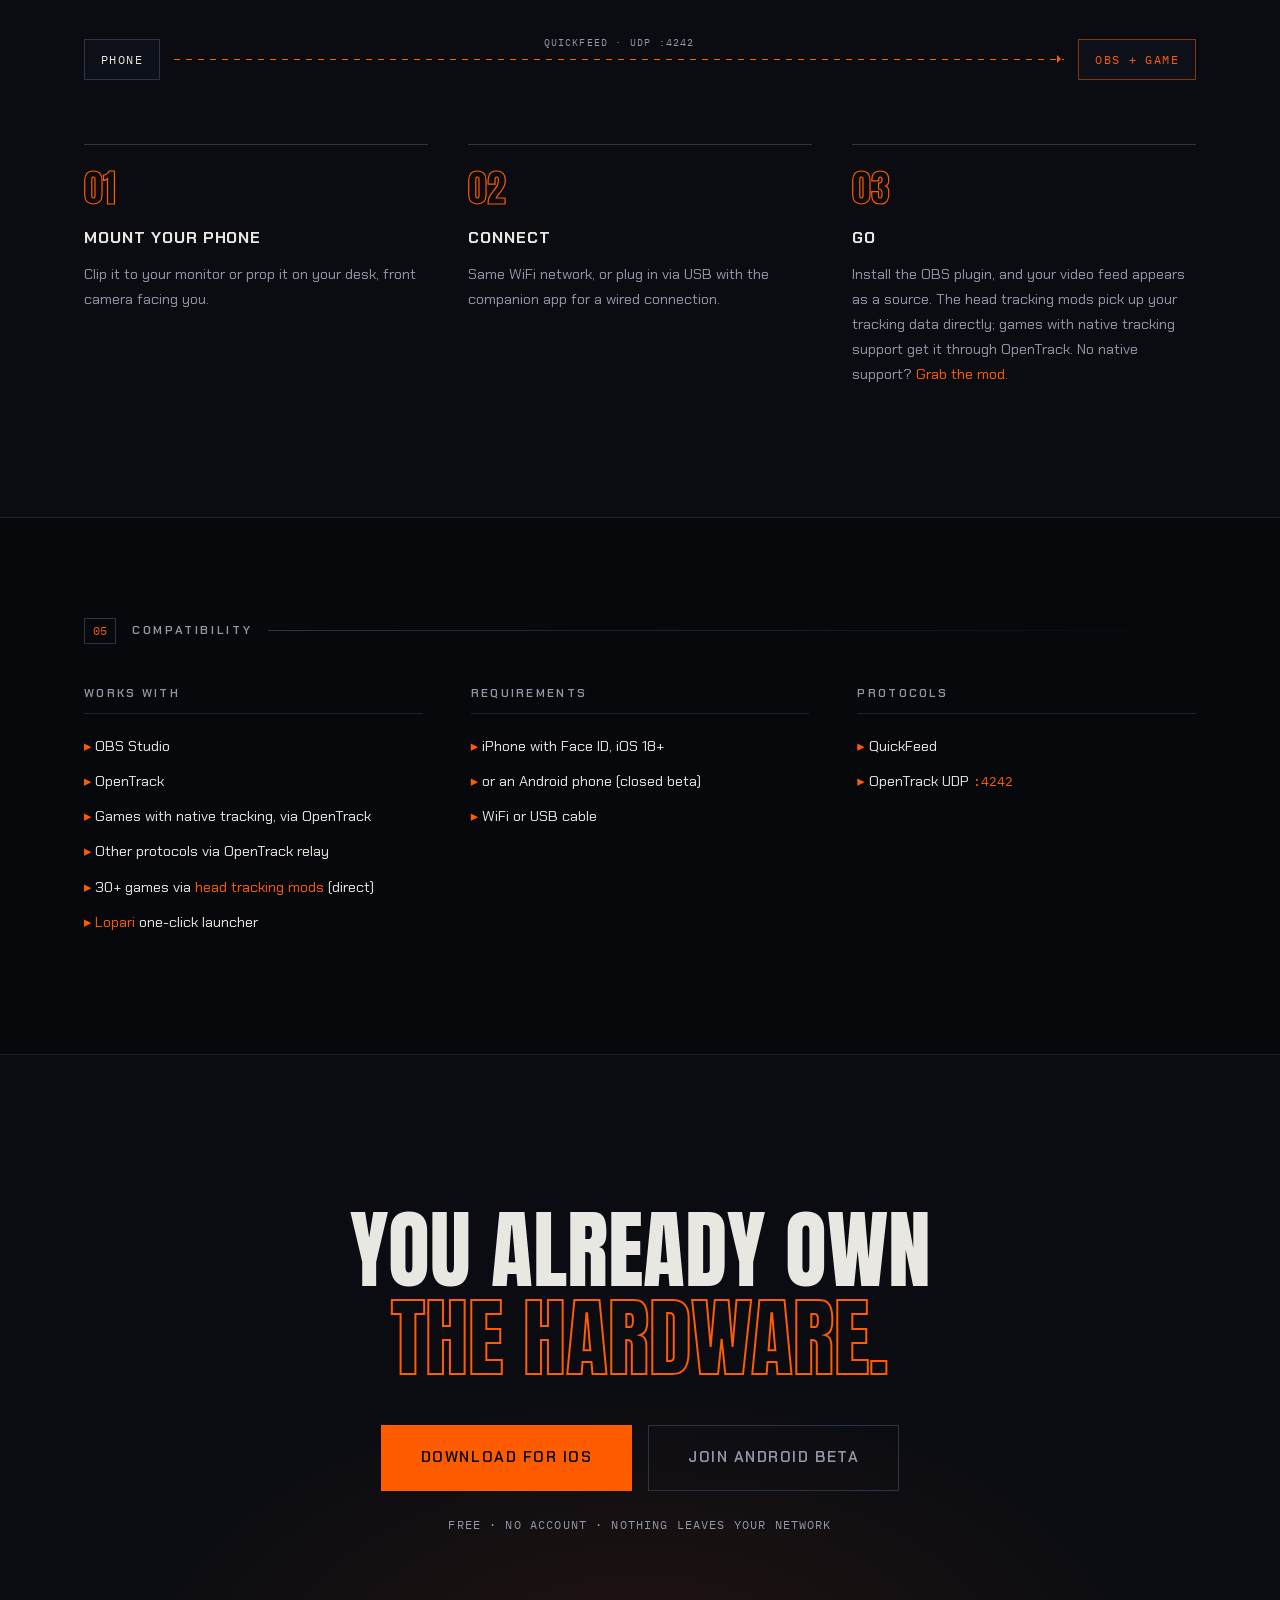
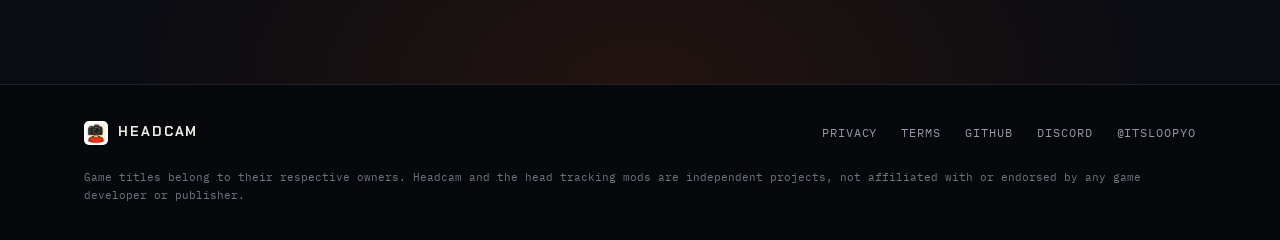
==== commit 8edfb9fb: "Strip em-dashes site-wide and clarify OpenTrack vs mod tracking paths" ====
--- a/index.html
+++ b/index.html
@@ -3,18 +3,18 @@
 <head>
   <meta charset="UTF-8">
   <meta name="viewport" content="width=device-width, initial-scale=1.0">
-  <title>Headcam — iPhone &amp; Android head tracking for games and streaming</title>
-  <meta name="description" content="Move your head, the game follows. Headcam turns your phone into a 6DOF head tracker for games and a 1080p60 camera for OBS. Free on the App Store, Android beta open.">
+  <title>Headcam - iPhone &amp; Android head tracking for games and streaming</title>
+  <meta name="description" content="Move your head, the game follows. Headcam turns your phone into a 6DOF head tracker for games and an ultra low latency camera for OBS. Free on the App Store, Android beta open.">
   <meta name="theme-color" content="#07080c">
   <meta property="og:type" content="website">
   <meta property="og:site_name" content="Headcam">
   <meta property="og:url" content="https://headcam.app/">
-  <meta property="og:title" content="Headcam — iPhone &amp; Android head tracking for games and streaming">
-  <meta property="og:description" content="Move your head, the game follows. Headcam turns your phone into a 6DOF head tracker for games and a 1080p60 camera for OBS. Free on the App Store, Android beta open.">
+  <meta property="og:title" content="Headcam - iPhone &amp; Android head tracking for games and streaming">
+  <meta property="og:description" content="Move your head, the game follows. Headcam turns your phone into a 6DOF head tracker for games and an ultra low latency camera for OBS. Free on the App Store, Android beta open.">
   <meta property="og:image" content="https://headcam.app/assets/images/app-icon.png">
   <meta name="twitter:card" content="summary">
-  <meta name="twitter:title" content="Headcam — iPhone &amp; Android head tracking for games and streaming">
-  <meta name="twitter:description" content="Move your head, the game follows. Headcam turns your phone into a 6DOF head tracker for games and a 1080p60 camera for OBS. Free on the App Store, Android beta open.">
+  <meta name="twitter:title" content="Headcam - iPhone &amp; Android head tracking for games and streaming">
+  <meta name="twitter:description" content="Move your head, the game follows. Headcam turns your phone into a 6DOF head tracker for games and an ultra low latency camera for OBS. Free on the App Store, Android beta open.">
   <meta name="twitter:image" content="https://headcam.app/assets/images/app-icon.png">
   <link rel="icon" type="image/x-icon" href="favicon.ico">
   <link rel="icon" type="image/png" sizes="32x32" href="assets/images/favicon-32x32.png">
@@ -32,7 +32,7 @@
     "name": "Headcam",
     "operatingSystem": "iOS, Android",
     "applicationCategory": "UtilitiesApplication",
-    "description": "Headcam turns your phone into a 6DOF head tracker for games and a 1080p60 camera for OBS.",
+    "description": "Headcam turns your phone into a 6DOF head tracker for games and an ultra low latency camera for OBS.",
     "url": "https://headcam.app/",
     "installUrl": "https://apps.apple.com/us/app/headcam/id6759300260",
     "offers": { "@type": "Offer", "price": "0", "priceCurrency": "USD" }
@@ -80,7 +80,7 @@
         <video class="hero-app-shot" src="img/hero-demo.mp4" poster="img/hero-demo-poster.jpg" width="800" height="450" autoplay muted loop playsinline></video>
       </div>
       <div class="hero-copy">
-        <p class="hero-sub">Your phone tracks your face 60 times a second. Headcam turns that into 6DOF head tracking for your games and a 1080p60 camera for OBS.</p>
+        <p class="hero-sub">Your phone tracks your face 60 times a second. Headcam turns that into 6DOF head tracking for your games and an ultra low latency camera for OBS.</p>
         <p class="hero-pitch"><s>TrackIR</s><s>Head clip</s><s>Webcam</s><em>Just your phone.</em></p>
         <div class="hero-actions">
           <a href="https://apps.apple.com/us/app/headcam/id6759300260" class="btn btn-primary">Download for iOS</a>
@@ -92,7 +92,7 @@
   </header>
 
   <!-- Games marquee -->
-  <div class="marquee" aria-label="Works with DCS World, Skyrim, Microsoft Flight Simulator, Cyberpunk 2077, Subnautica, iRacing, Outer Wilds, Star Citizen, Resident Evil Village, Euro Truck Simulator 2, Valheim, Firewatch, Dying Light 2, Return of the Obra Dinn, any OpenTrack UDP game, and 30+ games via mods">
+  <div class="marquee" aria-label="Works with DCS World, Skyrim, Microsoft Flight Simulator, Cyberpunk 2077, Subnautica, iRacing, Outer Wilds, Star Citizen, Resident Evil Village, Euro Truck Simulator 2, Valheim, Firewatch, Dying Light 2, Return of the Obra Dinn, games with native tracking support via OpenTrack, and 30+ games via mods">
     <div class="marquee-track" aria-hidden="true">
       <ul class="marquee-list">
         <li>DCS World</li><li>Skyrim</li><li>MS Flight Simulator</li><li>Cyberpunk 2077</li><li>Subnautica</li><li>iRacing</li><li>Outer Wilds</li><li>Star Citizen</li><li>Resident Evil Village</li><li>Euro Truck Simulator 2</li><li>Valheim</li><li>Firewatch</li><li>Dying Light 2</li><li>Obra Dinn</li><li class="mq-accent">+ new mods regularly</li>
@@ -121,7 +121,7 @@
             <path d="M24 8v12M11 32l9.5-5.5M37 32l-9.5-5.5"/>
           </svg>
           <h3>Sims &amp; cockpits</h3>
-          <p>Check your six in DCS. Look into the apex in iRacing. Scan instruments in MSFS, mirrors in ETS2. Native OpenTrack support, straight from your phone.</p>
+          <p>Check your six in DCS. Look into the apex in iRacing. Scan instruments in MSFS, mirrors in ETS2. Your phone feeds OpenTrack, OpenTrack feeds the sim.</p>
         </div>
         <div class="usecase panel reveal">
           <span class="panel-mode">MODE//WRLD</span>
@@ -130,7 +130,7 @@
             <circle cx="33" cy="13" r="4"/>
           </svg>
           <h3>Open worlds &amp; adventures</h3>
-          <p>Subnautica's depths, Outer Wilds' skies, Skyrim at eye level — single-player worlds feel different when you can actually look around in them. Free community mods make it happen.</p>
+          <p>Subnautica's depths, Outer Wilds' skies, Skyrim at eye level. Single-player worlds feel different when you can actually look around in them. Free, open-source community mods make it happen.</p>
         </div>
         <div class="usecase panel reveal">
           <span class="panel-mode">MODE//LIVE</span>
@@ -140,14 +140,14 @@
             <path d="M6 10c2.5 2.5 2.5 5.5 0 8M42 38c-2.5-2.5-2.5-5.5 0-8"/>
           </svg>
           <h3>Streaming</h3>
-          <p>A face cam that moves with you — lean in, look around, react. Plus greenscreen, audio, and lighting built in. One app replaces a webcam and a pile of OBS filters.</p>
+          <p>A face cam that moves with you: lean in, look around, react. Plus greenscreen, audio, and lighting built in. One app replaces a webcam and a pile of OBS filters.</p>
         </div>
         <div class="usecase usecase--wide panel reveal">
           <span class="panel-mode">MODE//ALL</span>
           <div class="usecase-wide-grid">
             <div>
               <h3 class="usecase-wide-title">&hellip;and everything <em>else.</em></h3>
-              <p>Games without native tracking support can get it through free, open-source community mods — shared on GitHub and Nexus Mods, easy to install and just as easy to remove. 30+ games and counting, with new releases regularly. <a href="https://lopari.app" target="_blank" rel="noopener noreferrer">Lopari</a> launches any of them with tracking enabled in one click. The mods are free and always will be.</p>
+              <p>Games without native tracking support can get it through free, open-source community mods, shared on GitHub and Nexus Mods, easy to install and just as easy to remove. 30+ games and counting, with new releases regularly. <a href="https://lopari.app" target="_blank" rel="noopener noreferrer">Lopari</a> launches any of them with tracking enabled in one click. The mods are free and open source, and always will be.</p>
             </div>
             <div class="usecase-wide-actions">
               <a href="https://github.com/itsloopyo" target="_blank" rel="noopener noreferrer" class="btn btn-ghost btn-sm">Browse the mods <span class="arrow">&rarr;</span></a>
@@ -180,11 +180,11 @@
       <div class="primary-features">
         <div class="primary-feature panel reveal">
           <span class="primary-feature-label">Tracking&nbsp;//&nbsp;01</span>
-          <p class="primary-feature-desc">Full 6DOF at 60fps, via TrueDepth on iPhone, Accela-filtered on-device. Smooth before it ever leaves your phone. Direct to any OpenTrack UDP game, or route through OpenTrack for custom curves and other protocols. Per-axis sensitivity from 0.1x to 5.0x.</p>
+          <p class="primary-feature-desc">Full 6DOF at 60fps, via TrueDepth on iPhone and our custom tracking model on Android, Accela-filtered on-device. Smooth before it ever leaves your phone. The head tracking mods take the feed directly; for games with native tracking support, route it through OpenTrack for filtering, custom curves, and other protocols. Per-axis sensitivity from 0.1x to 5.0x.</p>
         </div>
         <div class="primary-feature panel reveal">
           <span class="primary-feature-label">Streaming&nbsp;//&nbsp;02</span>
-          <p class="primary-feature-desc">1080p60 video and noise-cancelled audio straight into OBS via QuickFeed — our ultra low latency transport. Chroma key, background blur, and face lighting built in. One app, one source.</p>
+          <p class="primary-feature-desc">1080p60 video and noise-cancelled audio straight into OBS via QuickFeed, our ultra low latency transport. Chroma key, background blur, and face lighting built in. One app, one source.</p>
         </div>
       </div>
 
@@ -221,7 +221,7 @@
             <img src="assets/images/app-icon.png" alt="Headcam" class="download-app-icon" width="48" height="48">
             <h3>Headcam for iOS</h3>
           </div>
-          <p class="download-card-desc">The app. Head tracking, camera, audio — everything runs here. Out now on the App Store.</p>
+          <p class="download-card-desc">The app. Head tracking, camera, audio: everything runs here. Out now on the App Store.</p>
           <div class="download-card-bottom">
             <a href="https://apps.apple.com/us/app/headcam/id6759300260" class="btn btn-primary">Download on the App Store</a>
             <span class="download-req">iPhone with Face ID &middot; iOS 18+</span>
@@ -233,7 +233,7 @@
             <img src="assets/images/app-icon.png" alt="Headcam" class="download-app-icon" width="48" height="48">
             <h3>Headcam for Android <span class="badge">Closed beta</span></h3>
           </div>
-          <p class="download-card-desc">The same app for Android, in closed testing before its Play Store launch. Join the testers group with your Google account to get access.</p>
+          <p class="download-card-desc">The same app for Android, in closed testing before its Play Store launch. Join the testers group with your Google account to get immediate access.</p>
           <div class="download-card-bottom">
             <a href="https://groups.google.com/g/headcam-testers" class="btn btn-primary">Join the Testers Group</a>
             <span class="download-req">Closed testing via Google Play</span>
@@ -265,20 +265,20 @@
             </div>
             <h3>USB Companion</h3>
           </div>
-          <p class="download-card-desc">Optional. Wired iPhone connection via USB — no WiFi needed.</p>
+          <p class="download-card-desc">Optional. Wired iPhone connection via USB, no WiFi needed.</p>
           <div class="download-card-bottom">
             <div class="download-platforms" data-headcam-usb-version="1.0.7">
               <a href="downloads/headcam-usb/headcam-usb-windows.zip" class="platform-btn">Windows</a>
             </div>
             <details class="download-note">
-              <summary>macOS — download via Terminal</summary>
+              <summary>macOS: download via Terminal</summary>
 <pre><code>curl -L https://headcam.app/downloads/headcam-usb/headcam-usb-macos.zip -o headcam-usb.zip
 unzip headcam-usb.zip
 chmod +x headcam-usb/headcam-usb
 ./headcam-usb/headcam-usb</code></pre>
             </details>
             <details class="download-note">
-              <summary>Linux — download via Terminal</summary>
+              <summary>Linux: download via Terminal</summary>
 <pre><code>curl -L https://headcam.app/downloads/headcam-usb/headcam-usb-linux.zip -o headcam-usb.zip
 unzip headcam-usb.zip
 chmod +x headcam-usb/headcam-usb
@@ -313,7 +313,7 @@
           <span class="setup-num">01</span>
           <div class="setup-content">
             <h3>Mount your phone</h3>
-            <p>Clip it to your monitor, prop it on your desk — face the front camera toward you.</p>
+            <p>Clip it to your monitor or prop it on your desk, front camera facing you.</p>
           </div>
         </div>
         <div class="setup-step reveal">
@@ -327,7 +327,7 @@
           <span class="setup-num">03</span>
           <div class="setup-content">
             <h3>Go</h3>
-            <p>Install the OBS plugin, and your video feed appears as a source. Tracking data flows straight to OpenTrack UDP games, or route through OpenTrack for others. No native support? <a href="https://github.com/itsloopyo" target="_blank" rel="noopener noreferrer">Grab the mod.</a></p>
+            <p>Install the OBS plugin, and your video feed appears as a source. The head tracking mods pick up your tracking data directly; games with native tracking support get it through OpenTrack. No native support? <a href="https://github.com/itsloopyo" target="_blank" rel="noopener noreferrer">Grab the mod.</a></p>
           </div>
         </div>
       </div>
@@ -348,9 +348,9 @@
           <ul>
             <li>OBS Studio</li>
             <li>OpenTrack</li>
-            <li>Any OpenTrack UDP game (direct)</li>
+            <li>Games with native tracking, via OpenTrack</li>
             <li>Other protocols via OpenTrack relay</li>
-            <li>30+ games via <a href="https://github.com/itsloopyo" target="_blank" rel="noopener noreferrer">head tracking mods</a></li>
+            <li>30+ games via <a href="https://github.com/itsloopyo" target="_blank" rel="noopener noreferrer">head tracking mods</a> (direct)</li>
             <li><a href="https://lopari.app" target="_blank" rel="noopener noreferrer">Lopari</a> one-click launcher</li>
           </ul>
         </div>
--- a/css/style.css
+++ b/css/style.css
@@ -1,5 +1,5 @@
 /* ============================================
-   Headcam.app — Night Cockpit HUD
+   Headcam.app - Night Cockpit HUD
    ============================================ */
 
 *,
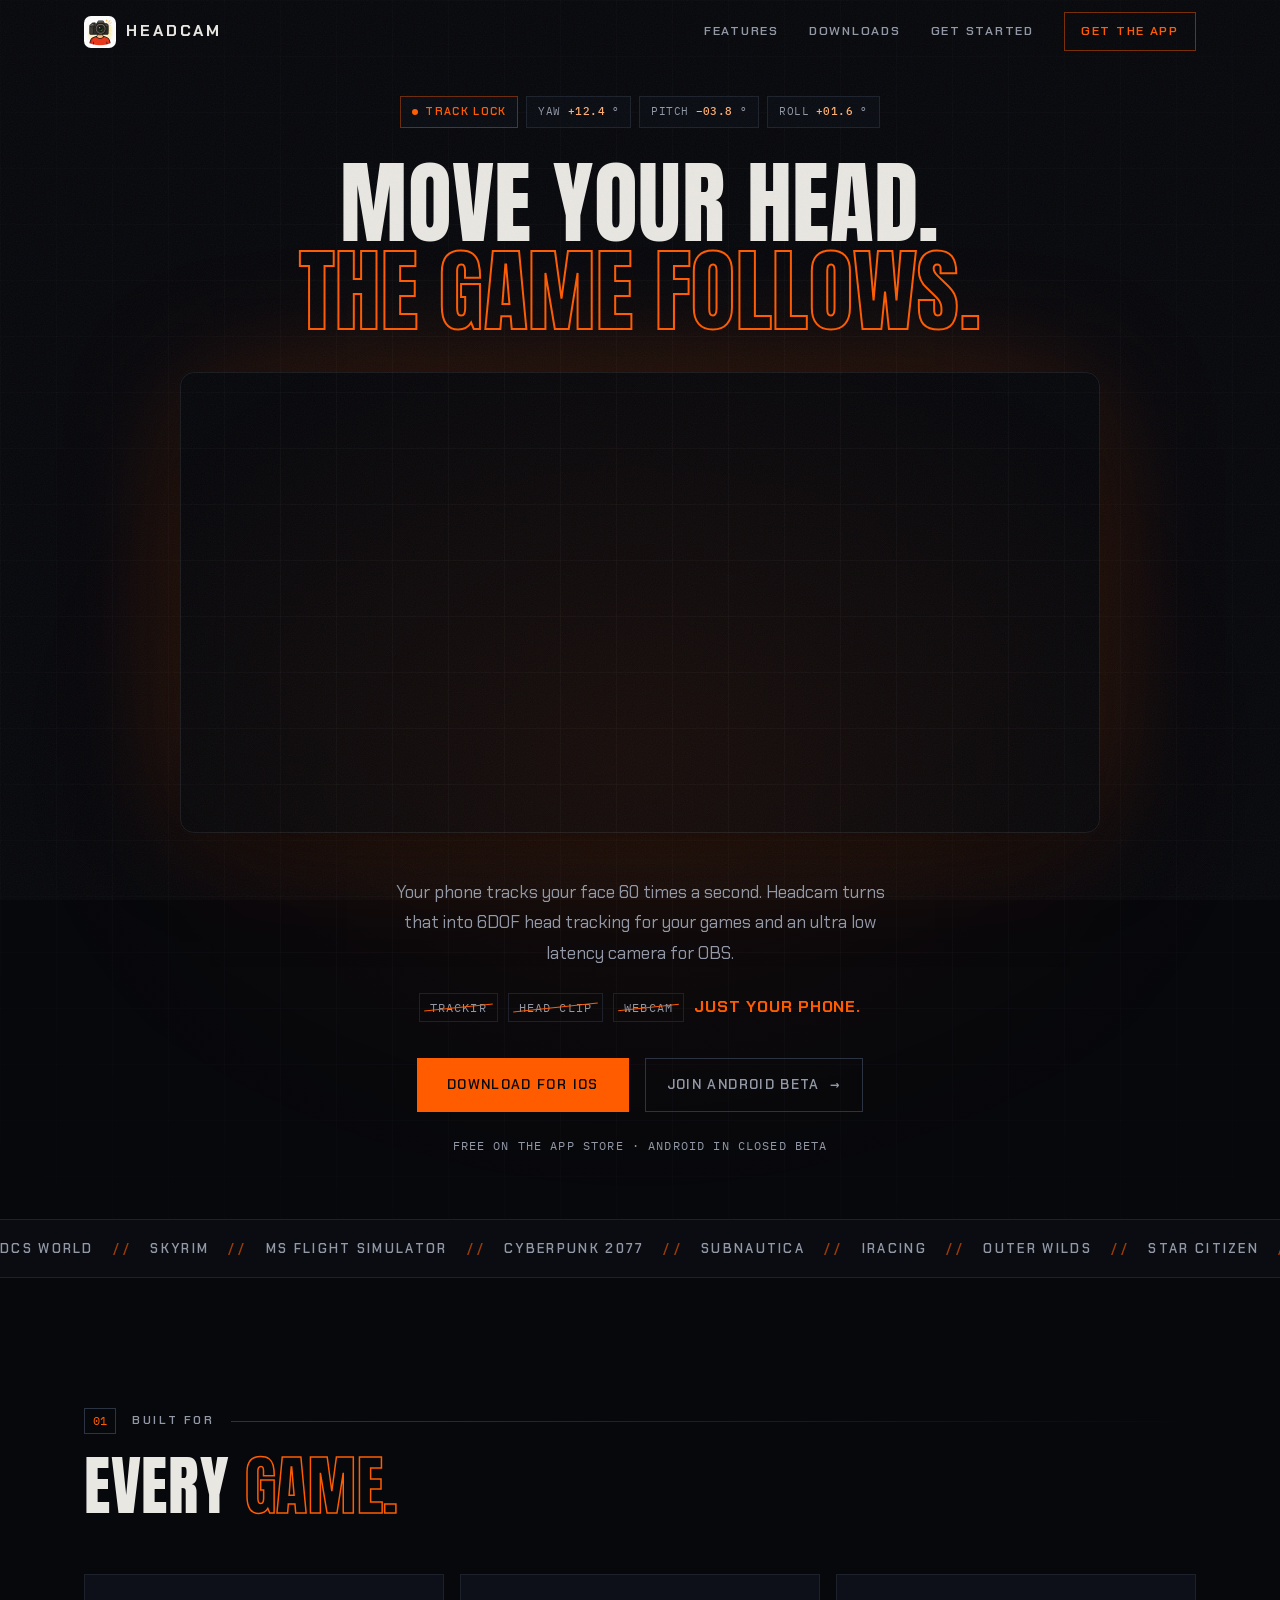
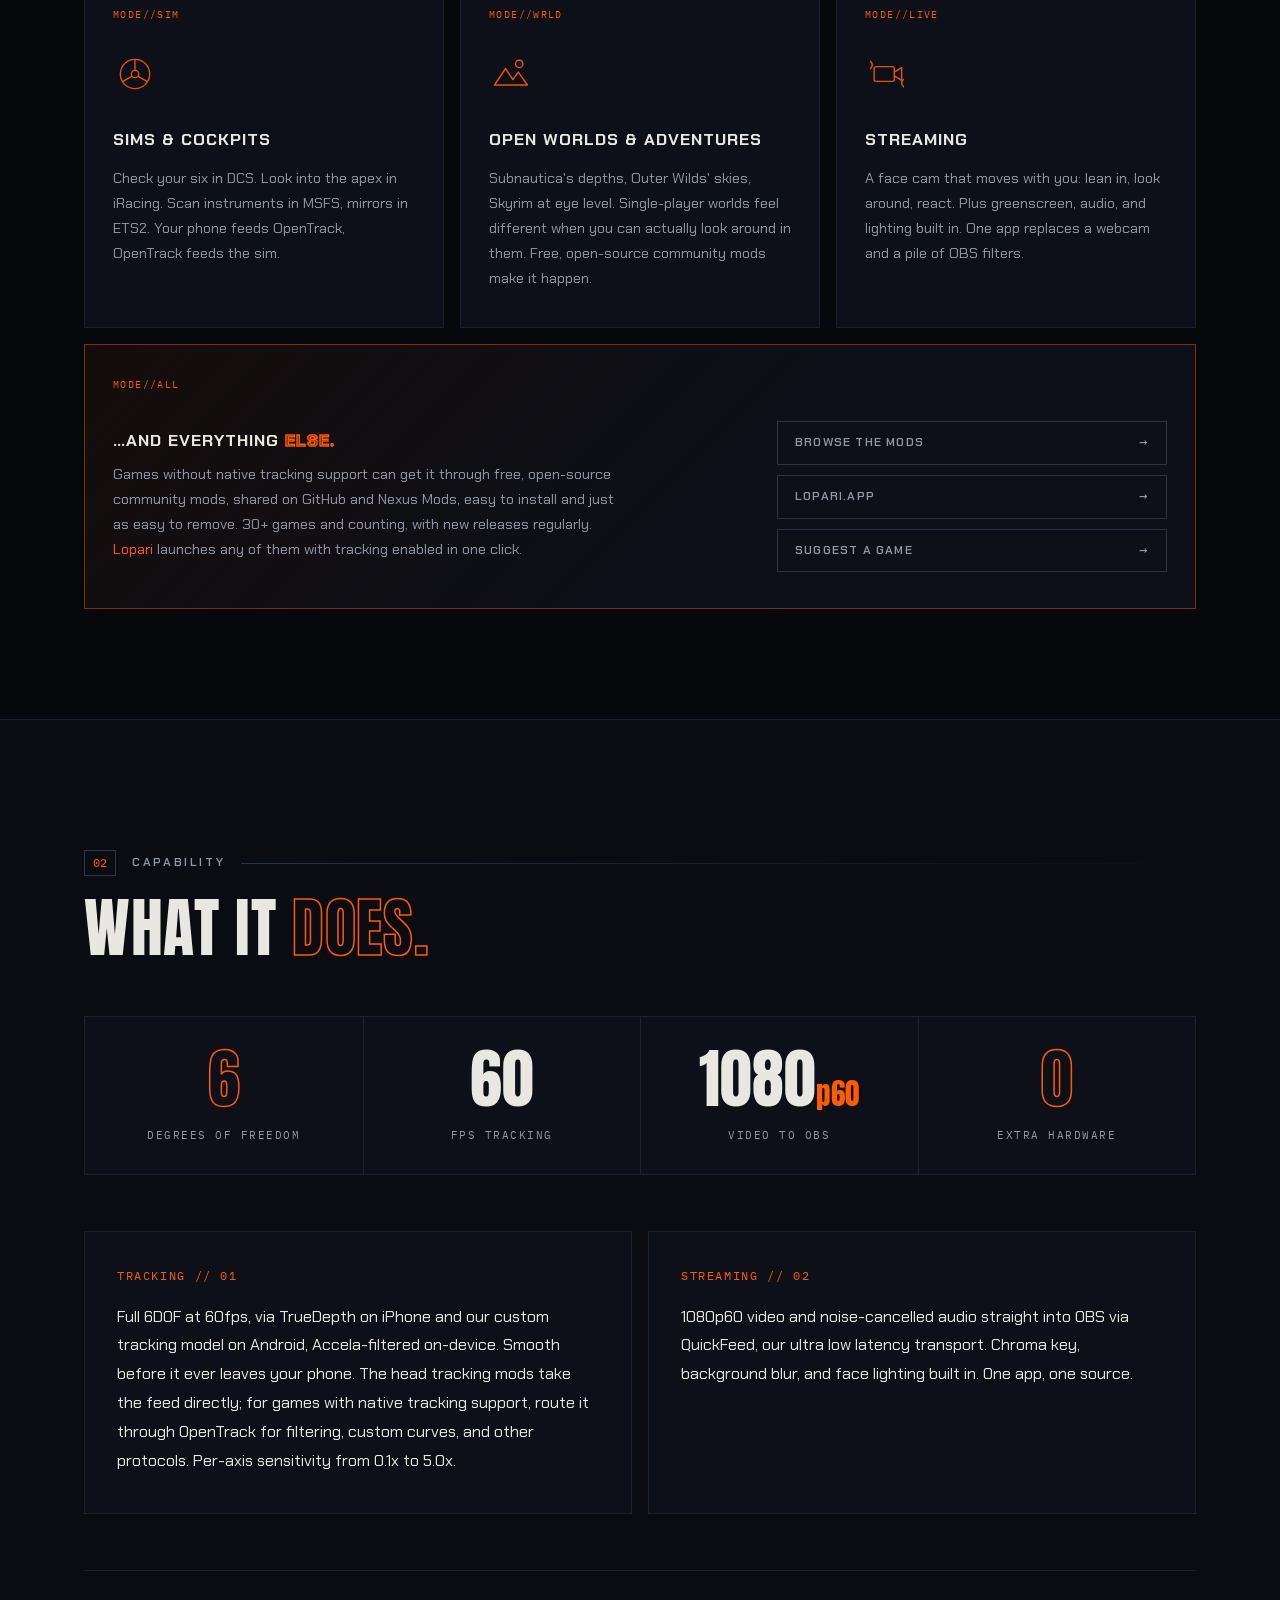
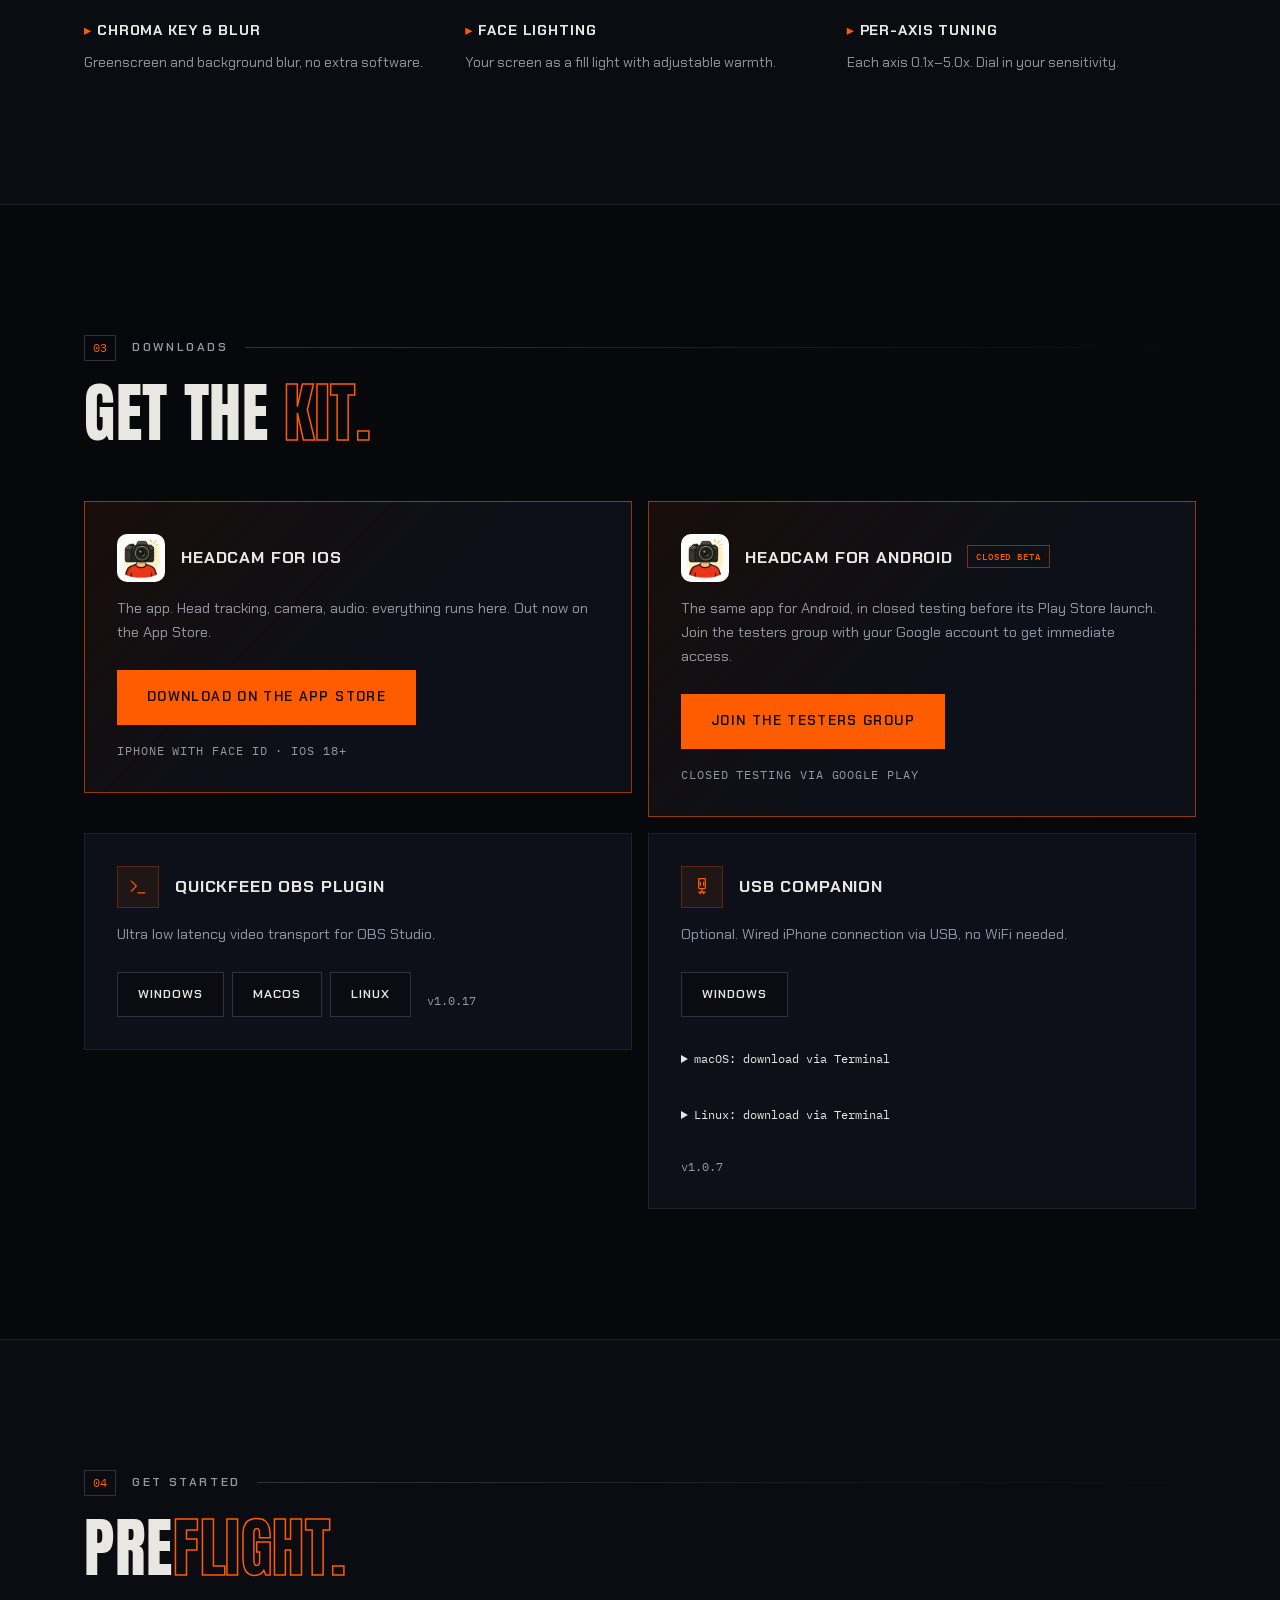
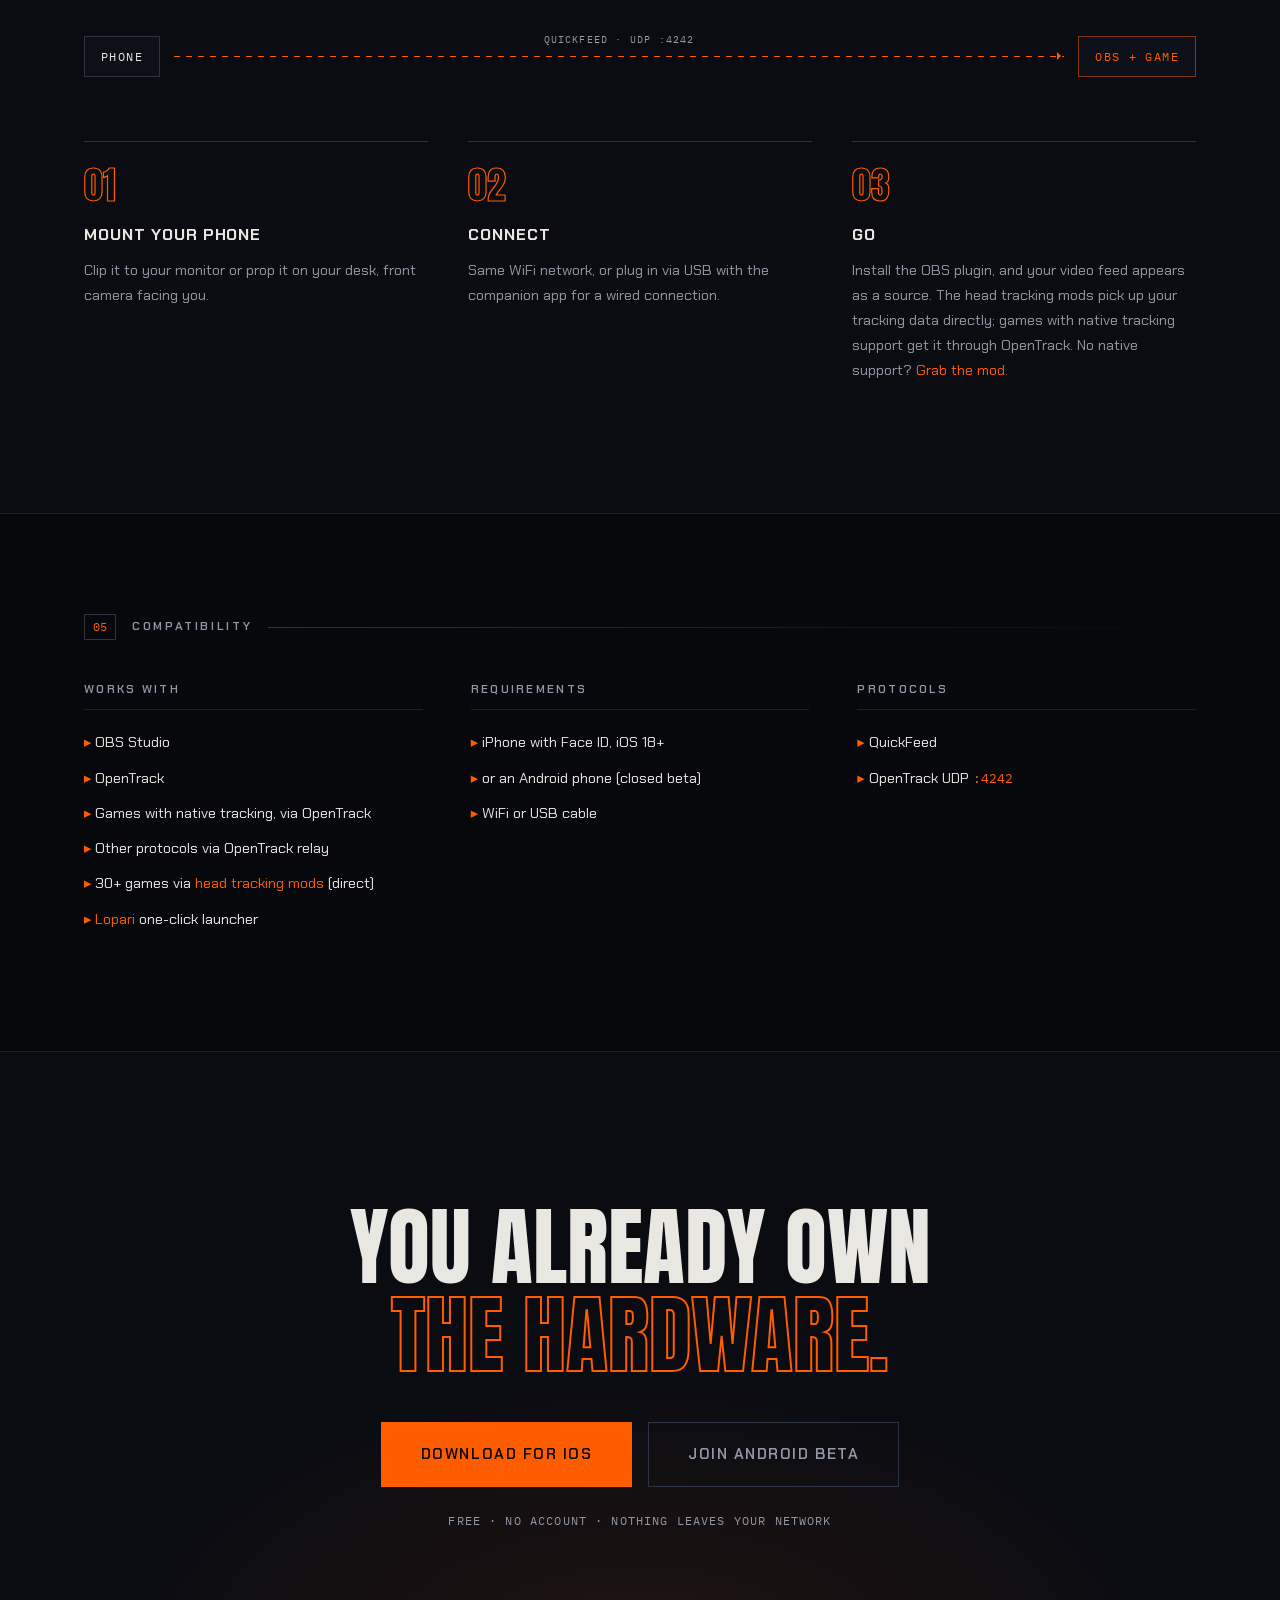
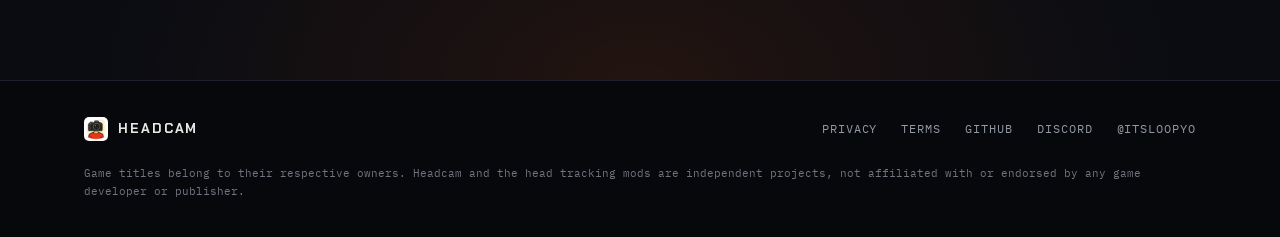
==== commit 84c0f53c: "Drop the forever promise from the mods blurb" ====
--- a/index.html
+++ b/index.html
@@ -147,7 +147,7 @@
           <div class="usecase-wide-grid">
             <div>
               <h3 class="usecase-wide-title">&hellip;and everything <em>else.</em></h3>
-              <p>Games without native tracking support can get it through free, open-source community mods, shared on GitHub and Nexus Mods, easy to install and just as easy to remove. 30+ games and counting, with new releases regularly. <a href="https://lopari.app" target="_blank" rel="noopener noreferrer">Lopari</a> launches any of them with tracking enabled in one click. The mods are free and open source, and always will be.</p>
+              <p>Games without native tracking support can get it through free, open-source community mods, shared on GitHub and Nexus Mods, easy to install and just as easy to remove. 30+ games and counting, with new releases regularly. <a href="https://lopari.app" target="_blank" rel="noopener noreferrer">Lopari</a> launches any of them with tracking enabled in one click.</p>
             </div>
             <div class="usecase-wide-actions">
               <a href="https://github.com/itsloopyo" target="_blank" rel="noopener noreferrer" class="btn btn-ghost btn-sm">Browse the mods <span class="arrow">&rarr;</span></a>
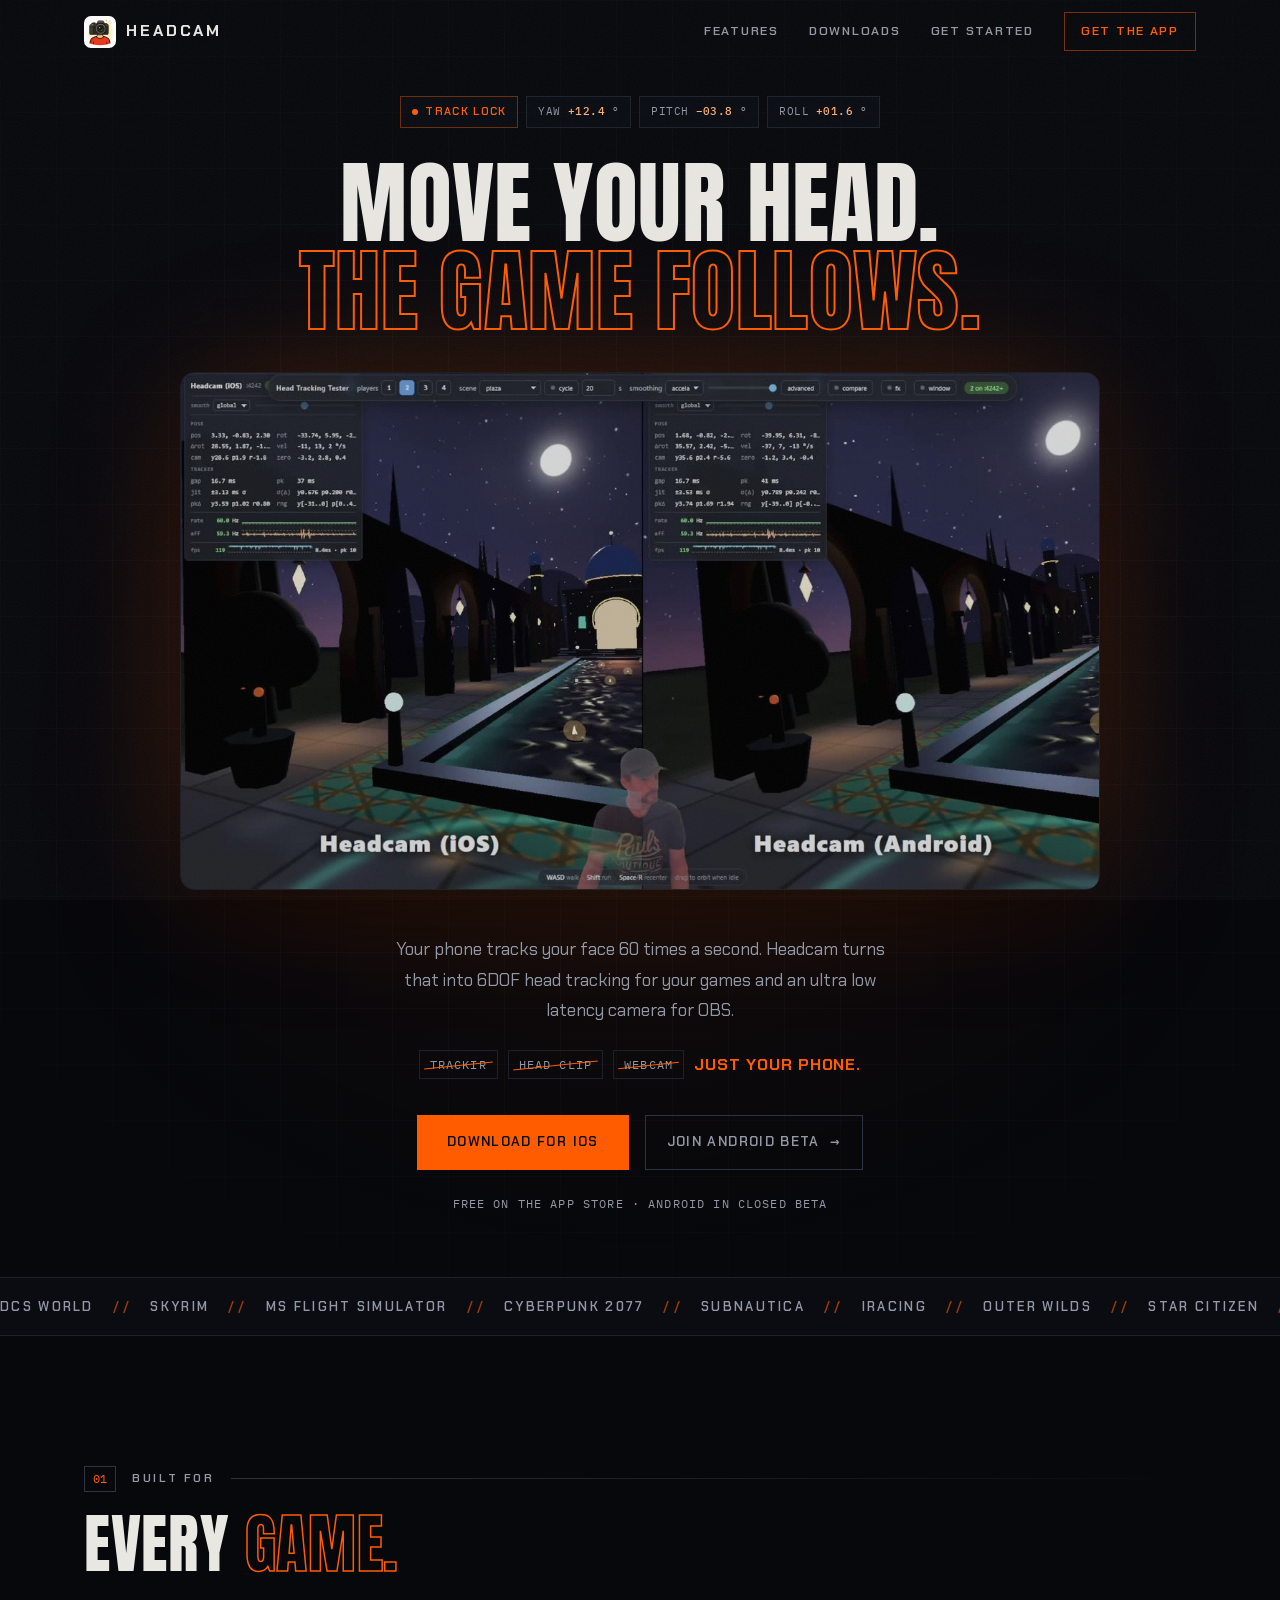
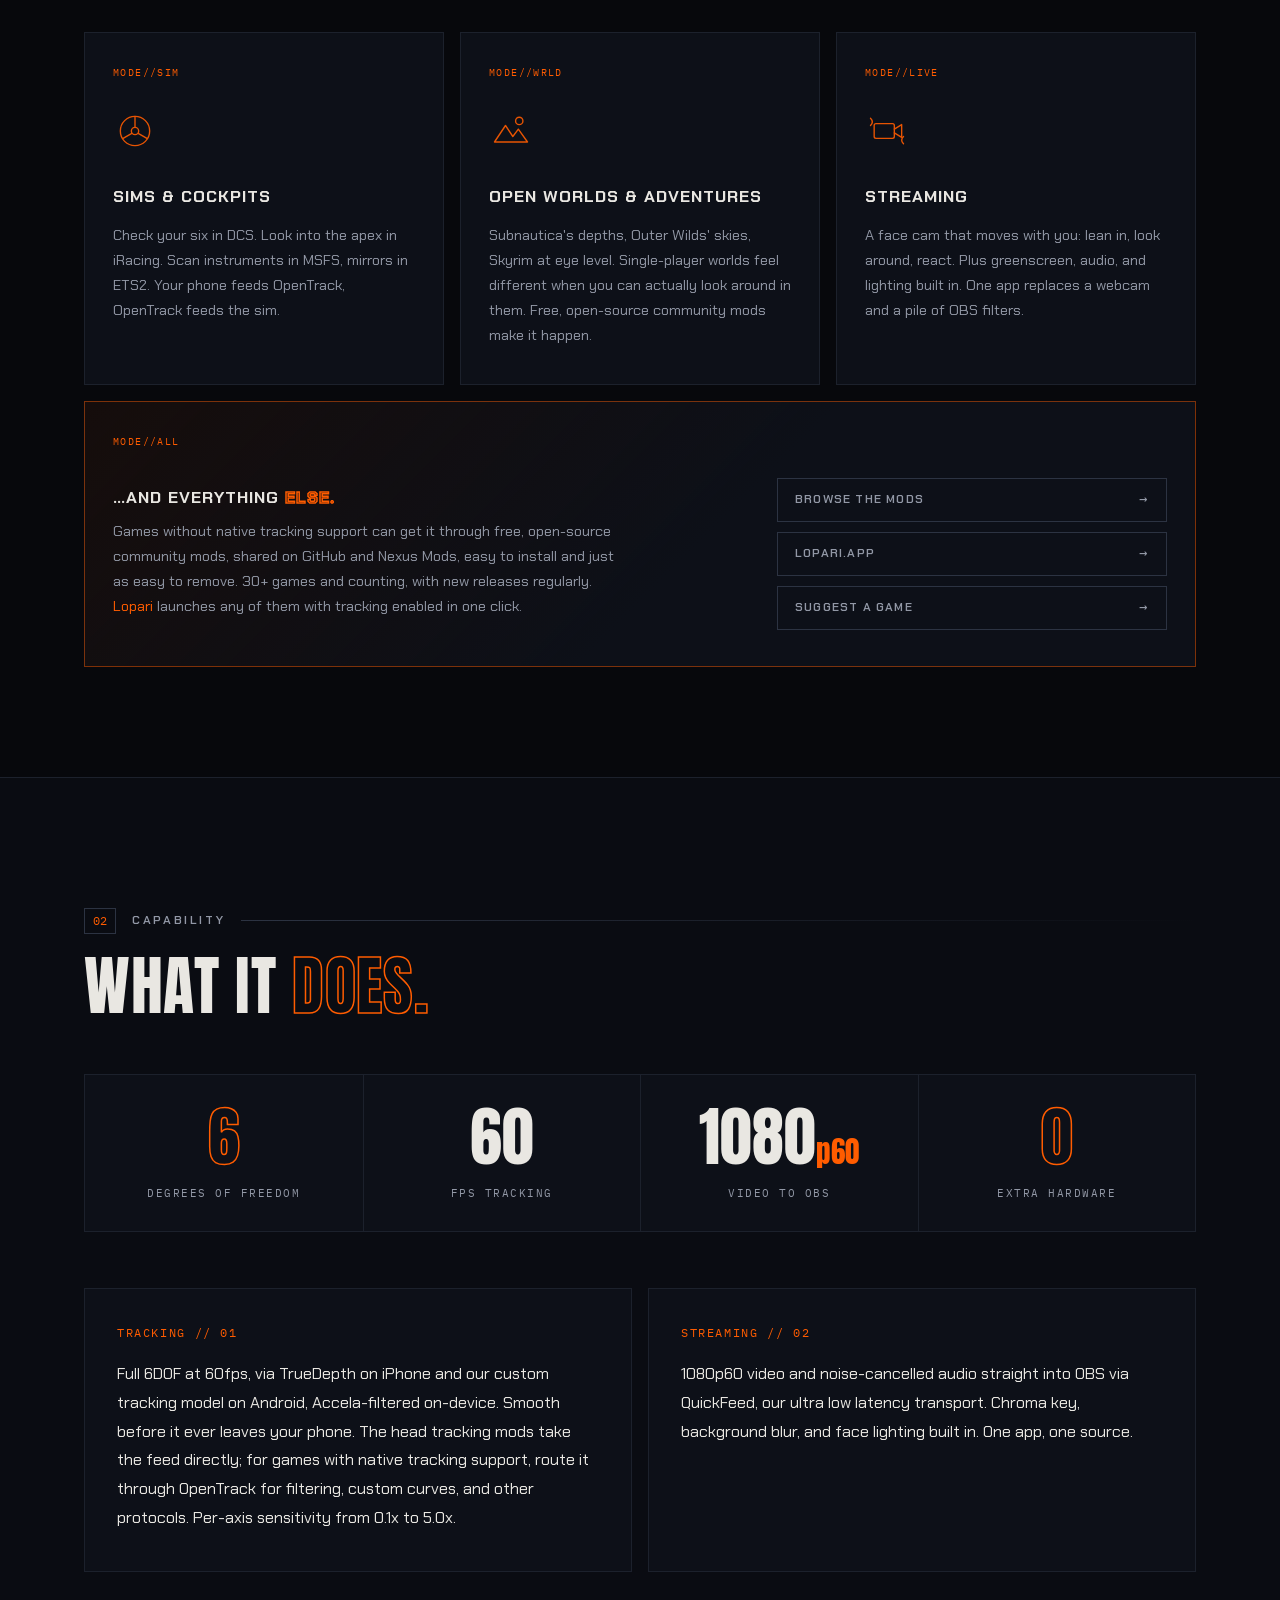
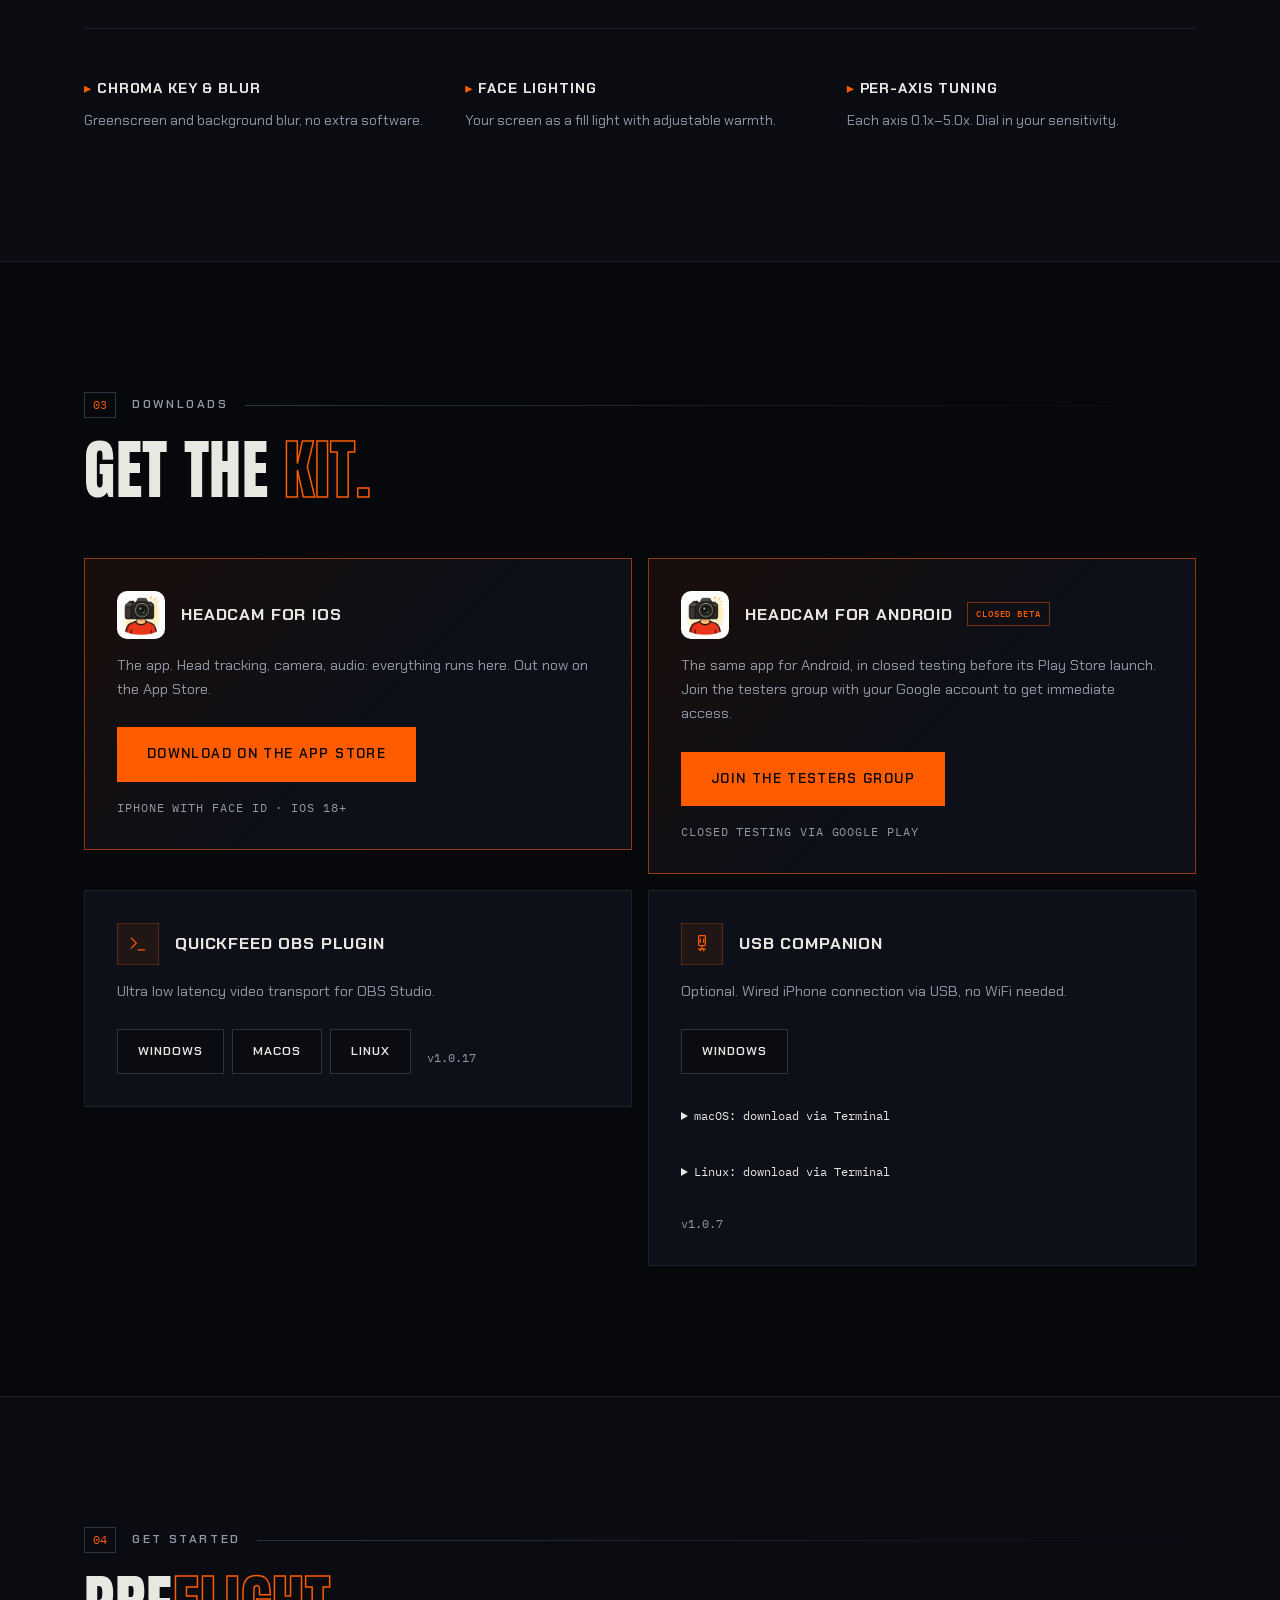
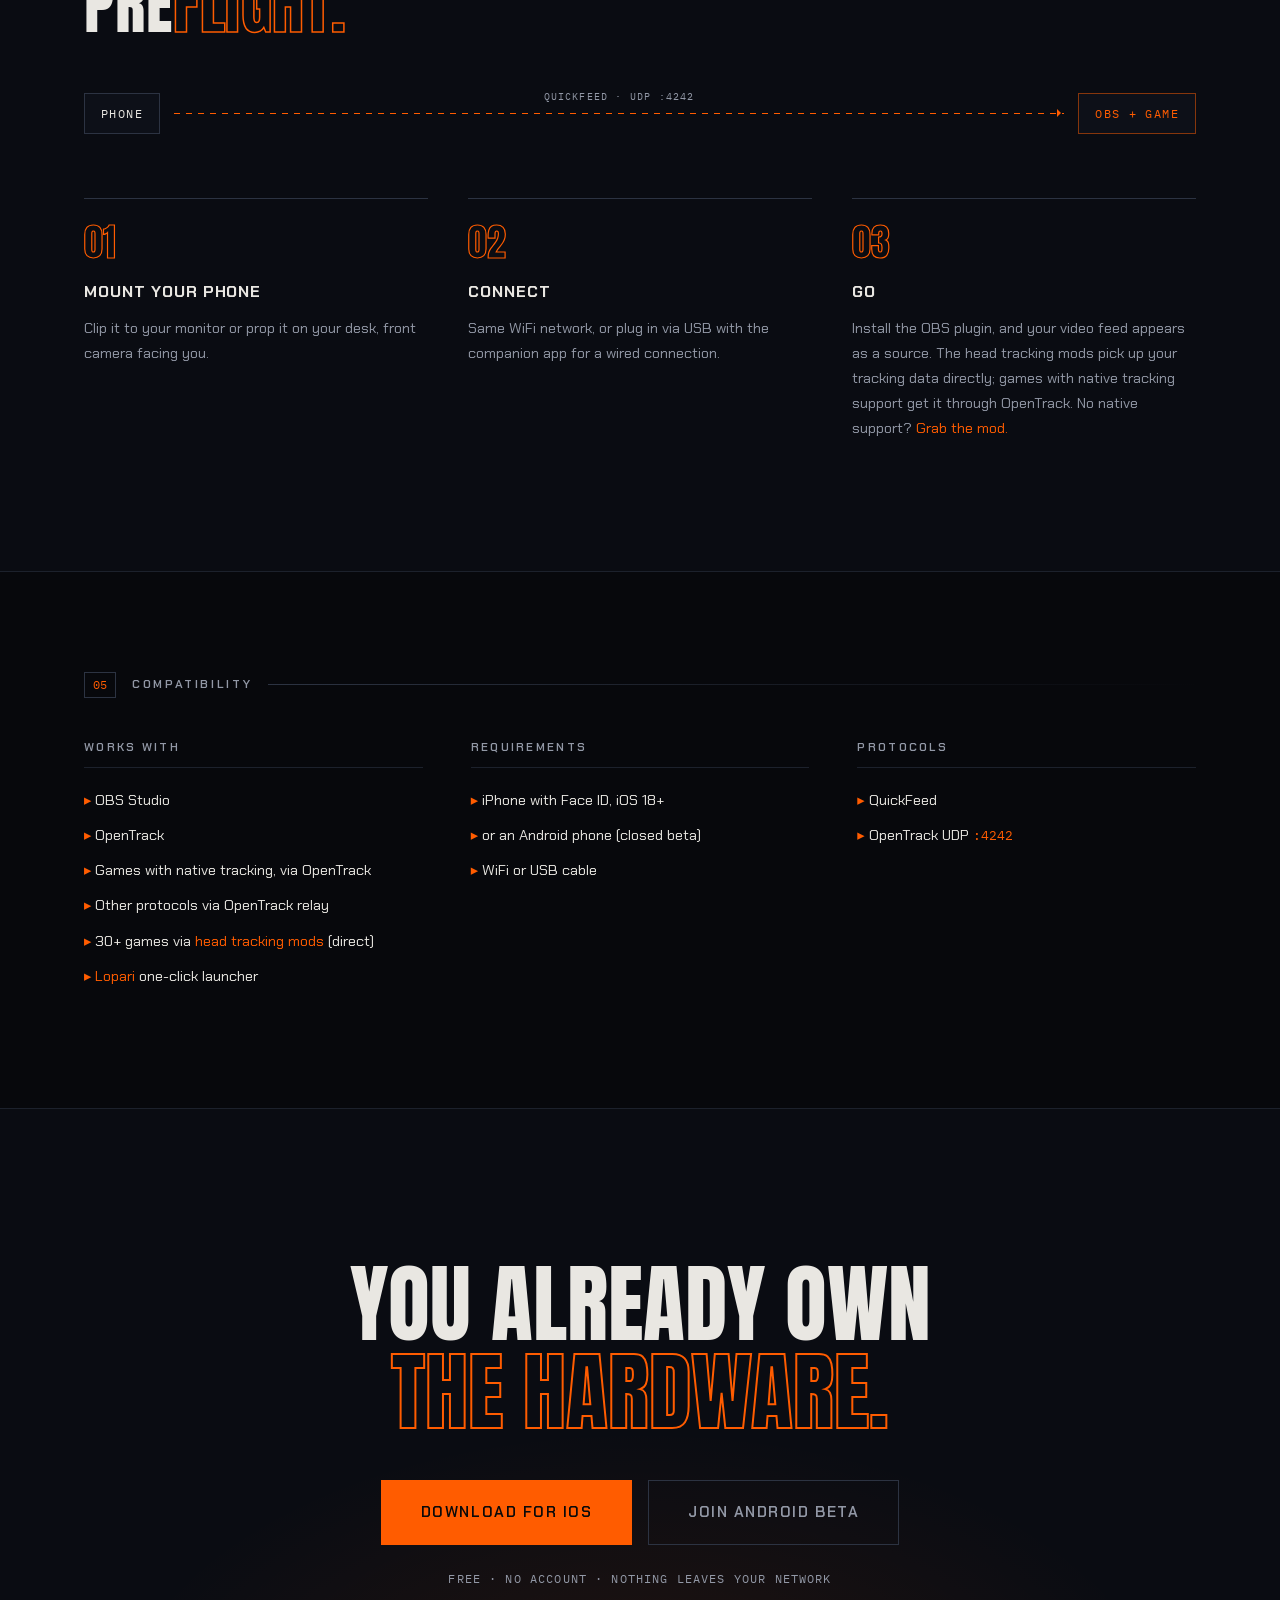
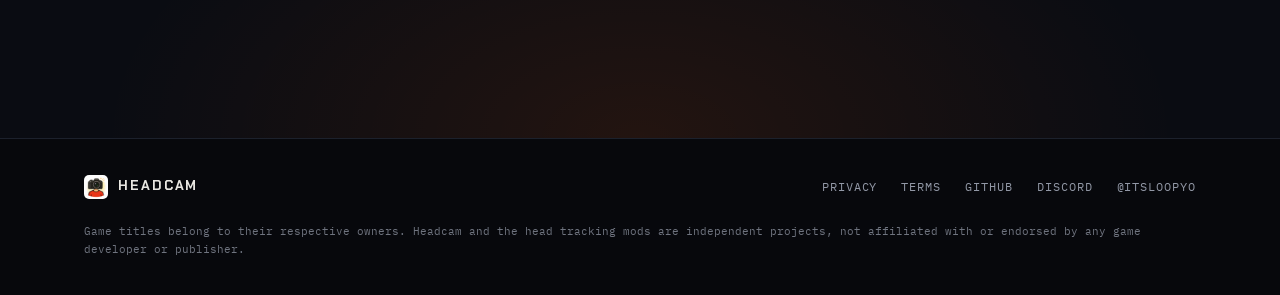
==== commit 78573d1d: "Swap hero video for the iOS vs Android tracking comparison" ====
--- a/index.html
+++ b/index.html
@@ -77,7 +77,7 @@
         </h1>
       </div>
       <div class="hero-visual" id="hero-visual" aria-hidden="true">
-        <video class="hero-app-shot" src="img/hero-demo.mp4" poster="img/hero-demo-poster.jpg" width="800" height="450" autoplay muted loop playsinline></video>
+        <video class="hero-app-shot" src="img/hero-compare.mp4" poster="img/hero-compare-poster.jpg" width="1280" height="720" autoplay muted loop playsinline></video>
       </div>
       <div class="hero-copy">
         <p class="hero-sub">Your phone tracks your face 60 times a second. Headcam turns that into 6DOF head tracking for your games and an ultra low latency camera for OBS.</p>
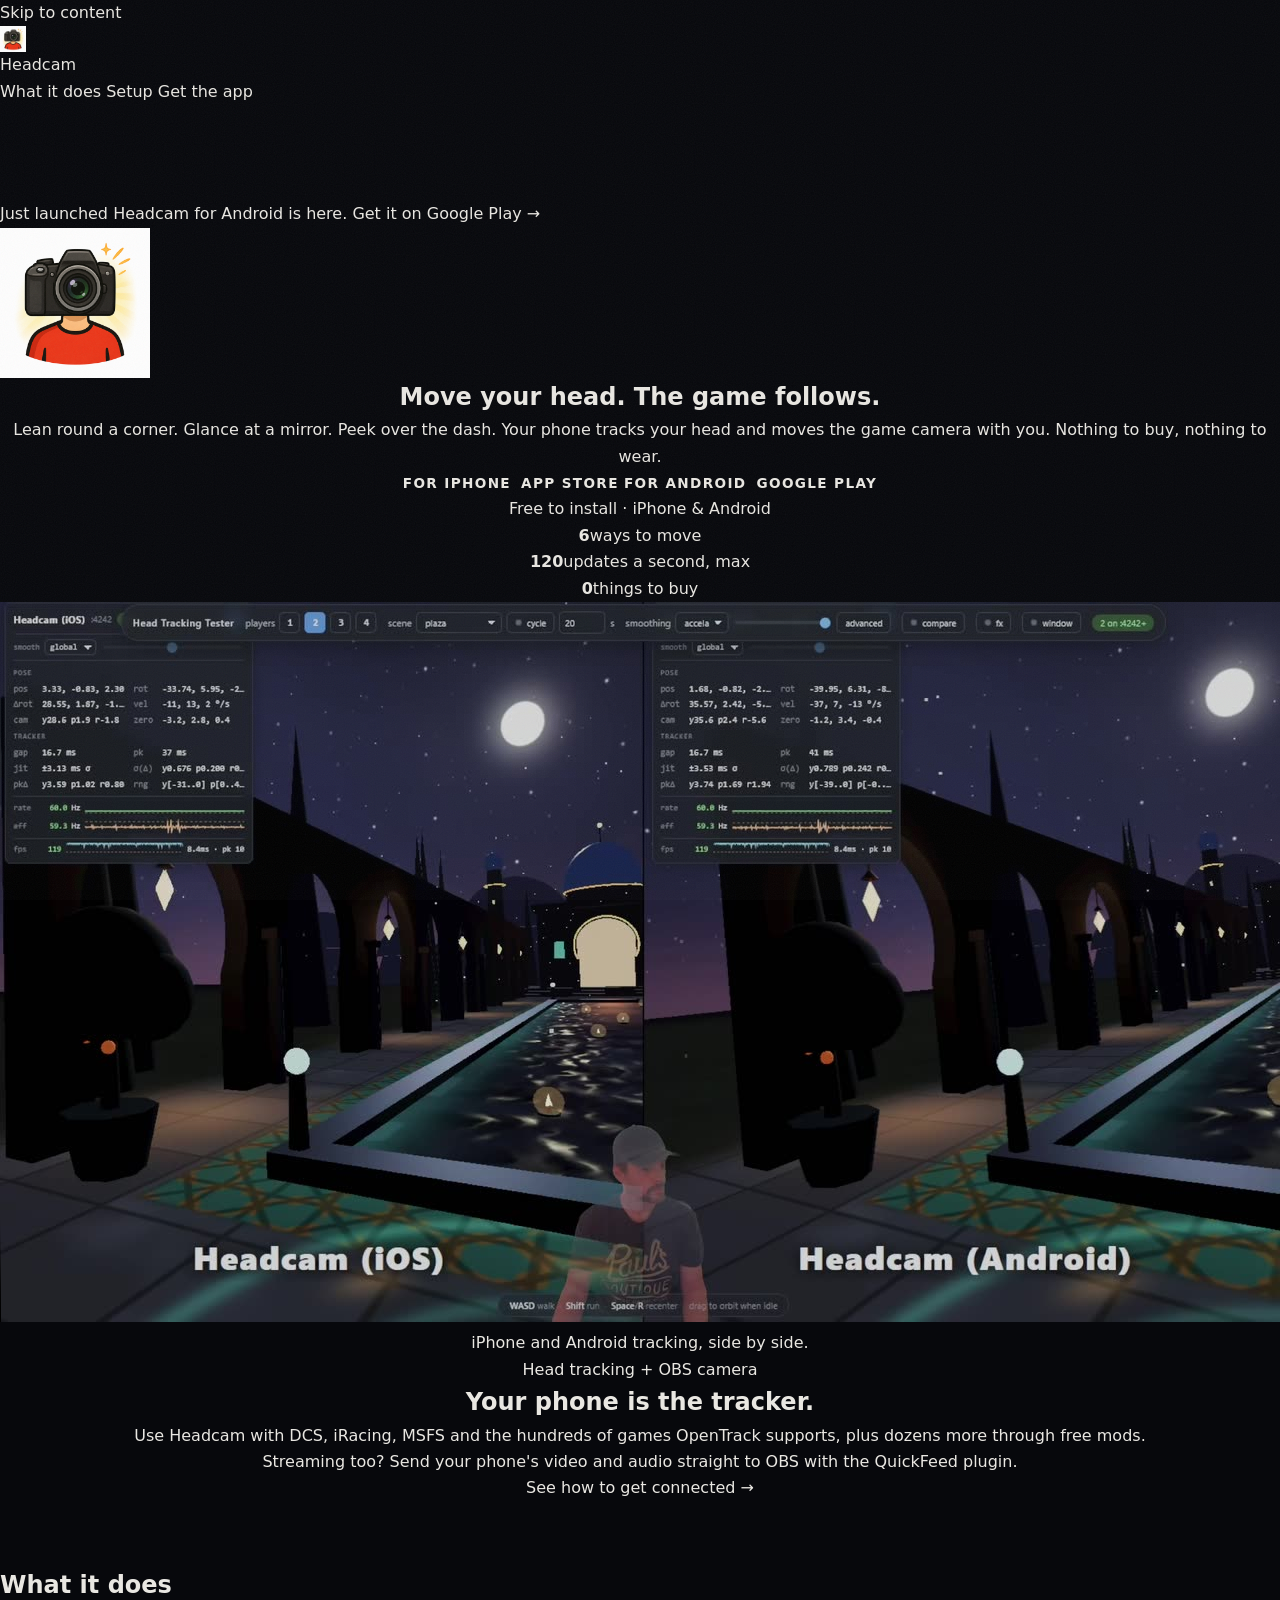
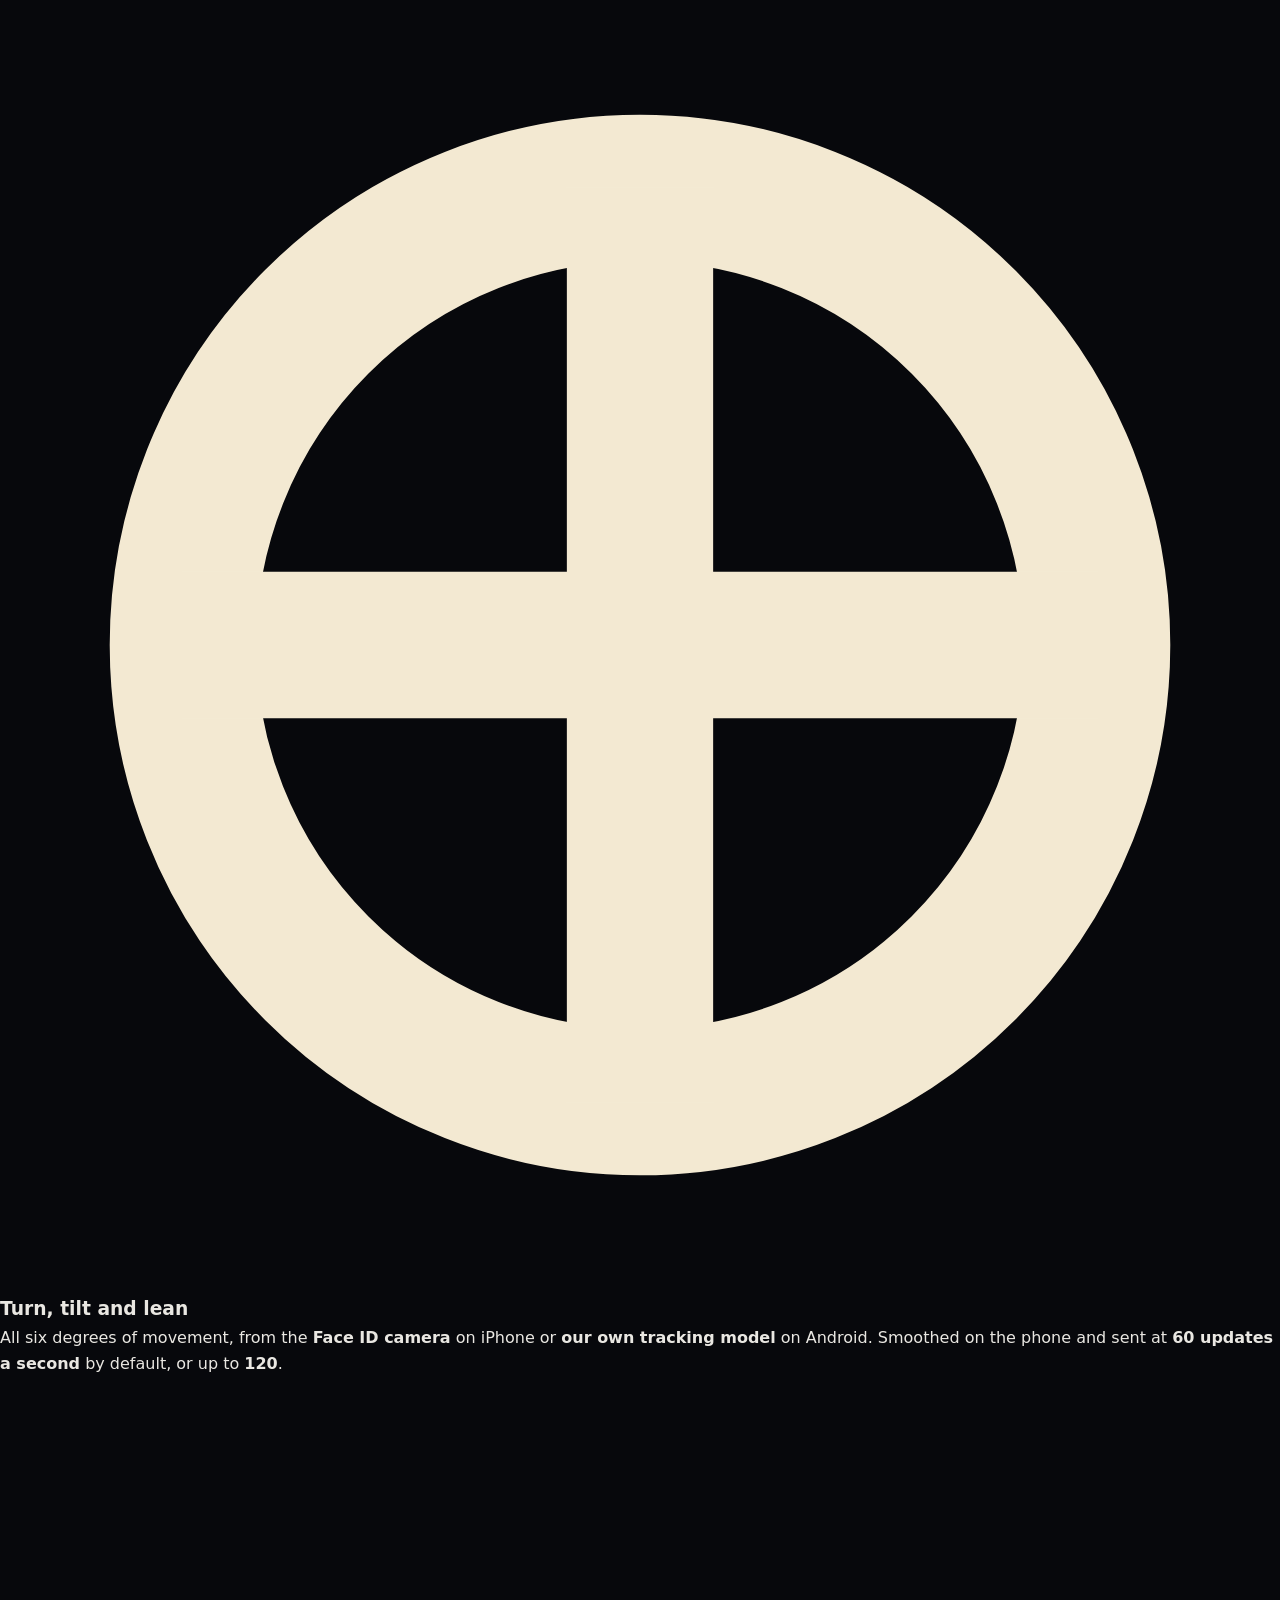
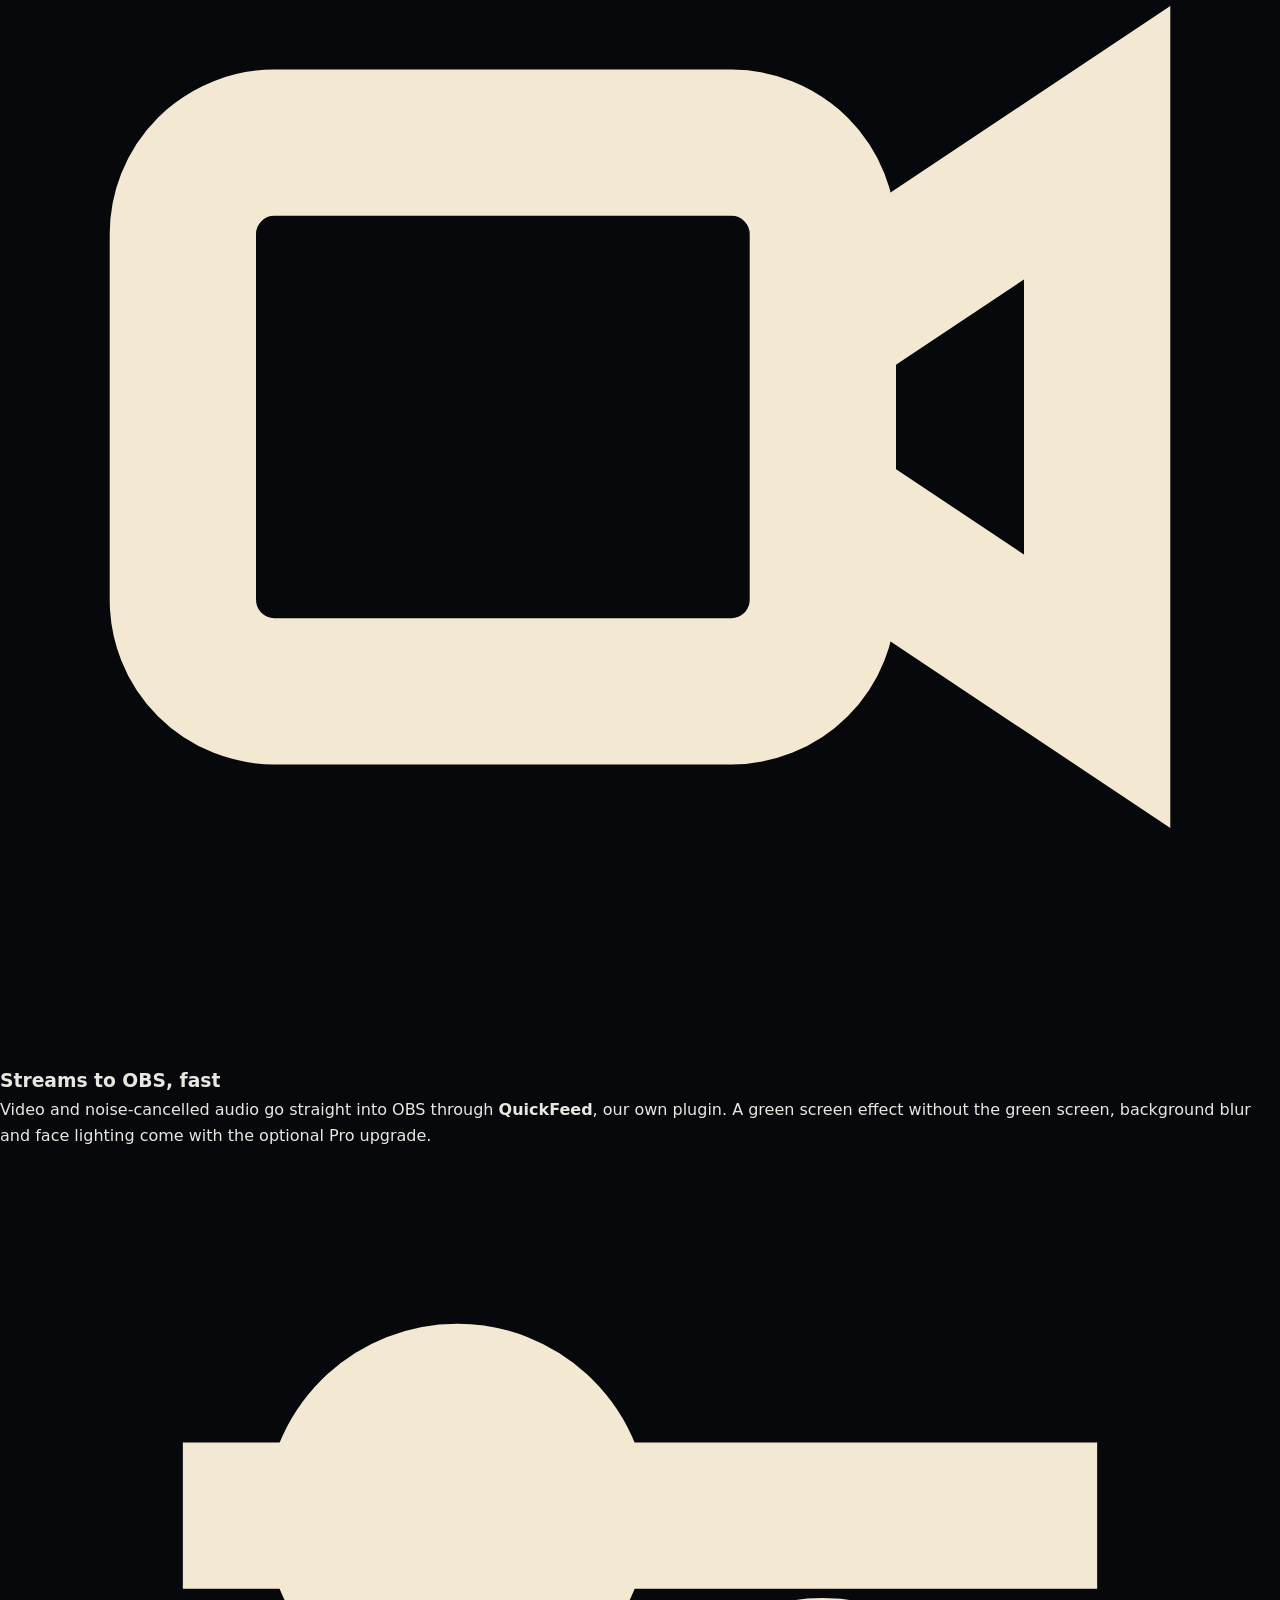
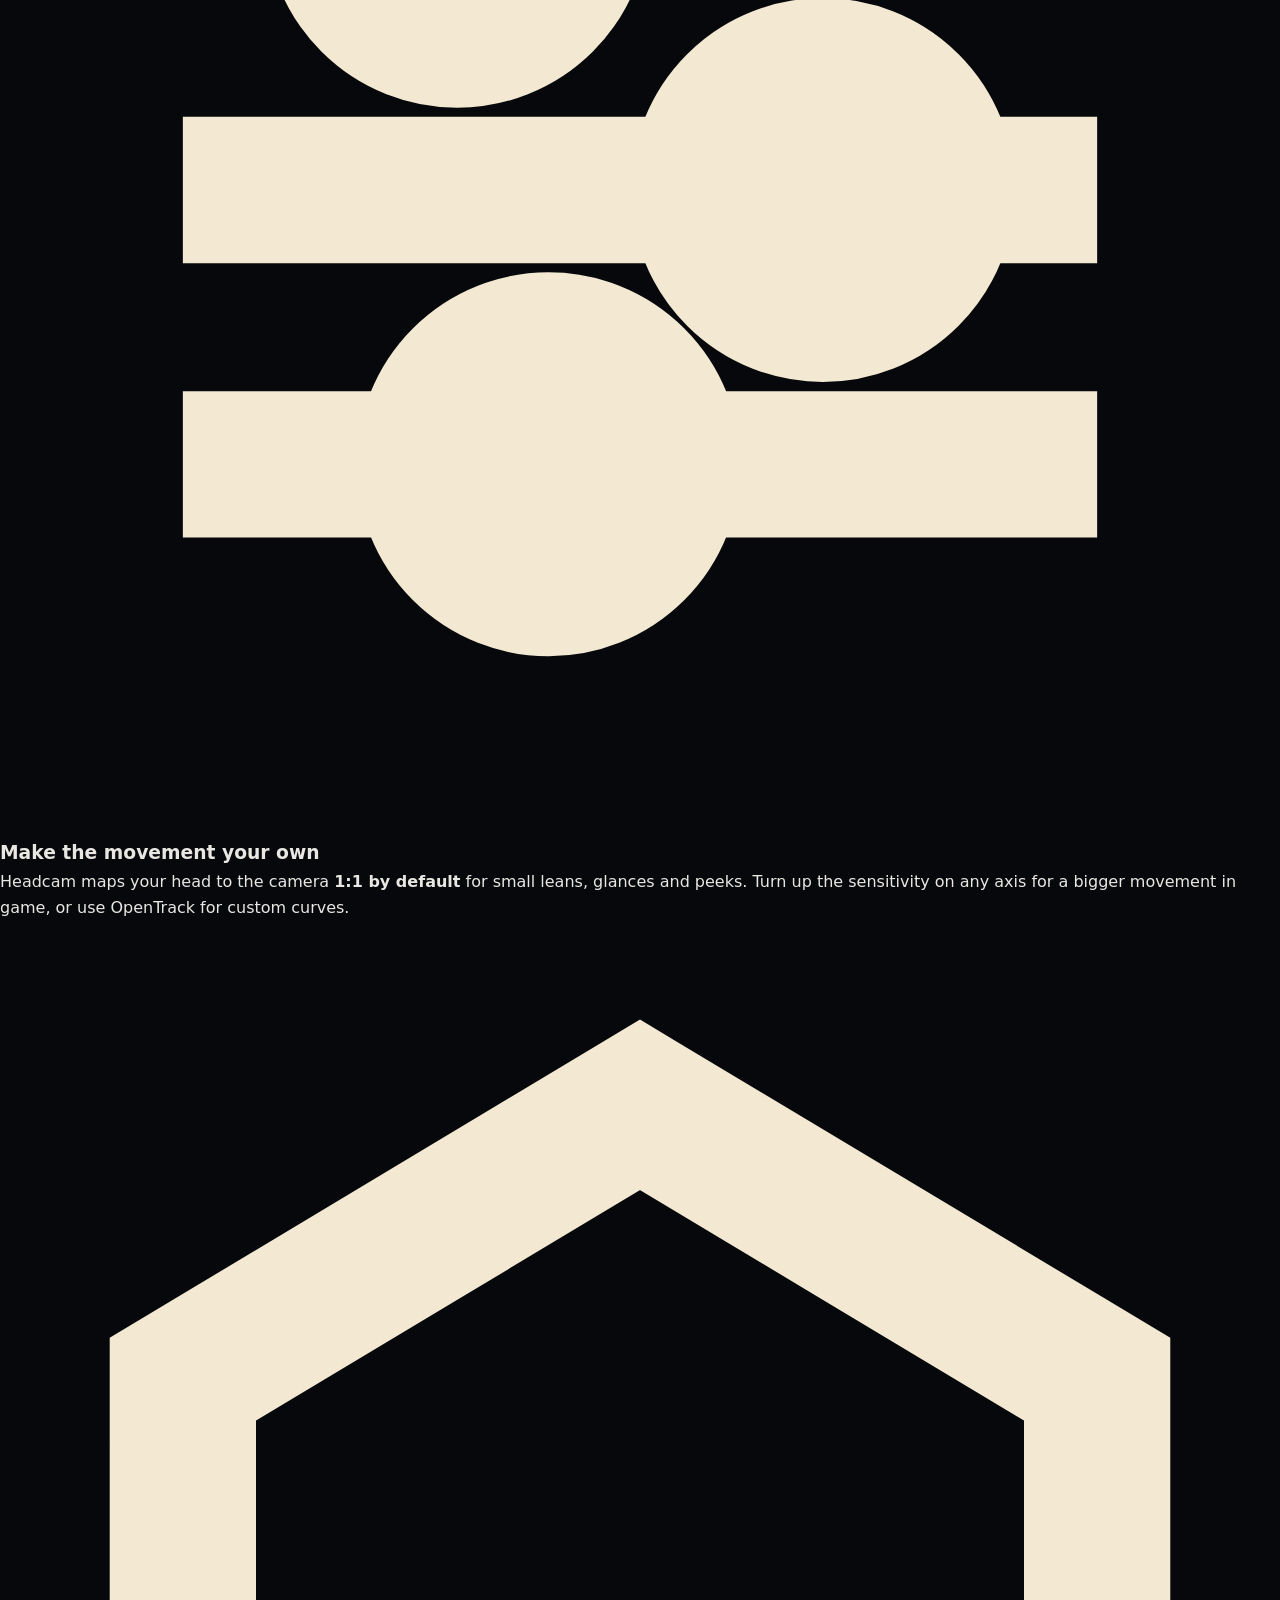
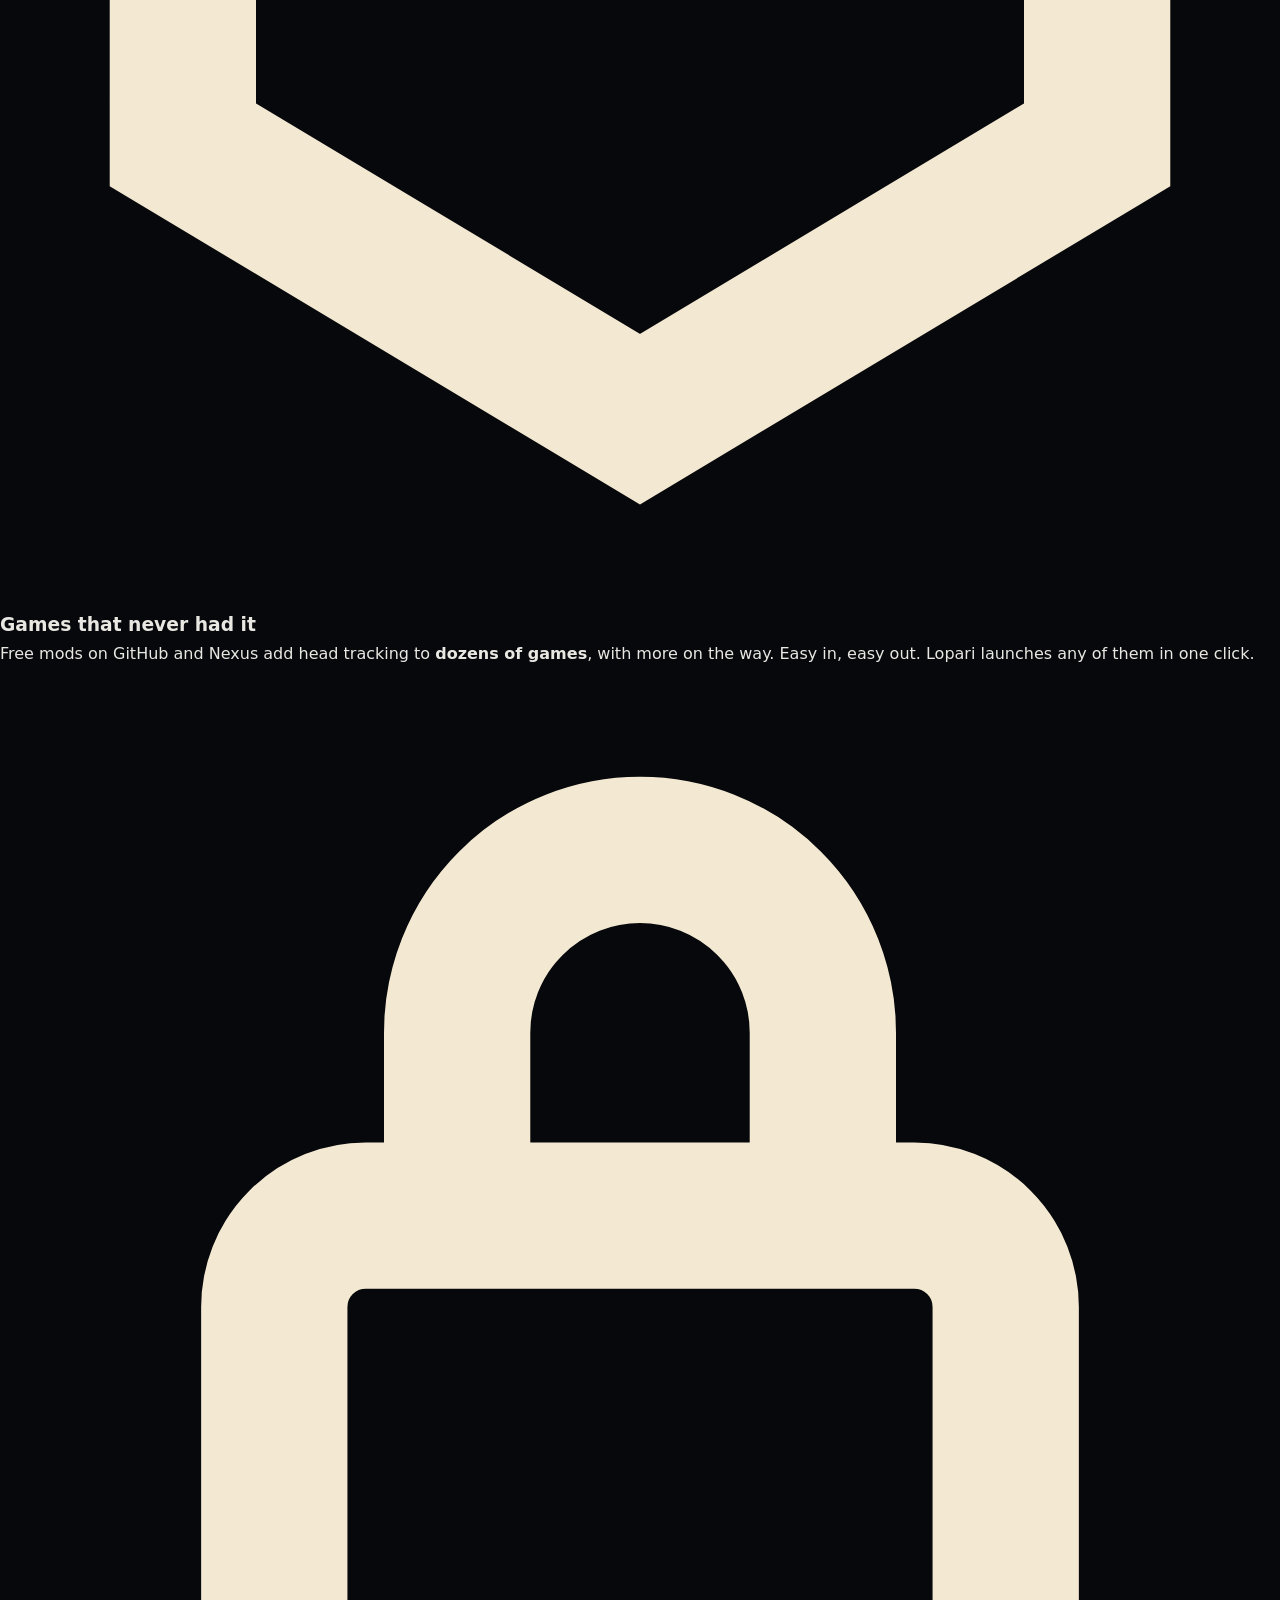
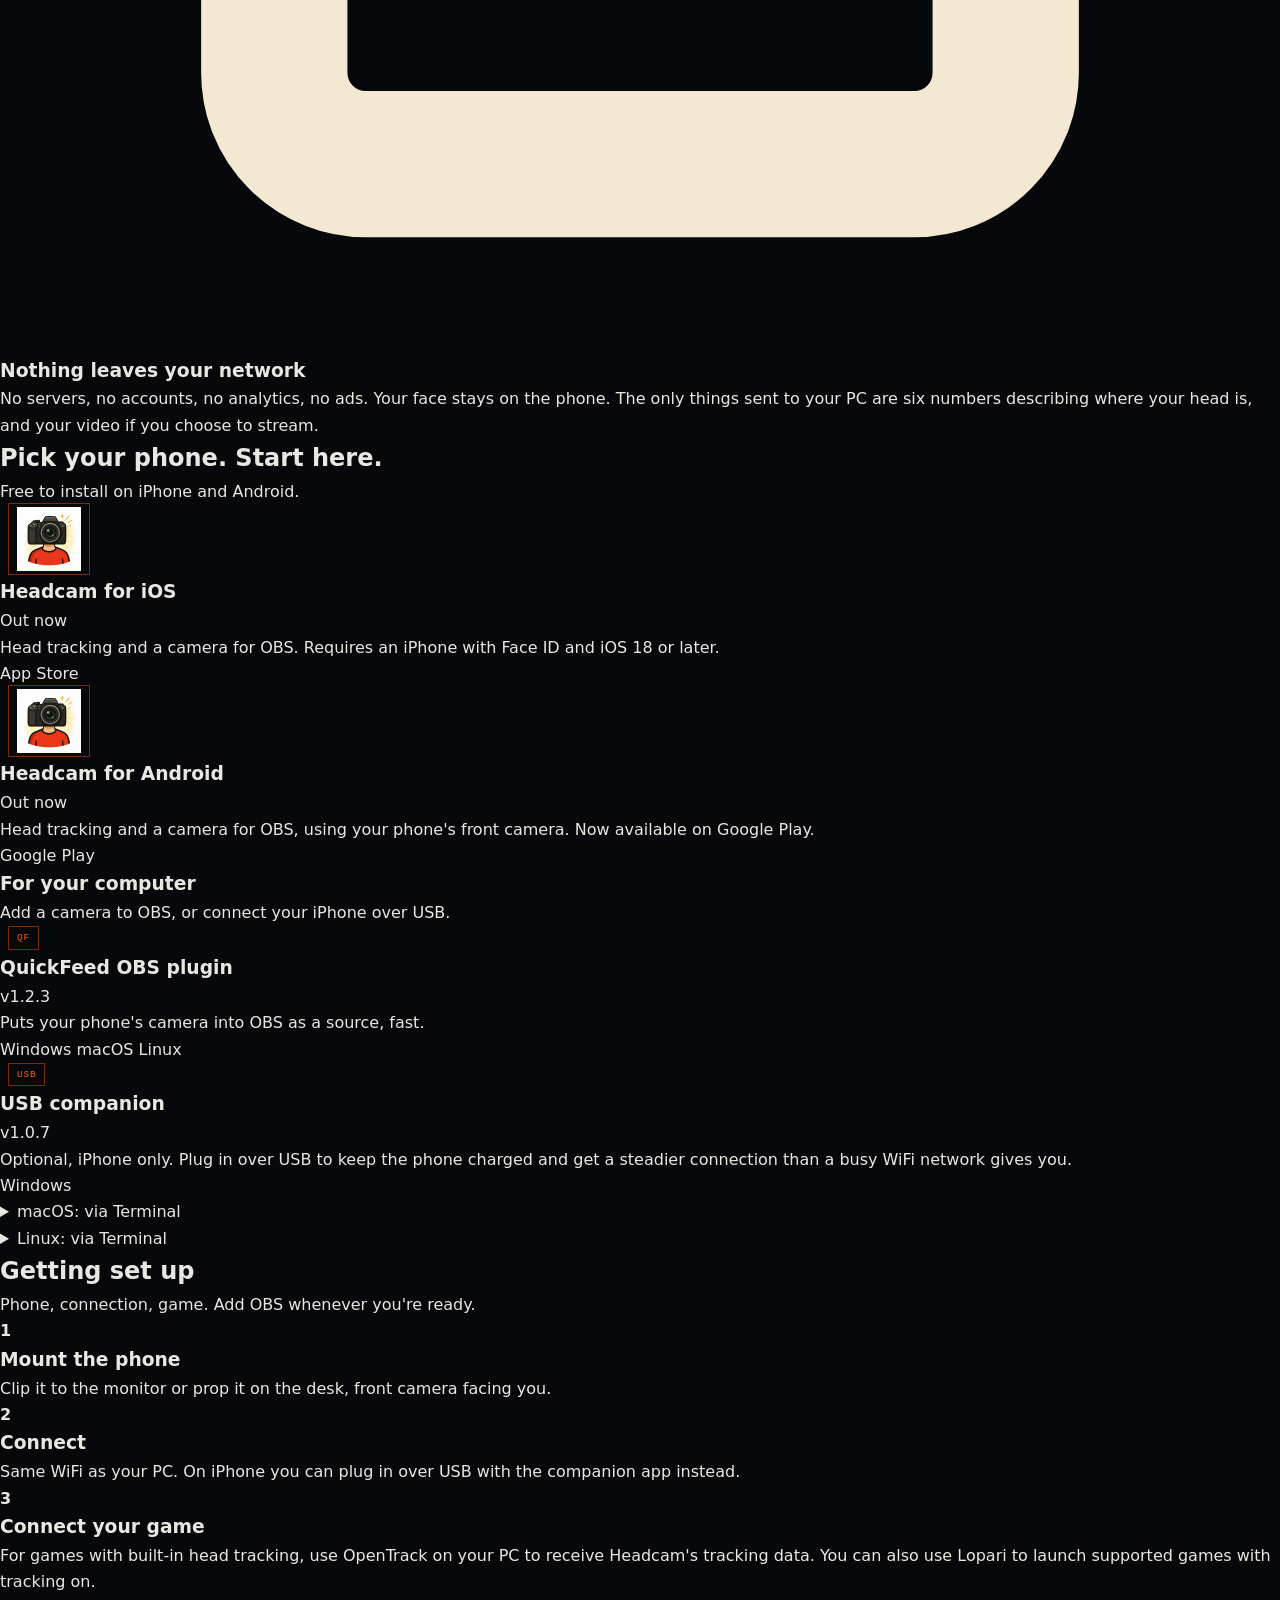
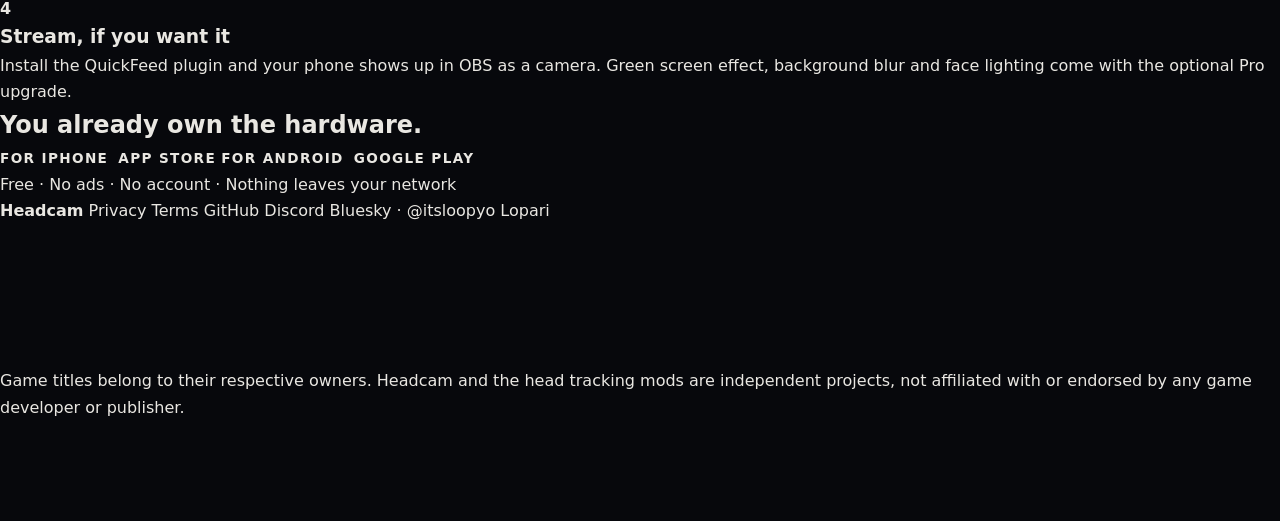
==== commit 4e441b14: "Disclose tracking model downloads in the privacy policy and correct the update rate copy The privacy" ====
--- a/index.html
+++ b/index.html
@@ -4,27 +4,25 @@
   <meta charset="UTF-8">
   <meta name="viewport" content="width=device-width, initial-scale=1.0">
   <title>Headcam - iPhone &amp; Android head tracking for games and streaming</title>
-  <meta name="description" content="Move your head, the game follows. Headcam turns your phone into a 6DOF head tracker for games and an ultra low latency camera for OBS. Free on the App Store, Android beta open.">
-  <meta name="theme-color" content="#07080c">
+  <meta name="description" content="Turn your iPhone or Android into a head tracker for games and a camera for OBS. Free to install on the App Store and Google Play. Nothing to wear.">
+  <meta name="theme-color" content="#1f4d3a">
   <meta property="og:type" content="website">
   <meta property="og:site_name" content="Headcam">
   <meta property="og:url" content="https://headcam.app/">
   <meta property="og:title" content="Headcam - iPhone &amp; Android head tracking for games and streaming">
-  <meta property="og:description" content="Move your head, the game follows. Headcam turns your phone into a 6DOF head tracker for games and an ultra low latency camera for OBS. Free on the App Store, Android beta open.">
+  <meta property="og:description" content="Turn your iPhone or Android into a head tracker for games and a camera for OBS. Free to install on the App Store and Google Play. Nothing to wear.">
   <meta property="og:image" content="https://headcam.app/assets/images/app-icon.png">
   <meta name="twitter:card" content="summary">
   <meta name="twitter:title" content="Headcam - iPhone &amp; Android head tracking for games and streaming">
-  <meta name="twitter:description" content="Move your head, the game follows. Headcam turns your phone into a 6DOF head tracker for games and an ultra low latency camera for OBS. Free on the App Store, Android beta open.">
+  <meta name="twitter:description" content="Turn your iPhone or Android into a head tracker for games and a camera for OBS. Free to install on the App Store and Google Play. Nothing to wear.">
   <meta name="twitter:image" content="https://headcam.app/assets/images/app-icon.png">
   <link rel="icon" type="image/x-icon" href="favicon.ico">
   <link rel="icon" type="image/png" sizes="32x32" href="assets/images/favicon-32x32.png">
   <link rel="icon" type="image/png" sizes="16x16" href="assets/images/favicon-16x16.png">
   <link rel="apple-touch-icon" sizes="180x180" href="assets/images/apple-touch-icon.png">
-  <link rel="preconnect" href="https://fonts.googleapis.com">
-  <link rel="preconnect" href="https://fonts.gstatic.com" crossorigin>
-  <link href="https://fonts.googleapis.com/css2?family=Anton&family=Chakra+Petch:wght@400;500;600;700&family=IBM+Plex+Mono:wght@400;500&display=swap" rel="stylesheet">
-  <link rel="stylesheet" href="css/style.css?v=2">
-  <script>document.documentElement.classList.add('js');</script>
+  <link rel="preload" href="fonts/baloo2-latin-var.woff2" as="font" type="font/woff2" crossorigin>
+  <link rel="preload" href="fonts/archivo-latin-var.woff2" as="font" type="font/woff2" crossorigin>
+  <link rel="stylesheet" href="css/style.css?v=4">
   <script type="application/ld+json">
   {
     "@context": "https://schema.org",
@@ -32,379 +30,217 @@
     "name": "Headcam",
     "operatingSystem": "iOS, Android",
     "applicationCategory": "UtilitiesApplication",
-    "description": "Headcam turns your phone into a 6DOF head tracker for games and an ultra low latency camera for OBS.",
+    "description": "Headcam turns your phone into a head tracker for games, with fast streaming to OBS.",
     "url": "https://headcam.app/",
-    "installUrl": "https://apps.apple.com/us/app/headcam/id6759300260",
+    "installUrl": [
+      "https://apps.apple.com/us/app/headcam/id6759300260",
+      "https://play.google.com/store/apps/details?id=app.headcam.android"
+    ],
     "offers": { "@type": "Offer", "price": "0", "priceCurrency": "USD" }
   }
   </script>
 </head>
 <body>
 
-  <!-- Nav -->
-  <nav class="nav" id="nav">
-    <div class="nav-inner">
-      <a href="#" class="nav-brand">
-        <img src="assets/images/app-icon.png" alt="Headcam" class="nav-icon" width="32" height="32">
-        <span class="nav-wordmark">Headcam</span>
+<a class="skip-link" href="#main">Skip to content</a>
+
+<header class="strip">
+  <div class="strip-row">
+    <a href="#" class="brand"><img src="assets/images/app-icon.png" alt="" width="26" height="26">Headcam</a>
+    <nav aria-label="Primary">
+      <a href="#does">What it does</a>
+      <a href="#setup">Setup</a>
+      <a href="#set" class="collect">Get the app</a>
+    </nav>
+  </div>
+</header>
+
+<main id="main">
+
+  <section class="hero">
+    <div class="wrap">
+      <a class="release-note" href="https://play.google.com/store/apps/details?id=app.headcam.android">
+        <span class="release-label">Just launched</span>
+        <span>Headcam for Android is here.</span>
+        <span class="release-link">Get it on Google Play <span aria-hidden="true">&rarr;</span></span>
       </a>
-      <button class="nav-toggle" id="nav-toggle" aria-label="Toggle navigation" aria-expanded="false">
-        <span></span><span></span>
-      </button>
-      <div class="nav-links" id="nav-links">
-        <a href="#features">Features</a>
-        <a href="#downloads">Downloads</a>
-        <a href="#setup">Get started</a>
-        <a href="#downloads" class="nav-cta">Get the app</a>
-      </div>
-    </div>
-  </nav>
-
-  <!-- Hero -->
-  <header class="hero" id="hero">
-    <div class="hero-bg" aria-hidden="true"></div>
-    <div class="container hero-grid">
-      <div class="hero-copy">
-        <div class="hud-chips" aria-hidden="true">
-          <span class="chip chip--live"><i class="chip-dot"></i>Track&nbsp;lock</span>
-          <span class="chip chip--mono">YAW <b>+12.4</b>°</span>
-          <span class="chip chip--mono">PITCH <b>&minus;03.8</b>°</span>
-          <span class="chip chip--mono">ROLL <b>+01.6</b>°</span>
-        </div>
-        <h1 class="hero-headline">
-          <span class="hl-line">Move your head.</span>
-          <span class="hl-line hl-line--accent">The game follows.</span>
-        </h1>
-      </div>
-      <div class="hero-visual" id="hero-visual" aria-hidden="true">
-        <video class="hero-app-shot" src="img/hero-compare.mp4" poster="img/hero-compare-poster.jpg" width="1280" height="720" autoplay muted loop playsinline></video>
-      </div>
-      <div class="hero-copy">
-        <p class="hero-sub">Your phone tracks your face 60 times a second. Headcam turns that into 6DOF head tracking for your games and an ultra low latency camera for OBS.</p>
-        <p class="hero-pitch"><s>TrackIR</s><s>Head clip</s><s>Webcam</s><em>Just your phone.</em></p>
-        <div class="hero-actions">
-          <a href="https://apps.apple.com/us/app/headcam/id6759300260" class="btn btn-primary">Download for iOS</a>
-          <a href="https://groups.google.com/g/headcam-testers" class="btn btn-ghost">Join Android Beta <span class="arrow">&rarr;</span></a>
-        </div>
-        <p class="hero-meta">Free on the App Store &middot; Android in closed beta</p>
-      </div>
-    </div>
-  </header>
-
-  <!-- Games marquee -->
-  <div class="marquee" aria-label="Works with DCS World, Skyrim, Microsoft Flight Simulator, Cyberpunk 2077, Subnautica, iRacing, Outer Wilds, Star Citizen, Resident Evil Village, Euro Truck Simulator 2, Valheim, Firewatch, Dying Light 2, Return of the Obra Dinn, games with native tracking support via OpenTrack, and 30+ games via mods">
-    <div class="marquee-track" aria-hidden="true">
-      <ul class="marquee-list">
-        <li>DCS World</li><li>Skyrim</li><li>MS Flight Simulator</li><li>Cyberpunk 2077</li><li>Subnautica</li><li>iRacing</li><li>Outer Wilds</li><li>Star Citizen</li><li>Resident Evil Village</li><li>Euro Truck Simulator 2</li><li>Valheim</li><li>Firewatch</li><li>Dying Light 2</li><li>Obra Dinn</li><li class="mq-accent">+ new mods regularly</li>
-      </ul>
-      <ul class="marquee-list">
-        <li>DCS World</li><li>Skyrim</li><li>MS Flight Simulator</li><li>Cyberpunk 2077</li><li>Subnautica</li><li>iRacing</li><li>Outer Wilds</li><li>Star Citizen</li><li>Resident Evil Village</li><li>Euro Truck Simulator 2</li><li>Valheim</li><li>Firewatch</li><li>Dying Light 2</li><li>Obra Dinn</li><li class="mq-accent">+ new mods regularly</li>
-      </ul>
-    </div>
-  </div>
-
-  <!-- Use Cases -->
-  <section class="usecases">
-    <div class="container">
-      <div class="section-head reveal">
-        <span class="sec-index">01</span>
-        <span class="sec-label">Built for</span>
-        <span class="sec-line"></span>
-      </div>
-      <h2 class="sec-display reveal">Every <em>game.</em></h2>
-      <div class="usecases-grid">
-        <div class="usecase panel reveal">
-          <span class="panel-mode">MODE//SIM</span>
-          <svg class="usecase-icon" viewBox="0 0 48 48" fill="none" stroke="currentColor" stroke-width="1.5" stroke-linecap="round" stroke-linejoin="round" aria-hidden="true">
-            <circle cx="24" cy="24" r="16"/>
-            <circle cx="24" cy="24" r="4"/>
-            <path d="M24 8v12M11 32l9.5-5.5M37 32l-9.5-5.5"/>
-          </svg>
-          <h3>Sims &amp; cockpits</h3>
-          <p>Check your six in DCS. Look into the apex in iRacing. Scan instruments in MSFS, mirrors in ETS2. Your phone feeds OpenTrack, OpenTrack feeds the sim.</p>
-        </div>
-        <div class="usecase panel reveal">
-          <span class="panel-mode">MODE//WRLD</span>
-          <svg class="usecase-icon" viewBox="0 0 48 48" fill="none" stroke="currentColor" stroke-width="1.5" stroke-linecap="round" stroke-linejoin="round" aria-hidden="true">
-            <path d="M6 36l12-18 8 12 6-8 10 14H6z"/>
-            <circle cx="33" cy="13" r="4"/>
-          </svg>
-          <h3>Open worlds &amp; adventures</h3>
-          <p>Subnautica's depths, Outer Wilds' skies, Skyrim at eye level. Single-player worlds feel different when you can actually look around in them. Free, open-source community mods make it happen.</p>
-        </div>
-        <div class="usecase panel reveal">
-          <span class="panel-mode">MODE//LIVE</span>
-          <svg class="usecase-icon" viewBox="0 0 48 48" fill="none" stroke="currentColor" stroke-width="1.5" stroke-linecap="round" stroke-linejoin="round" aria-hidden="true">
-            <rect x="10" y="16" width="22" height="16" rx="2"/>
-            <path d="M32 22l8-5v14l-8-5"/>
-            <path d="M6 10c2.5 2.5 2.5 5.5 0 8M42 38c-2.5-2.5-2.5-5.5 0-8"/>
-          </svg>
-          <h3>Streaming</h3>
-          <p>A face cam that moves with you: lean in, look around, react. Plus greenscreen, audio, and lighting built in. One app replaces a webcam and a pile of OBS filters.</p>
-        </div>
-        <div class="usecase usecase--wide panel reveal">
-          <span class="panel-mode">MODE//ALL</span>
-          <div class="usecase-wide-grid">
-            <div>
-              <h3 class="usecase-wide-title">&hellip;and everything <em>else.</em></h3>
-              <p>Games without native tracking support can get it through free, open-source community mods, shared on GitHub and Nexus Mods, easy to install and just as easy to remove. 30+ games and counting, with new releases regularly. <a href="https://lopari.app" target="_blank" rel="noopener noreferrer">Lopari</a> launches any of them with tracking enabled in one click.</p>
-            </div>
-            <div class="usecase-wide-actions">
-              <a href="https://github.com/itsloopyo" target="_blank" rel="noopener noreferrer" class="btn btn-ghost btn-sm">Browse the mods <span class="arrow">&rarr;</span></a>
-              <a href="https://lopari.app" target="_blank" rel="noopener noreferrer" class="btn btn-ghost btn-sm">lopari.app <span class="arrow">&rarr;</span></a>
-              <a href="https://discord.com/invite/dxyZdyFNT9" target="_blank" rel="noopener noreferrer" class="btn btn-ghost btn-sm">Suggest a game <span class="arrow">&rarr;</span></a>
-            </div>
-          </div>
-        </div>
-      </div>
-    </div>
-  </section>
-
-  <!-- Features -->
-  <section class="features" id="features">
-    <div class="container">
-      <div class="section-head reveal">
-        <span class="sec-index">02</span>
-        <span class="sec-label">Capability</span>
-        <span class="sec-line"></span>
-      </div>
-      <h2 class="sec-display reveal">What it <em>does.</em></h2>
-
-      <div class="stat-band reveal">
-        <div class="stat"><span class="stat-num">6</span><span class="stat-label">Degrees of freedom</span></div>
-        <div class="stat"><span class="stat-num">60</span><span class="stat-label">FPS tracking</span></div>
-        <div class="stat"><span class="stat-num">1080<i>p60</i></span><span class="stat-label">Video to OBS</span></div>
-        <div class="stat"><span class="stat-num">0</span><span class="stat-label">Extra hardware</span></div>
-      </div>
-
-      <div class="primary-features">
-        <div class="primary-feature panel reveal">
-          <span class="primary-feature-label">Tracking&nbsp;//&nbsp;01</span>
-          <p class="primary-feature-desc">Full 6DOF at 60fps, via TrueDepth on iPhone and our custom tracking model on Android, Accela-filtered on-device. Smooth before it ever leaves your phone. The head tracking mods take the feed directly; for games with native tracking support, route it through OpenTrack for filtering, custom curves, and other protocols. Per-axis sensitivity from 0.1x to 5.0x.</p>
-        </div>
-        <div class="primary-feature panel reveal">
-          <span class="primary-feature-label">Streaming&nbsp;//&nbsp;02</span>
-          <p class="primary-feature-desc">1080p60 video and noise-cancelled audio straight into OBS via QuickFeed, our ultra low latency transport. Chroma key, background blur, and face lighting built in. One app, one source.</p>
-        </div>
-      </div>
-
-      <div class="secondary-features reveal">
-        <div class="secondary-feature">
-          <h3>Chroma Key &amp; Blur</h3>
-          <p>Greenscreen and background blur, no extra software.</p>
-        </div>
-        <div class="secondary-feature">
-          <h3>Face Lighting</h3>
-          <p>Your screen as a fill light with adjustable warmth.</p>
-        </div>
-        <div class="secondary-feature">
-          <h3>Per-Axis Tuning</h3>
-          <p>Each axis 0.1x&#8211;5.0x. Dial in your sensitivity.</p>
-        </div>
-      </div>
-    </div>
-  </section>
-
-  <!-- Downloads -->
-  <section class="downloads" id="downloads">
-    <div class="container">
-      <div class="section-head reveal">
-        <span class="sec-index">03</span>
-        <span class="sec-label">Downloads</span>
-        <span class="sec-line"></span>
-      </div>
-      <h2 class="sec-display reveal">Get the <em>kit.</em></h2>
-      <div class="download-grid">
-
-        <div class="download-card download-card--hero panel reveal">
-          <div class="download-card-top">
-            <img src="assets/images/app-icon.png" alt="Headcam" class="download-app-icon" width="48" height="48">
-            <h3>Headcam for iOS</h3>
-          </div>
-          <p class="download-card-desc">The app. Head tracking, camera, audio: everything runs here. Out now on the App Store.</p>
-          <div class="download-card-bottom">
-            <a href="https://apps.apple.com/us/app/headcam/id6759300260" class="btn btn-primary">Download on the App Store</a>
-            <span class="download-req">iPhone with Face ID &middot; iOS 18+</span>
-          </div>
-        </div>
-
-        <div class="download-card download-card--hero panel reveal">
-          <div class="download-card-top">
-            <img src="assets/images/app-icon.png" alt="Headcam" class="download-app-icon" width="48" height="48">
-            <h3>Headcam for Android <span class="badge">Closed beta</span></h3>
-          </div>
-          <p class="download-card-desc">The same app for Android, in closed testing before its Play Store launch. Join the testers group with your Google account to get immediate access.</p>
-          <div class="download-card-bottom">
-            <a href="https://groups.google.com/g/headcam-testers" class="btn btn-primary">Join the Testers Group</a>
-            <span class="download-req">Closed testing via Google Play</span>
-          </div>
-        </div>
-
-        <div class="download-card panel reveal">
-          <div class="download-card-top">
-            <div class="download-card-icon">
-              <svg width="20" height="20" viewBox="0 0 24 24" fill="none" stroke="currentColor" stroke-width="1.5" stroke-linecap="round" stroke-linejoin="round"><path d="M4 17l6-6-6-6"/><path d="M12 19h8"/></svg>
-            </div>
-            <h3>QuickFeed OBS Plugin</h3>
-          </div>
-          <p class="download-card-desc">Ultra low latency video transport for OBS Studio.</p>
-          <div class="download-card-bottom">
-            <div class="download-platforms" data-quickfeed-version="1.0.17">
-              <a href="downloads/obs-plugin/quickfeed-windows.zip" class="platform-btn">Windows</a>
-              <a href="downloads/obs-plugin/quickfeed-macos.zip" class="platform-btn">macOS</a>
-              <a href="downloads/obs-plugin/quickfeed-linux.zip" class="platform-btn">Linux</a>
-            </div>
-            <p class="download-ver">v1.0.17</p>
-          </div>
-        </div>
-
-        <div class="download-card panel reveal">
-          <div class="download-card-top">
-            <div class="download-card-icon">
-              <svg width="20" height="20" viewBox="0 0 24 24" fill="none" stroke="currentColor" stroke-width="1.5" stroke-linecap="round" stroke-linejoin="round"><rect x="8" y="2" width="8" height="12" rx="1"/><path d="M10 6v4"/><path d="M14 6v4"/><path d="M12 14v4"/><path d="M8 18h8"/><path d="M10 18v2"/><path d="M14 18v2"/></svg>
-            </div>
-            <h3>USB Companion</h3>
-          </div>
-          <p class="download-card-desc">Optional. Wired iPhone connection via USB, no WiFi needed.</p>
-          <div class="download-card-bottom">
-            <div class="download-platforms" data-headcam-usb-version="1.0.7">
-              <a href="downloads/headcam-usb/headcam-usb-windows.zip" class="platform-btn">Windows</a>
-            </div>
-            <details class="download-note">
-              <summary>macOS: download via Terminal</summary>
+    </div>
+    <div class="wrap hero-grid">
+      <div class="pcard main">
+        <span class="rule" aria-hidden="true"></span>
+        <div class="pin"><img src="assets/images/app-icon.png" alt="Headcam app icon" width="150" height="150"></div>
+        <h1>Move your head. The game follows.</h1>
+        <p class="lead">Lean round a corner. Glance at a mirror. Peek over the dash. Your phone tracks your head and moves the game camera with you. Nothing to buy, nothing to wear.</p>
+        <div class="btns">
+          <a class="btn store" href="https://apps.apple.com/us/app/headcam/id6759300260"><span>For iPhone</span>App Store</a>
+          <a class="btn alt store" href="https://play.google.com/store/apps/details?id=app.headcam.android"><span>For Android</span>Google Play</a>
+        </div>
+        <p class="fine">Free to install &middot; iPhone &amp; Android</p>
+        <div class="specs">
+          <div><b>6</b><span>ways to move</span></div>
+          <div><b>120</b><span>updates a second, max</span></div>
+          <div><b>0</b><span>things to buy</span></div>
+        </div>
+      </div>
+
+      <div>
+        <figure class="pcard wild">
+          <span class="rule" aria-hidden="true"></span>
+          <video class="demo" aria-label="iPhone and Android head tracking comparison" src="img/hero-compare.mp4" poster="img/hero-compare-poster.jpg" width="1280" height="720" autoplay muted loop playsinline controls preload="metadata"></video>
+          <figcaption>iPhone and Android tracking, side by side.</figcaption>
+        </figure>
+        <div class="wild-copy">
+          <p class="eyebrow">Head tracking + OBS camera</p>
+          <h2>Your phone is the tracker.</h2>
+          <p>Use Headcam with DCS, iRacing, MSFS and the hundreds of games OpenTrack supports, plus dozens more through free mods.</p>
+          <p>Streaming too? Send your phone's video and audio straight to OBS with the QuickFeed plugin.</p>
+          <a class="text-link" href="#setup">See how to get connected <span aria-hidden="true">&rarr;</span></a>
+        </div>
+      </div>
+    </div>
+  </section>
+
+  <section class="sec" id="does">
+    <div class="wrap">
+      <div class="backcard">
+        <h2>What it does</h2>
+        <div class="back-grid">
+          <div class="bl">
+            <i aria-hidden="true"><svg viewBox="0 0 14 14" fill="none" stroke="#f3e9d2" stroke-width="1.6"><circle cx="7" cy="7" r="5"/><path d="M7 2v10M2 7h10"/></svg></i>
+            <div><h3>Turn, tilt and lean</h3><p>All six degrees of movement, from the <b>Face ID camera</b> on iPhone or <b>our own tracking model</b> on Android. Smoothed on the phone and sent at <b>60 updates a second</b> by default, or up to <b>120</b>.</p></div>
+          </div>
+          <div class="bl">
+            <i aria-hidden="true"><svg viewBox="0 0 14 14" fill="none" stroke="#f3e9d2" stroke-width="1.6"><rect x="2" y="4" width="7" height="6" rx="1"/><path d="M9 6l3-2v6l-3-2"/></svg></i>
+            <div><h3>Streams to OBS, fast</h3><p>Video and noise-cancelled audio go straight into OBS through <b>QuickFeed</b>, our own plugin. A green screen effect without the green screen, background blur and face lighting come with the optional Pro upgrade.</p></div>
+          </div>
+          <div class="bl">
+            <i aria-hidden="true"><svg viewBox="0 0 14 14" fill="none" stroke="#f3e9d2" stroke-width="1.6"><path d="M2 4h10M2 7h10M2 10h10"/><circle cx="5" cy="4" r="1.3" fill="#f3e9d2"/><circle cx="9" cy="7" r="1.3" fill="#f3e9d2"/><circle cx="6" cy="10" r="1.3" fill="#f3e9d2"/></svg></i>
+            <div><h3>Make the movement your own</h3><p>Headcam maps your head to the camera <b>1:1 by default</b> for small leans, glances and peeks. Turn up the sensitivity on any axis for a bigger movement in game, or use OpenTrack for custom curves.</p></div>
+          </div>
+          <div class="bl">
+            <i aria-hidden="true"><svg viewBox="0 0 14 14" fill="none" stroke="#f3e9d2" stroke-width="1.6"><path d="M7 2l5 3v4l-5 3-5-3V5z"/></svg></i>
+            <div><h3>Games that never had it</h3><p>Free mods on <a href="https://github.com/itsloopyo" target="_blank" rel="noopener noreferrer">GitHub</a> and Nexus add head tracking to <b>dozens of games</b>, with more on the way. Easy in, easy out. <a href="https://lopari.app" target="_blank" rel="noopener noreferrer">Lopari</a> launches any of them in one click.</p></div>
+          </div>
+          <div class="bl">
+            <i aria-hidden="true"><svg viewBox="0 0 14 14" fill="none" stroke="#f3e9d2" stroke-width="1.6"><rect x="3" y="6" width="8" height="6" rx="1"/><path d="M5 6V4a2 2 0 0 1 4 0v2"/></svg></i>
+            <div><h3>Nothing leaves your network</h3><p>No servers, no accounts, no analytics, no ads. Your face stays on the phone. The only things sent to your PC are six numbers describing where your head is, and your video if you choose to stream.</p></div>
+          </div>
+        </div>
+      </div>
+    </div>
+  </section>
+
+  <section class="sec" id="set">
+    <div class="wrap">
+      <h2>Pick your phone. Start here.</h2>
+      <p class="sub">Free to install on iPhone and Android.</p>
+      <div class="set-grid">
+
+        <div class="mini coral">
+          <div class="badge"><img src="assets/images/app-icon.png" alt="" width="64" height="64" loading="lazy"></div>
+          <h3>Headcam for iOS</h3>
+          <span class="ver">Out now</span>
+          <p class="desc">Head tracking and a camera for OBS. Requires an iPhone with Face ID and iOS 18 or later.</p>
+          <div class="go"><a href="https://apps.apple.com/us/app/headcam/id6759300260">App Store</a></div>
+        </div>
+
+        <div class="mini coral">
+          <div class="badge"><img src="assets/images/app-icon.png" alt="" width="64" height="64" loading="lazy"></div>
+          <h3>Headcam for Android</h3>
+          <span class="ver">Out now</span>
+          <p class="desc">Head tracking and a camera for OBS, using your phone's front camera. Now available on Google Play.</p>
+          <div class="go"><a href="https://play.google.com/store/apps/details?id=app.headcam.android">Google Play</a></div>
+        </div>
+
+      </div>
+      <h3 class="extras-heading">For your computer</h3>
+      <p class="sub">Add a camera to OBS, or connect your iPhone over USB.</p>
+      <div class="set-grid extras">
+
+        <div class="mini">
+          <div class="badge">QF</div>
+          <h3>QuickFeed OBS plugin</h3>
+          <p class="ver">v1.2.3</p>
+          <p class="desc">Puts your phone's camera into OBS as a source, fast.</p>
+          <div class="go" data-quickfeed-version="1.2.3">
+            <a href="downloads/obs-plugin/quickfeed-windows.zip">Windows</a>
+            <a href="downloads/obs-plugin/quickfeed-macos.zip">macOS</a>
+            <a href="downloads/obs-plugin/quickfeed-linux.zip">Linux</a>
+          </div>
+        </div>
+
+        <div class="mini">
+          <div class="badge">USB</div>
+          <h3>USB companion</h3>
+          <p class="ver">v1.0.7</p><!-- usb-version -->
+          <p class="desc">Optional, iPhone only. Plug in over USB to keep the phone charged and get a steadier connection than a busy WiFi network gives you.</p>
+          <div class="go" data-headcam-usb-version="1.0.7">
+            <a href="downloads/headcam-usb/headcam-usb-windows.zip">Windows</a>
+          </div>
+          <details>
+            <summary>macOS: via Terminal</summary>
 <pre><code>curl -L https://headcam.app/downloads/headcam-usb/headcam-usb-macos.zip -o headcam-usb.zip
 unzip headcam-usb.zip
 chmod +x headcam-usb/headcam-usb
 ./headcam-usb/headcam-usb</code></pre>
-            </details>
-            <details class="download-note">
-              <summary>Linux: download via Terminal</summary>
+          </details>
+          <details>
+            <summary>Linux: via Terminal</summary>
 <pre><code>curl -L https://headcam.app/downloads/headcam-usb/headcam-usb-linux.zip -o headcam-usb.zip
 unzip headcam-usb.zip
 chmod +x headcam-usb/headcam-usb
 ./headcam-usb/headcam-usb</code></pre>
-            </details>
-            <p class="download-ver">v1.0.7</p><!-- usb-version -->
-          </div>
-        </div>
-
-      </div>
-    </div>
-  </section>
-
-  <!-- Setup -->
-  <section class="setup" id="setup">
-    <div class="container">
-      <div class="section-head reveal">
-        <span class="sec-index">04</span>
-        <span class="sec-label">Get started</span>
-        <span class="sec-line"></span>
-      </div>
-      <h2 class="sec-display reveal">Pre<em>flight.</em></h2>
-
-      <div class="signal-path reveal" aria-hidden="true">
-        <span class="sp-node">Phone</span>
-        <span class="sp-wire"><i class="sp-wire-label">QuickFeed &middot; UDP :4242</i></span>
-        <span class="sp-node sp-node--accent">OBS + Game</span>
-      </div>
-
-      <div class="setup-steps">
-        <div class="setup-step reveal">
-          <span class="setup-num">01</span>
-          <div class="setup-content">
-            <h3>Mount your phone</h3>
-            <p>Clip it to your monitor or prop it on your desk, front camera facing you.</p>
-          </div>
-        </div>
-        <div class="setup-step reveal">
-          <span class="setup-num">02</span>
-          <div class="setup-content">
-            <h3>Connect</h3>
-            <p>Same WiFi network, or plug in via USB with the companion app for a wired connection.</p>
-          </div>
-        </div>
-        <div class="setup-step reveal">
-          <span class="setup-num">03</span>
-          <div class="setup-content">
-            <h3>Go</h3>
-            <p>Install the OBS plugin, and your video feed appears as a source. The head tracking mods pick up your tracking data directly; games with native tracking support get it through OpenTrack. No native support? <a href="https://github.com/itsloopyo" target="_blank" rel="noopener noreferrer">Grab the mod.</a></p>
-          </div>
-        </div>
-      </div>
-    </div>
-  </section>
-
-  <!-- Compatibility -->
-  <section class="compat">
-    <div class="container">
-      <div class="section-head reveal">
-        <span class="sec-index">05</span>
-        <span class="sec-label">Compatibility</span>
-        <span class="sec-line"></span>
-      </div>
-      <div class="compat-grid">
-        <div class="compat-group reveal">
-          <h3>Works with</h3>
-          <ul>
-            <li>OBS Studio</li>
-            <li>OpenTrack</li>
-            <li>Games with native tracking, via OpenTrack</li>
-            <li>Other protocols via OpenTrack relay</li>
-            <li>30+ games via <a href="https://github.com/itsloopyo" target="_blank" rel="noopener noreferrer">head tracking mods</a> (direct)</li>
-            <li><a href="https://lopari.app" target="_blank" rel="noopener noreferrer">Lopari</a> one-click launcher</li>
-          </ul>
-        </div>
-        <div class="compat-group reveal">
-          <h3>Requirements</h3>
-          <ul>
-            <li>iPhone with Face ID, iOS 18+</li>
-            <li>or an Android phone (closed beta)</li>
-            <li>WiFi or USB cable</li>
-          </ul>
-        </div>
-        <div class="compat-group reveal">
-          <h3>Protocols</h3>
-          <ul>
-            <li>QuickFeed</li>
-            <li>OpenTrack UDP <code>:4242</code></li>
-          </ul>
-        </div>
-      </div>
-    </div>
-  </section>
-
-  <!-- CTA -->
-  <section class="cta">
-    <div class="container cta-inner reveal">
-      <h2 class="cta-headline">You already own <em>the hardware.</em></h2>
-      <div class="cta-actions">
-        <a href="https://apps.apple.com/us/app/headcam/id6759300260" class="btn btn-primary btn-lg">Download for iOS</a>
-        <a href="https://groups.google.com/g/headcam-testers" class="btn btn-ghost btn-lg">Join Android Beta</a>
-      </div>
-      <p class="cta-meta">Free &middot; No account &middot; Nothing leaves your network</p>
-    </div>
-  </section>
-
-  <!-- Footer -->
-  <footer class="footer">
-    <div class="container footer-inner">
-      <div class="footer-brand">
-        <img src="assets/images/app-icon.png" alt="" class="footer-icon" width="24" height="24">
-        <span>Headcam</span>
-      </div>
-      <div class="footer-links">
-        <a href="privacy.html" class="footer-link">Privacy</a>
-        <a href="terms.html" class="footer-link">Terms</a>
-        <a href="https://github.com/itsloopyo" target="_blank" rel="noopener noreferrer" class="footer-link">GitHub</a>
-        <a href="https://discord.com/invite/dxyZdyFNT9" target="_blank" rel="noopener noreferrer" class="footer-link">Discord</a>
-        <a href="https://bsky.app/profile/itsloopyo.bsky.social" target="_blank" rel="noopener noreferrer" class="footer-link" aria-label="Bluesky">@itsloopyo</a>
-      </div>
-    </div>
-    <div class="container">
-      <p class="footer-note">Game titles belong to their respective owners. Headcam and the head tracking mods are independent projects, not affiliated with or endorsed by any game developer or publisher.</p>
-    </div>
-  </footer>
-
-  <script src="js/main.js?v=2"></script>
+          </details>
+        </div>
+
+      </div>
+    </div>
+  </section>
+
+  <section class="sec" id="setup">
+    <div class="wrap">
+      <h2>Getting set up</h2>
+      <p class="sub">Phone, connection, game. Add OBS whenever you're ready.</p>
+      <div class="steps-grid">
+        <div class="stp"><b>1</b><div><h3>Mount the phone</h3><p>Clip it to the monitor or prop it on the desk, front camera facing you.</p></div></div>
+        <div class="stp"><b>2</b><div><h3>Connect</h3><p>Same WiFi as your PC. On iPhone you can plug in over USB with the companion app instead.</p></div></div>
+        <div class="stp"><b>3</b><div><h3>Connect your game</h3><p>For games with built-in head tracking, use OpenTrack on your PC to receive Headcam's tracking data. You can also use <a href="https://lopari.app" target="_blank" rel="noopener noreferrer">Lopari</a> to launch supported games with tracking on.</p></div></div>
+      </div>
+      <div class="stp opt"><b>4</b><div><h3>Stream, if you want it</h3><p>Install the QuickFeed plugin and your phone shows up in OBS as a camera. Green screen effect, background blur and face lighting come with the optional Pro upgrade.</p></div></div>
+    </div>
+  </section>
+
+  <section class="close">
+    <div class="wrap">
+      <div class="pcard">
+        <span class="rule" aria-hidden="true"></span>
+        <h2>You already own the hardware.</h2>
+        <div class="btns">
+          <a class="btn store" href="https://apps.apple.com/us/app/headcam/id6759300260"><span>For iPhone</span>App Store</a>
+          <a class="btn alt store" href="https://play.google.com/store/apps/details?id=app.headcam.android"><span>For Android</span>Google Play</a>
+        </div>
+        <p class="fine">Free &middot; No ads &middot; No account &middot; Nothing leaves your network</p>
+      </div>
+    </div>
+  </section>
+
+</main>
+
+<footer class="foot">
+  <div class="wrap">
+    <div class="foot-row">
+      <b>Headcam</b>
+      <a href="privacy.html">Privacy</a>
+      <a href="terms.html">Terms</a>
+      <a href="https://github.com/itsloopyo" target="_blank" rel="noopener noreferrer">GitHub</a>
+      <a href="https://discord.com/invite/dxyZdyFNT9" target="_blank" rel="noopener noreferrer">Discord</a>
+      <a href="https://bsky.app/profile/itsloopyo.bsky.social" target="_blank" rel="noopener noreferrer">Bluesky &middot; @itsloopyo</a>
+      <a href="https://lopari.app" target="_blank" rel="noopener noreferrer">Lopari</a>
+    </div>
+    <p class="legal">Game titles belong to their respective owners. Headcam and the head tracking mods are independent projects, not affiliated with or endorsed by any game developer or publisher.</p>
+  </div>
+</footer>
+
+<script src="js/main.js?v=3"></script>
 </body>
 </html>
